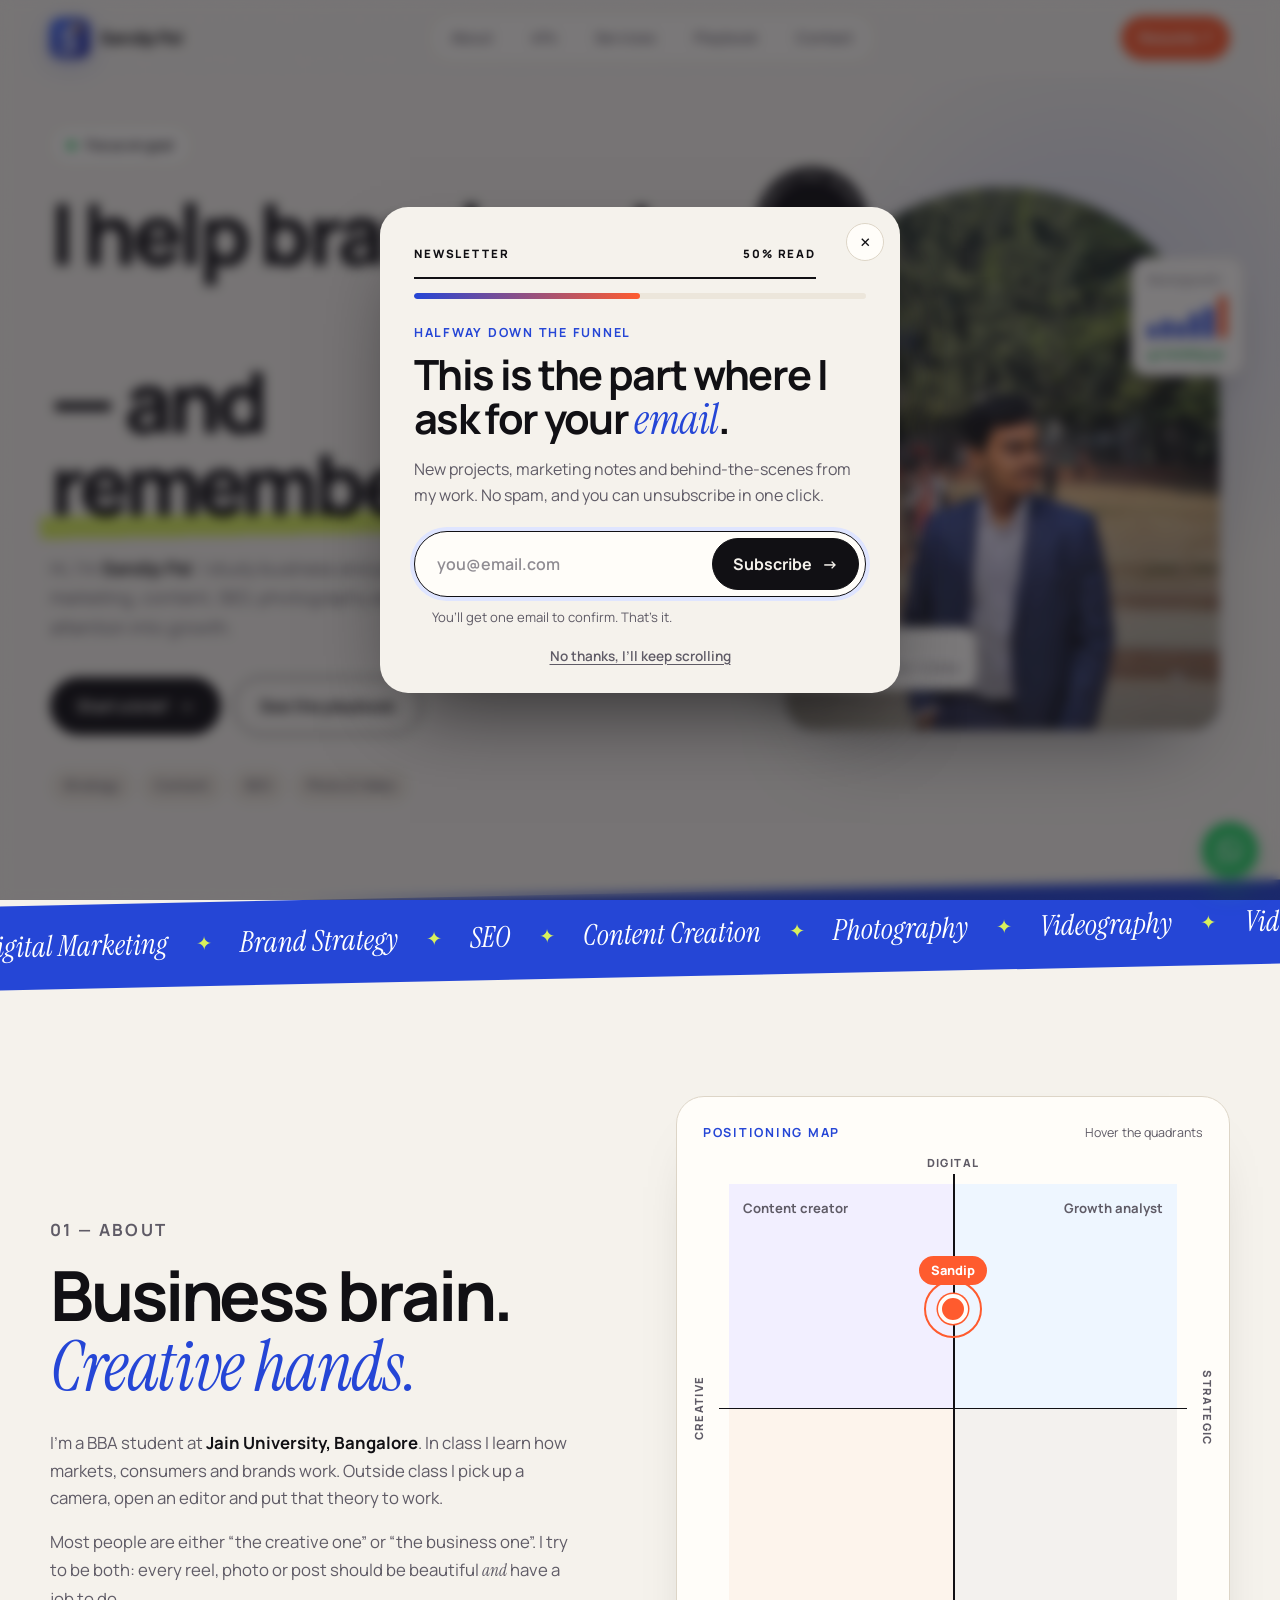
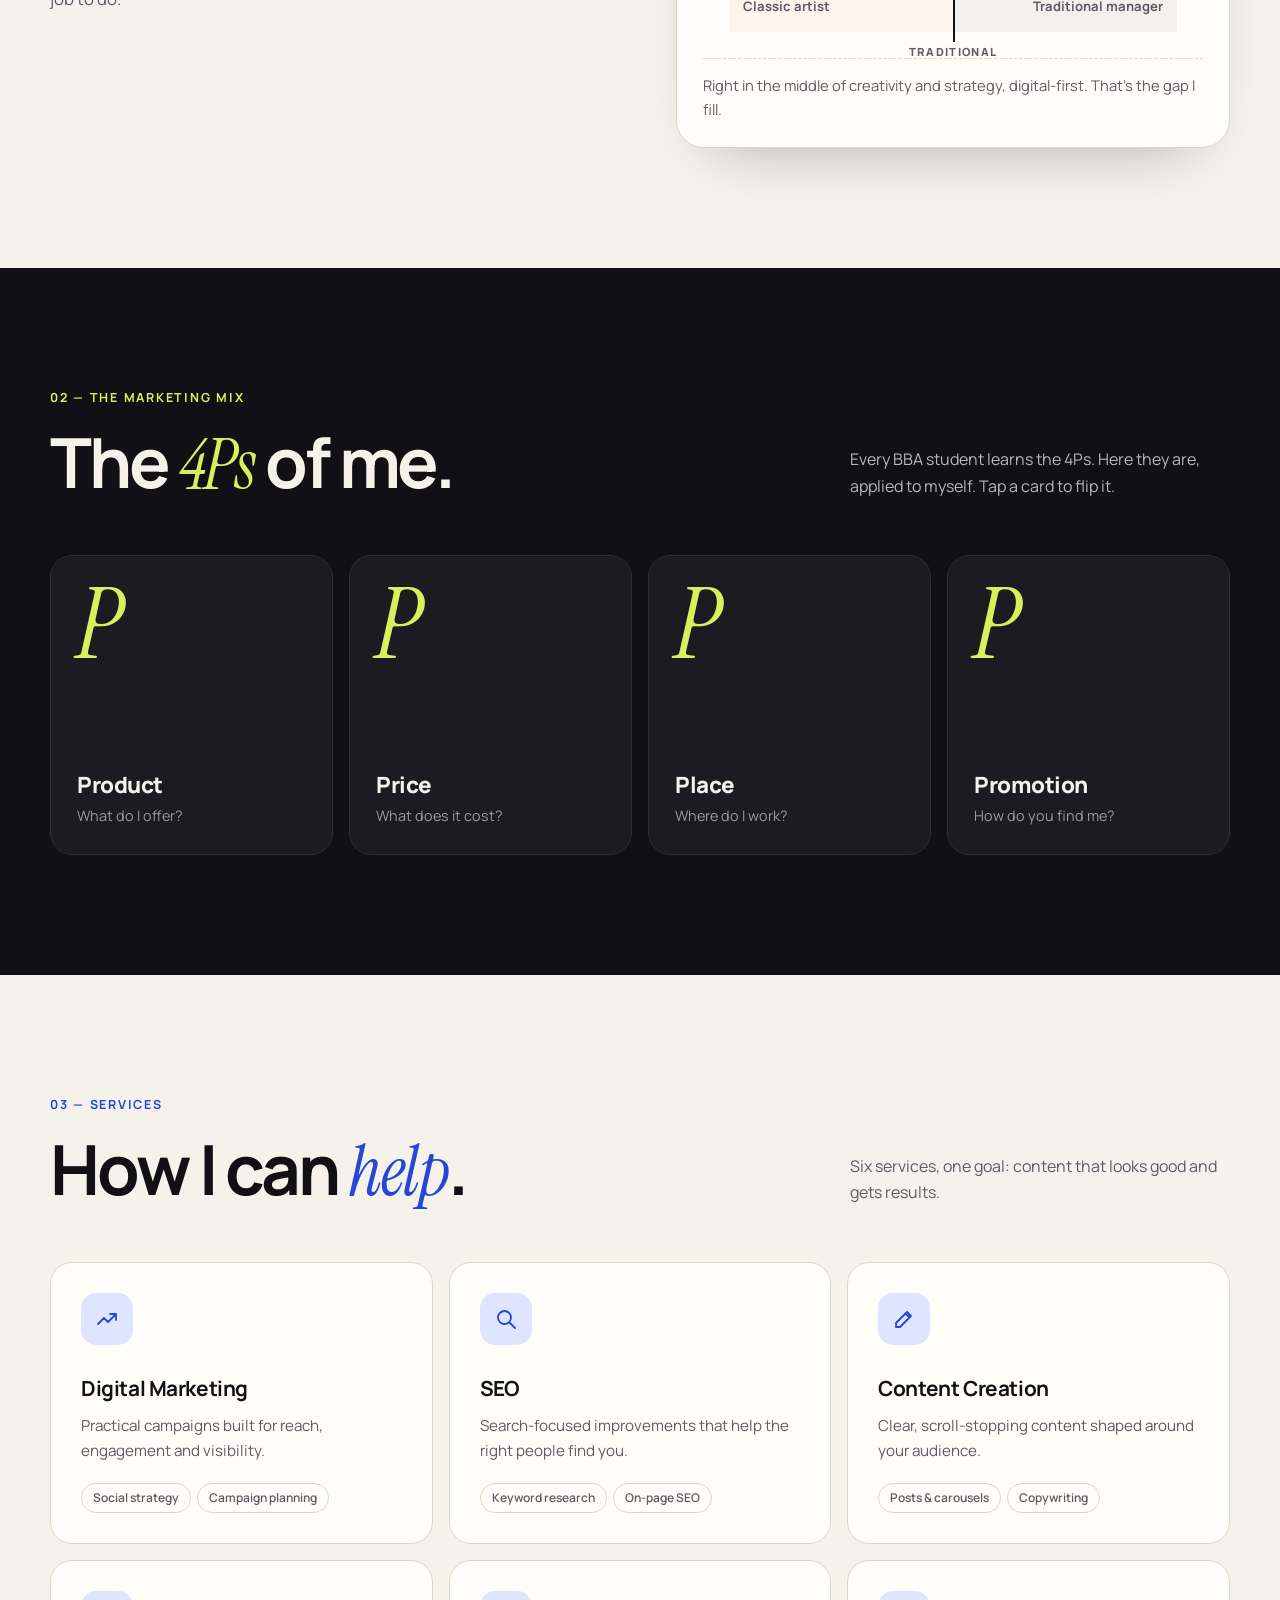
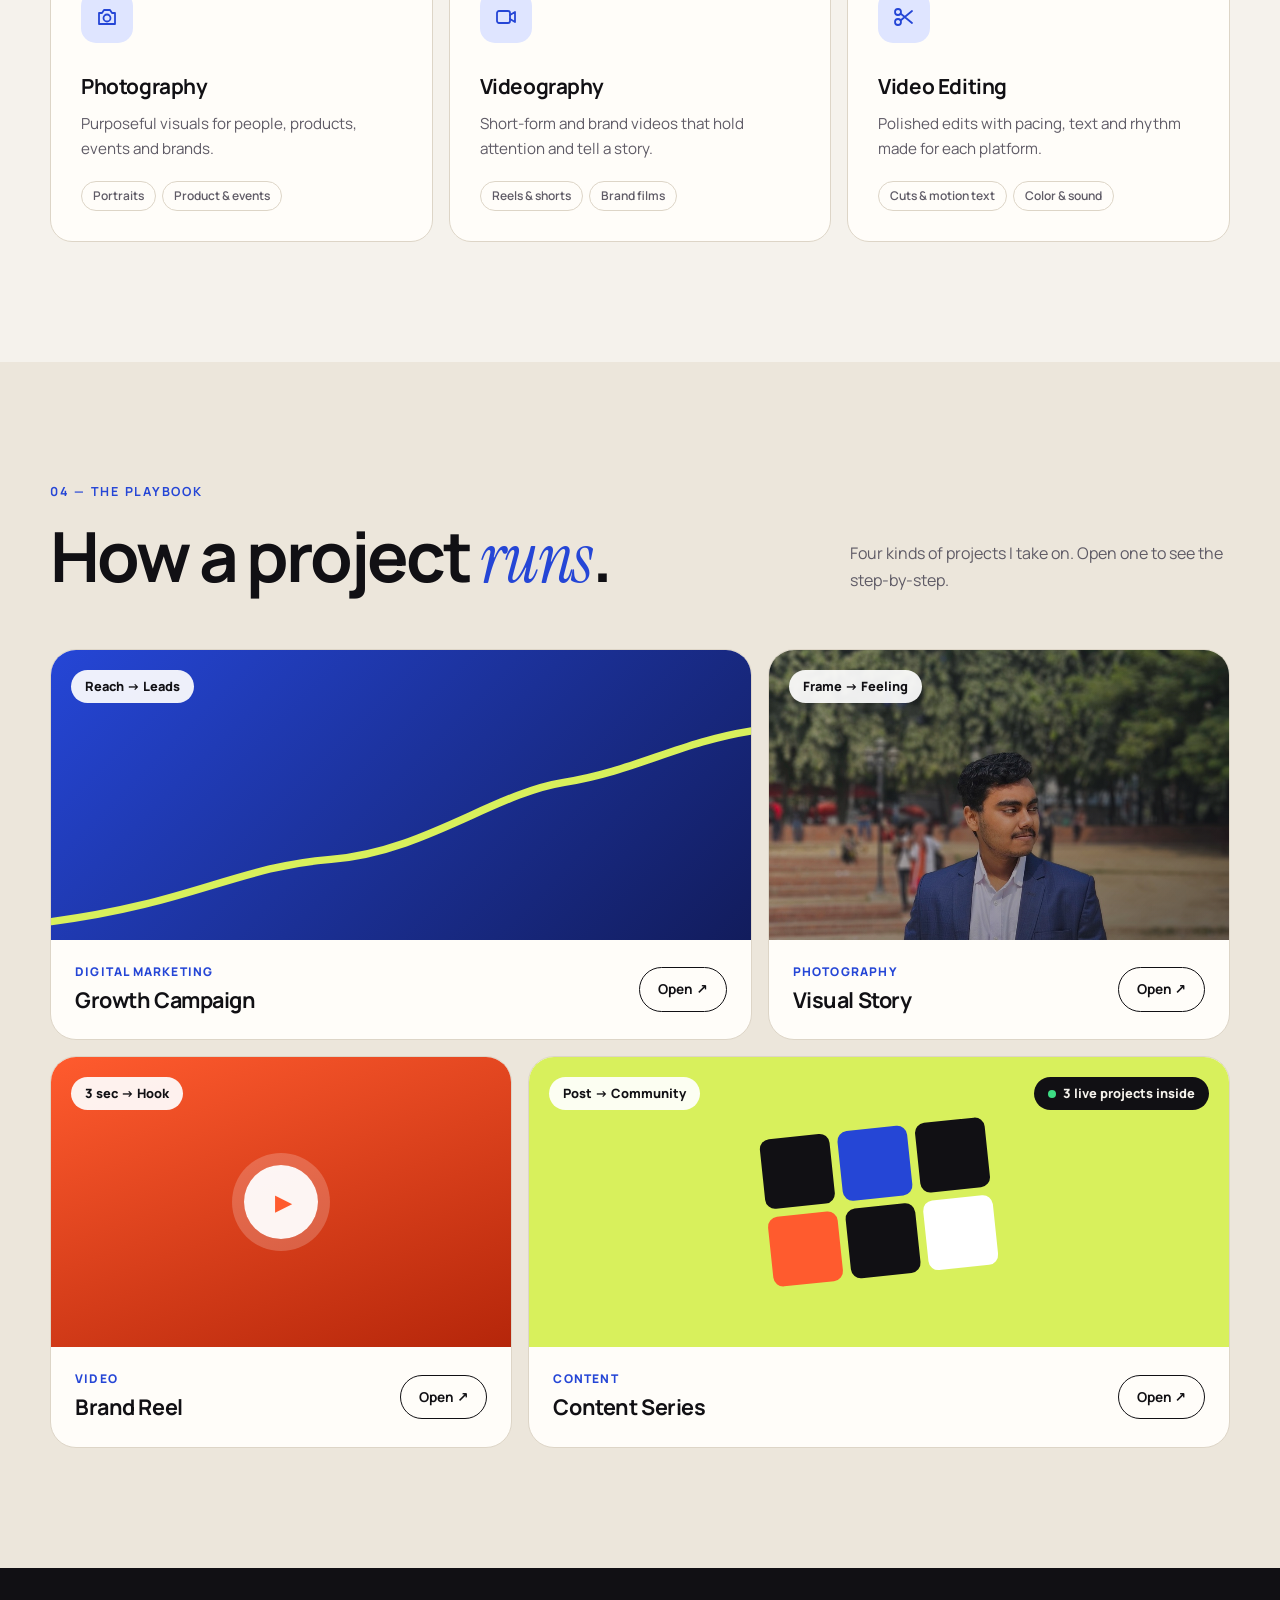
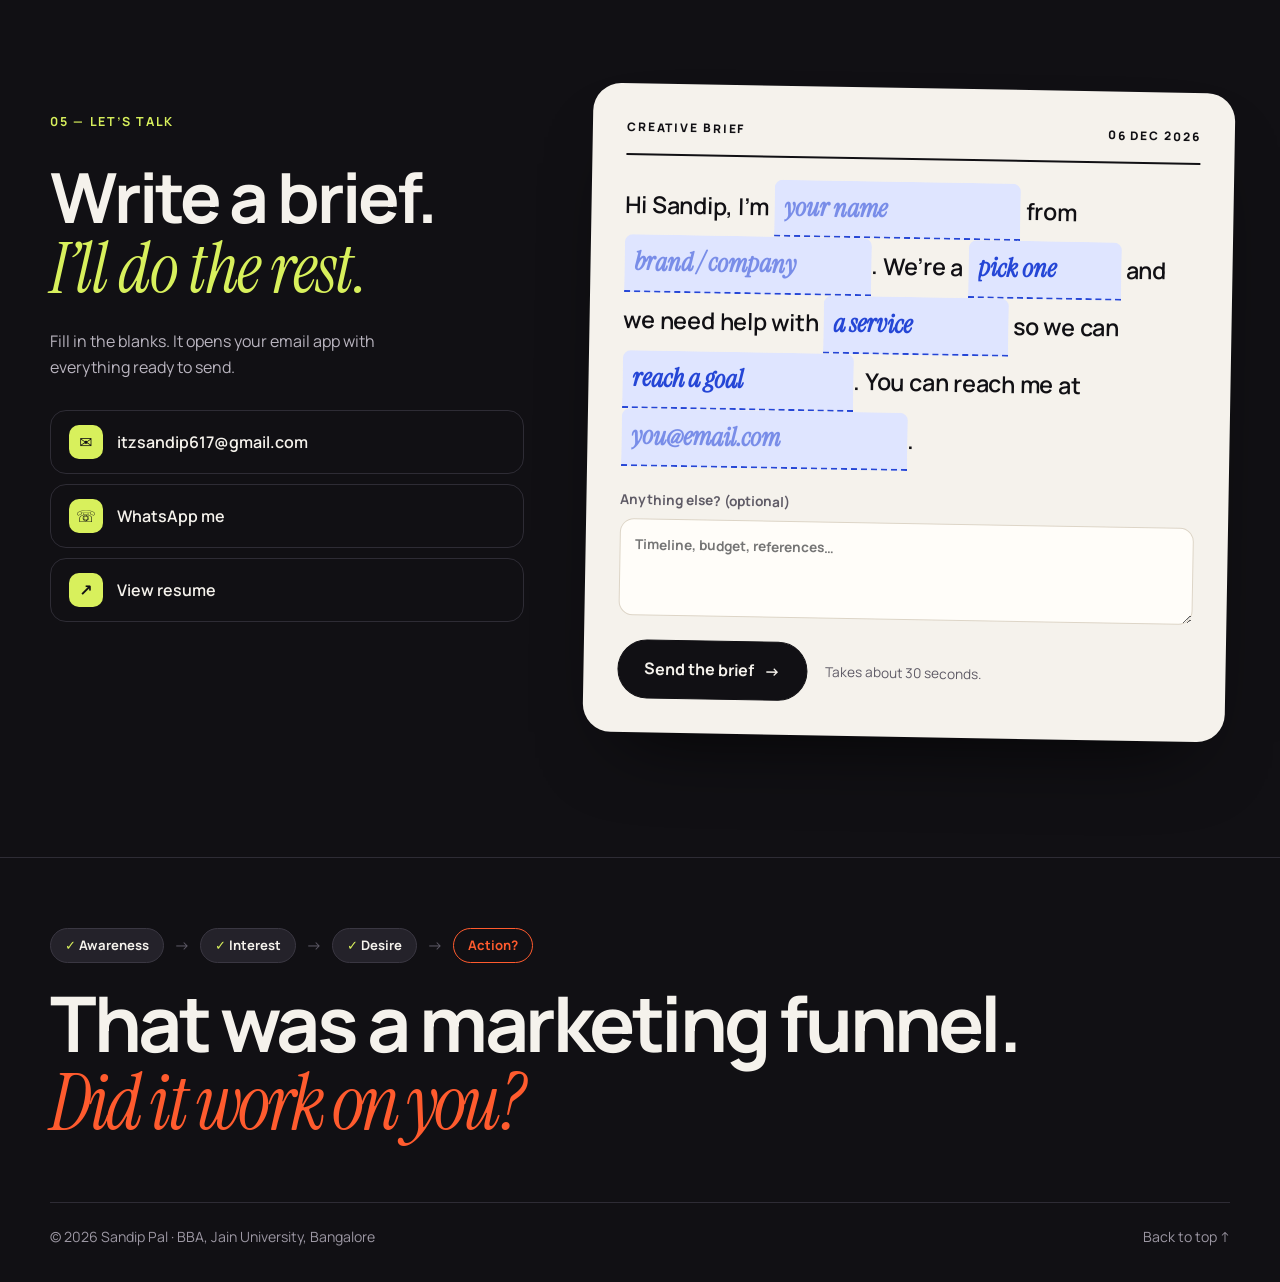
==== index.html @ f1b8d163 "Version the CSS/JS links so visitors get the new popup files right away Co-Authored-By: Claude Opus " ====
<!DOCTYPE html>
<html lang="en">

<head>
  <!-- Google tag (gtag.js) -->
  <script async src="https://www.googletagmanager.com/gtag/js?id=G-J8QLRPFXB0"></script>
  <script>
    window.dataLayer = window.dataLayer || [];
    function gtag() { dataLayer.push(arguments); }
    gtag('js', new Date());
    gtag('config', 'G-J8QLRPFXB0');
  </script>
  <meta charset="UTF-8">
  <meta name="viewport" content="width=device-width, initial-scale=1.0">
  <title>Sandip Pal
  </title>
  <meta name="description"
    content="Sandip Pal — BBA student at Jain University, Bangalore. Digital marketer and content creator blending business strategy with photography, videography, SEO and brand growth.">
  <meta name="keywords"
    content="Sandip Pal, Sandip Pal Portfolio, Sandip Pal Digital Marketing, Sandip Pal Content Creator, Sandip Pal Jain University, BBA Jain University Bangalore, Sandip Pal Videographer, Sandip Pal Photographer">
  <meta name="author" content="Sandip Pal">
  <meta name="robots" content="index, follow, max-image-preview:large">
  <meta name="theme-color" content="#f5f2ec">

  <!-- Open Graph / Social Media SEO -->
  <meta property="og:type" content="website">
  <meta property="og:site_name" content="Sandip Pal">
  <meta property="og:title" content="Sandip Pal — Marketing Mind, Creative Hands">
  <meta property="og:description"
    content="BBA student at Jain University, Bangalore. Digital marketing, content, SEO, photography and video — built to grow brands.">
  <meta property="og:image" content="https://itzsandippal.com/Sandip.jpg">
  <meta property="og:url" content="https://itzsandippal.com/">
  <meta property="og:locale" content="en_US">

  <!-- Twitter Card SEO -->
  <meta name="twitter:card" content="summary_large_image">
  <meta name="twitter:title" content="Sandip Pal — Marketing Mind, Creative Hands">
  <meta name="twitter:description"
    content="BBA student at Jain University, Bangalore. Digital marketing, content, SEO, photography and video — built to grow brands.">
  <meta name="twitter:image" content="https://itzsandippal.com/Sandip.jpg">

  <!-- Schema.org Structured Data -->
  <script type="application/ld+json">
  {
    "@context": "https://schema.org",
    "@type": "Person",
    "name": "Sandip Pal",
    "alternateName": "Sandip",
    "url": "https://itzsandippal.com/",
    "jobTitle": "Digital Marketer & Content Creator",
    "image": "https://itzsandippal.com/Sandip.jpg",
    "email": "mailto:itzsandip617@gmail.com",
    "description": "Sandip Pal is a BBA student at Jain University, Bangalore, working in digital marketing, content creation, SEO, photography and videography.",
    "alumniOf": {
      "@type": "CollegeOrUniversity",
      "name": "Jain University",
      "address": { "@type": "PostalAddress", "addressLocality": "Bangalore", "addressCountry": "IN" }
    },
    "knowsAbout": ["Digital Marketing", "SEO", "Brand Strategy", "Content Creation", "Photography", "Videography", "Video Editing", "Graphic Design"]
  }
  </script>

  <link rel="icon" type="image/svg+xml" href="logo.svg">
  <link rel="icon" type="image/png" href="logo.png">
  <link rel="apple-touch-icon" href="apple-touch-icon.png">
  <link rel="preconnect" href="https://fonts.googleapis.com">
  <link rel="preconnect" href="https://fonts.gstatic.com" crossorigin>
  <link
    href="https://fonts.googleapis.com/css2?family=Instrument+Serif:ital@0;1&family=Manrope:wght@400;500;600;700;800&display=swap"
    rel="stylesheet">
  <link rel="stylesheet" href="style.css?v=20261109">
</head>

<body>
  <div class="scroll-progress" id="scrollProgress"></div>

  <!-- ===== FUNNEL METER: the site is a live AIDA funnel ===== -->
  <aside class="funnel" id="funnel" aria-label="Marketing funnel progress">
    <p class="funnel-title">Your journey</p>
    <ol class="funnel-steps">
      <li data-stage="awareness"><span class="funnel-dot"></span><span class="funnel-label">Awareness</span></li>
      <li data-stage="interest"><span class="funnel-dot"></span><span class="funnel-label">Interest</span></li>
      <li data-stage="desire"><span class="funnel-dot"></span><span class="funnel-label">Desire</span></li>
      <li data-stage="action"><span class="funnel-dot"></span><span class="funnel-label">Action</span></li>
    </ol>
    <p class="funnel-hint" id="funnelHint">This site is a marketing funnel. You’re in it.</p>
  </aside>

  <header class="site-header" id="top">
    <nav class="nav container">
      <a class="brand" href="#home" aria-label="Sandip Pal home">
        <img class="brand-mark" src="logo.svg" alt="" width="40" height="40">
        <span class="brand-name">Sandip Pal</span>
      </a>
      <div class="nav-links" id="navLinks">
        <a href="#about">About</a>
        <a href="#marketing-mix">4Ps</a>
        <a href="#services">Services</a>
        <a href="#work">Playbook</a>
        <a href="#contact">Contact</a>
      </div>
      <div class="nav-actions">
        <a class="nav-resume-btn"
          href="https://drive.google.com/file/d/1Qk2pTwz7YxaBRVpa8wJCCOfTdFUlVDJF/view?usp=sharing" target="_blank"
          rel="noopener">Resume <span aria-hidden="true">↗</span></a>
        <button class="menu-toggle" id="menuToggle" aria-label="Toggle navigation" aria-expanded="false">
          <span></span><span></span>
        </button>
      </div>
    </nav>
  </header>

  <main>
    <!-- ================= AWARENESS ================= -->
    <section class="hero" id="home" data-stage="awareness">
      <div class="container hero-grid">
        <div class="hero-copy">
          <p class="pill reveal"><span class="live-dot"></span> Focus on goal </p>
          <h1 class="reveal">
            I help brands get
            <span class="rotator" aria-live="polite"><em id="rotatorWord">noticed</em></span>
            <span class="h1-line">— and <span class="scribble">remembered.</span></span>
          </h1>
          <p class="hero-text reveal">
            Hi, I’m <strong>Sandip Pal</strong>. I study business and practise creativity —
            digital marketing, content, SEO, photography and video that turn attention into growth.
          </p>
          <div class="hero-actions reveal">
            <a class="btn btn-primary" href="#contact">Start a brief <span aria-hidden="true">→</span></a>
            <a class="btn btn-ghost" href="#work">See the playbook</a>
          </div>
          <ul class="hero-tags reveal" aria-label="Focus areas">
            <li>Strategy</li>
            <li>Content</li>
            <li>SEO</li>
            <li>Photo &amp; Video</li>
          </ul>
        </div>

        <div class="hero-visual reveal">
          <div class="photo-frame" id="photoFrame">
            <img src="Sandip-web.jpg" alt="Sandip Pal in a blue blazer" width="1050" height="1400" fetchpriority="high">
          </div>

          <div class="float-card card-status">
            <span class="live-dot"></span>
            <div><strong>Open to work</strong><small>Internships · Freelance · Collabs</small></div>
          </div>

          <div class="float-card card-chart" aria-hidden="true">
            <small>Brand growth</small>
            <div class="mini-bars"><i></i><i></i><i></i><i></i><i></i><i></i></div>
            <span class="trend">▲ trending up</span>
          </div>

          <div class="float-card card-badge" aria-hidden="true">
            <svg viewBox="0 0 120 120" class="spin-text">
              <defs>
                <path id="circlePath" d="M60,60 m-46,0 a46,46 0 1,1 92,0 a46,46 0 1,1 -92,0" />
              </defs>
              <text>
                <textPath href="#circlePath">MARKETING MIND · CREATIVE HANDS · </textPath>
              </text>
            </svg>
            <span class="badge-center">✦</span>
          </div>
        </div>
      </div>
    </section>

    <div class="ticker" aria-hidden="true">
      <div class="ticker-track">
        <span>Digital Marketing</span><b>✦</b><span>Brand Strategy</span><b>✦</b><span>SEO</span><b>✦</b>
        <span>Content Creation</span><b>✦</b><span>Photography</span><b>✦</b><span>Videography</span><b>✦</b>
        <span>Video Editing</span><b>✦</b><span>Graphic Design</span><b>✦</b>
        <span>Digital Marketing</span><b>✦</b><span>Brand Strategy</span><b>✦</b><span>SEO</span><b>✦</b>
        <span>Content Creation</span><b>✦</b><span>Photography</span><b>✦</b><span>Videography</span><b>✦</b>
        <span>Video Editing</span><b>✦</b><span>Graphic Design</span><b>✦</b>
      </div>
    </div>

    <!-- ================= INTEREST ================= -->
    <section class="section" id="about" data-stage="interest">
      <div class="container about-grid">
        <div class="about-copy">
          <p class="eyebrow reveal">01 — About</p>
          <h2 class="reveal">Business brain.<br><em>Creative hands.</em></h2>
          <p class="reveal">
            I’m a BBA student at <strong>Jain University, Bangalore</strong>. In class I learn how markets,
            consumers and brands work. Outside class I pick up a camera, open an editor and put that theory
            to work.
          </p>
          <p class="reveal">
            Most people are either “the creative one” or “the business one”. I try to be both: every reel,
            photo or post should be beautiful <em>and</em> have a job to do.
          </p>
        </div>

        <div class="position-map reveal" aria-label="Brand positioning map">
          <div class="map-head">
            <p class="eyebrow">Positioning map</p>
            <small>Hover the quadrants</small>
          </div>
          <div class="map">
            <span class="axis axis-top">Digital</span>
            <span class="axis axis-bottom">Traditional</span>
            <span class="axis axis-left">Creative</span>
            <span class="axis axis-right">Strategic</span>
            <div class="quad q1" data-note="Makes things look great, but can lose sight of the numbers."><span>Content
                creator</span></div>
            <div class="quad q2" data-note="Reads dashboards well, but the creative often feels flat."><span>Growth
                analyst</span></div>
            <div class="quad q3" data-note="Strong craft, mostly offline and print."><span>Classic artist</span></div>
            <div class="quad q4" data-note="Knows the textbook, less at home on the feed."><span>Traditional
                manager</span></div>
            <div class="me-dot" tabindex="0"
              data-note="Right in the middle of creativity and strategy, digital-first. That’s the gap I fill.">
              <span class="me-pulse"></span><span class="me-label">Sandip</span>
            </div>
          </div>
          <p class="map-note" id="mapNote">Right in the middle of creativity and strategy, digital-first. That’s the gap
            I fill.</p>
        </div>
      </div>
    </section>

    <section class="section section-ink" id="marketing-mix" data-stage="interest">
      <div class="container">
        <div class="section-head reveal">
          <div>
            <p class="eyebrow">02 — The marketing mix</p>
            <h2>The <em>4Ps</em> of me.</h2>
          </div>
          <p>Every BBA student learns the 4Ps. Here they are, applied to myself. Tap a card to flip it.</p>
        </div>

        <div class="mix-grid">
          <button class="mix-card reveal" type="button" aria-pressed="false">
            <span class="mix-inner">
              <span class="mix-front"><span class="mix-letter">P</span><span class="mix-name">Product</span><span
                  class="mix-q">What do I offer?</span></span>
              <span class="mix-back"><span class="mix-name">Product</span>Content that has a job to do: campaigns,
                reels, photos, edits and search-friendly copy.</span>
            </span>
          </button>
          <button class="mix-card reveal" type="button" aria-pressed="false">
            <span class="mix-inner">
              <span class="mix-front"><span class="mix-letter">P</span><span class="mix-name">Price</span><span
                  class="mix-q">What does it cost?</span></span>
              <span class="mix-back"><span class="mix-name">Price</span>Flexible and value-first. Internships, freelance
                work or collaborations. Let’s find what fits.</span>
            </span>
          </button>
          <button class="mix-card reveal" type="button" aria-pressed="false">
            <span class="mix-inner">
              <span class="mix-front"><span class="mix-letter">P</span><span class="mix-name">Place</span><span
                  class="mix-q">Where do I work?</span></span>
              <span class="mix-back"><span class="mix-name">Place</span>Based in Bangalore and on location for shoots.
                Remote for strategy, editing and content.</span>
            </span>
          </button>
          <button class="mix-card reveal" type="button" aria-pressed="false">
            <span class="mix-inner">
              <span class="mix-front"><span class="mix-letter">P</span><span class="mix-name">Promotion</span><span
                  class="mix-q">How do you find me?</span></span>
              <span class="mix-back"><span class="mix-name">Promotion</span>You’re looking at it. This website is the
                campaign, and you’re already halfway through the funnel.</span>
            </span>
          </button>
        </div>
      </div>
    </section>

    <!-- ================= DESIRE ================= -->
    <section class="section" id="services" data-stage="desire">
      <div class="container">
        <div class="section-head reveal">
          <div>
            <p class="eyebrow">03 — Services</p>
            <h2>How I can <em>help</em>.</h2>
          </div>
          <p>Six services, one goal: content that looks good and gets results.</p>
        </div>

        <div class="service-grid">
          <article class="service-card reveal">
            <span class="service-icon" aria-hidden="true">
              <svg viewBox="0 0 24 24">
                <path d="M3 17l6-6 4 4 8-8M15 7h6v6" />
              </svg>
            </span>
            <h3>Digital Marketing</h3>
            <p>Practical campaigns built for reach, engagement and visibility.</p>
            <ul>
              <li>Social strategy</li>
              <li>Campaign planning</li>
            </ul>
          </article>
          <article class="service-card reveal">
            <span class="service-icon" aria-hidden="true">
              <svg viewBox="0 0 24 24">
                <circle cx="10.5" cy="10.5" r="6.5" />
                <path d="M15.5 15.5L21 21" />
              </svg>
            </span>
            <h3>SEO</h3>
            <p>Search-focused improvements that help the right people find you.</p>
            <ul>
              <li>Keyword research</li>
              <li>On-page SEO</li>
            </ul>
          </article>
          <article class="service-card reveal">
            <span class="service-icon" aria-hidden="true">
              <svg viewBox="0 0 24 24">
                <path d="M4 20h4L19 9l-4-4L4 16v4zM13.5 6.5l4 4" />
              </svg>
            </span>
            <h3>Content Creation</h3>
            <p>Clear, scroll-stopping content shaped around your audience.</p>
            <ul>
              <li>Posts &amp; carousels</li>
              <li>Copywriting</li>
            </ul>
          </article>
          <article class="service-card reveal">
            <span class="service-icon" aria-hidden="true">
              <svg viewBox="0 0 24 24">
                <path d="M4 8h3l2-3h6l2 3h3v11H4z" />
                <circle cx="12" cy="13" r="3.5" />
              </svg>
            </span>
            <h3>Photography</h3>
            <p>Purposeful visuals for people, products, events and brands.</p>
            <ul>
              <li>Portraits</li>
              <li>Product &amp; events</li>
            </ul>
          </article>
          <article class="service-card reveal">
            <span class="service-icon" aria-hidden="true">
              <svg viewBox="0 0 24 24">
                <rect x="3" y="6" width="13" height="12" rx="2" />
                <path d="M16 10l5-3v10l-5-3" />
              </svg>
            </span>
            <h3>Videography</h3>
            <p>Short-form and brand videos that hold attention and tell a story.</p>
            <ul>
              <li>Reels &amp; shorts</li>
              <li>Brand films</li>
            </ul>
          </article>
          <article class="service-card reveal">
            <span class="service-icon" aria-hidden="true">
              <svg viewBox="0 0 24 24">
                <circle cx="6" cy="7" r="3" />
                <circle cx="6" cy="17" r="3" />
                <path d="M8.5 8.5L20 18M8.5 15.5L20 6" />
              </svg>
            </span>
            <h3>Video Editing</h3>
            <p>Polished edits with pacing, text and rhythm made for each platform.</p>
            <ul>
              <li>Cuts &amp; motion text</li>
              <li>Color &amp; sound</li>
            </ul>
          </article>
        </div>
      </div>
    </section>

    <section class="section section-soft" id="work" data-stage="desire">
      <div class="container">
        <div class="section-head reveal">
          <div>
            <p class="eyebrow">04 — The playbook</p>
            <h2>How a project <em>runs</em>.</h2>
          </div>
          <p>Four kinds of projects I take on. Open one to see the step-by-step.</p>
        </div>

        <div class="work-grid">
          <article class="project-card project-large reveal" data-project="growth">
            <div class="project-thumb thumb-a">
              <span class="thumb-kpi">Reach → Leads</span>
              <svg class="thumb-graph" viewBox="0 0 300 120" preserveAspectRatio="none" aria-hidden="true">
                <path d="M0 110 C60 100 80 80 120 76 S190 40 220 34 S270 12 300 6" />
              </svg>
            </div>
            <div class="project-info">
              <div>
                <p class="project-type">Digital Marketing</p>
                <h3>Growth Campaign</h3>
              </div>
              <button class="project-open" type="button">Open <span aria-hidden="true">↗</span></button>
            </div>
          </article>
          <article class="project-card reveal" data-project="visual">
            <div class="project-thumb thumb-b"><span class="thumb-kpi">Frame → Feeling</span></div>
            <div class="project-info">
              <div>
                <p class="project-type">Photography</p>
                <h3>Visual Story</h3>
              </div>
              <button class="project-open" type="button">Open <span aria-hidden="true">↗</span></button>
            </div>
          </article>
          <article class="project-card reveal" data-project="reel">
            <div class="project-thumb thumb-c"><span class="thumb-kpi">3 sec → Hook</span><span class="play"
                aria-hidden="true">▶</span></div>
            <div class="project-info">
              <div>
                <p class="project-type">Video</p>
                <h3>Brand Reel</h3>
              </div>
              <button class="project-open" type="button">Open <span aria-hidden="true">↗</span></button>
            </div>
          </article>
          <article class="project-card project-large reveal" data-project="series">
            <div class="project-thumb thumb-d">
              <span class="thumb-kpi">Post → Community</span>
              <span class="thumb-live">3 live projects inside</span>
              <div class="thumb-grid" aria-hidden="true"><i></i><i></i><i></i><i></i><i></i><i></i></div>
            </div>
            <div class="project-info">
              <div>
                <p class="project-type">Content</p>
                <h3>Content Series</h3>
              </div>
              <button class="project-open" type="button">Open <span aria-hidden="true">↗</span></button>
            </div>
          </article>
        </div>
      </div>
    </section>

    <!-- ================= ACTION ================= -->
    <section class="section contact" id="contact" data-stage="action">
      <div class="container contact-grid">
        <div class="contact-side reveal">
          <p class="eyebrow">05 — Let’s talk</p>
          <h2>Write a brief.<br><em>I’ll do the rest.</em></h2>
          <p>Fill in the blanks. It opens your email app with everything ready to send.</p>
          <div class="contact-links">
            <a href="mailto:itzsandip617@gmail.com"><span class="cl-icon">✉</span> itzsandip617@gmail.com</a>
            <a href="https://wa.me/917022232721" target="_blank" rel="noopener"><span class="cl-icon">☏</span> WhatsApp
              me</a>
            <a href="https://drive.google.com/file/d/1Qk2pTwz7YxaBRVpa8wJCCOfTdFUlVDJF/view?usp=sharing" target="_blank"
              rel="noopener"><span class="cl-icon">↗</span> View resume</a>
          </div>
        </div>

        <form class="brief reveal" id="contactForm" action="#" method="post">
          <div class="brief-head">
            <span>CREATIVE BRIEF</span>
            <span id="briefDate"></span>
          </div>
          <p class="brief-text">
            Hi Sandip, I’m
            <input type="text" name="name" placeholder="your name" aria-label="Your name" required>
            from
            <input type="text" name="company" placeholder="brand / company" aria-label="Brand or company">.
            We’re a
            <select name="type" aria-label="What kind of team you are" required>
              <option value="" selected disabled>pick one</option>
              <option>startup</option>
              <option>small business</option>
              <option>creator</option>
              <option>college club</option>
              <option>brand</option>
            </select>
            and we need help with
            <select name="service" aria-label="Service needed" required>
              <option value="" selected disabled>a service</option>
              <option>Digital Marketing</option>
              <option>SEO</option>
              <option>Content Creation</option>
              <option>Photography</option>
              <option>Videography</option>
              <option>Video Editing</option>
            </select>
            so we can
            <select name="goal" aria-label="Your goal" required>
              <option value="" selected disabled>reach a goal</option>
              <option>grow our audience</option>
              <option>launch something new</option>
              <option>look more professional</option>
              <option>sell more</option>
              <option>tell our story</option>
            </select>.
            You can reach me at
            <input type="email" name="email" placeholder="you@email.com" aria-label="Your email" required>.
          </p>
          <label class="brief-extra">
            <span>Anything else? (optional)</span>
            <textarea name="message" rows="3" placeholder="Timeline, budget, references…"></textarea>
          </label>
          <div class="brief-foot">
            <button class="btn btn-primary" type="submit">Send the brief <span aria-hidden="true">→</span></button>
            <p class="form-note" id="formNote">Takes about 30 seconds.</p>
          </div>
        </form>
      </div>
    </section>
  </main>

  <footer class="site-footer">
    <div class="container">
      <div class="footer-funnel">
        <span class="ff-step done">Awareness</span><span class="ff-arrow">→</span>
        <span class="ff-step done">Interest</span><span class="ff-arrow">→</span>
        <span class="ff-step done">Desire</span><span class="ff-arrow">→</span>
        <span class="ff-step" id="ffAction">Action?</span>
      </div>
      <p class="footer-big">That was a marketing funnel.<br><em>Did it work on you?</em></p>
      <div class="footer-inner">
        <p>© <span id="year"></span> Sandip Pal · BBA, Jain University, Bangalore</p>
        <a href="#top">Back to top ↑</a>
      </div>
    </div>
  </footer>

  <a class="whatsapp-float" href="https://wa.me/917022232721" target="_blank" rel="noopener"
    aria-label="Chat on WhatsApp">
    <svg xmlns="http://www.w3.org/2000/svg" width="26" height="26" viewBox="0 0 24 24" fill="currentColor">
      <path
        d="M.057 24l1.687-6.163c-1.041-1.804-1.588-3.849-1.587-5.946.003-6.556 5.338-11.891 11.893-11.891 3.181.001 6.167 1.24 8.413 3.488 2.245 2.248 3.481 5.236 3.48 8.414-.003 6.557-5.338 11.892-11.893 11.892-1.99-.001-3.951-.5-5.688-1.448l-6.305 1.654zm6.597-3.807c1.676.995 3.276 1.591 5.392 1.592 5.448 0 9.886-4.434 9.889-9.885.002-5.462-4.415-9.89-9.881-9.892-5.452 0-9.887 4.434-9.889 9.884-.001 2.225.651 3.891 1.746 5.634l-.999 3.648 3.742-.981zm11.387-5.464c-.074-.124-.272-.198-.57-.347-.297-.149-1.758-.868-2.031-.967-.272-.099-.47-.149-.669.149-.198.297-.768.967-.941 1.165-.173.198-.347.223-.644.074-.297-.149-1.255-.462-2.39-1.475-.883-.788-1.48-1.761-1.653-2.059-.173-.297-.018-.458.13-.606.134-.133.297-.347.446-.521.151-.172.2-.296.3-.495.099-.198.05-.372-.025-.521-.075-.148-.669-1.611-.916-2.206-.242-.579-.487-.501-.669-.51l-.57-.01c-.198 0-.52.074-.792.372s-1.04 1.016-1.04 2.479 1.065 2.876 1.213 3.074c.149.198 2.095 3.2 5.076 4.487.709.306 1.263.489 1.694.626.712.226 1.36.194 1.872.118.571-.085 1.758-.719 2.006-1.413.248-.695.248-1.29.173-1.414z" />
    </svg>
  </a>

  <div class="modal" id="projectModal" aria-hidden="true">
    <div class="modal-backdrop" data-close="true"></div>
    <div class="modal-content" role="dialog" aria-modal="true" aria-labelledby="modalTitle">
      <button class="modal-close" id="modalClose" aria-label="Close">×</button>
      <p class="eyebrow" id="modalType">Playbook</p>
      <h2 id="modalTitle">Project</h2>
      <p id="modalText"></p>
      <!-- Real projects for this playbook (filled from script.js) -->
      <div class="modal-work" id="modalWork" hidden></div>
      <ol class="modal-steps" id="modalSteps"></ol>
      <a class="btn btn-primary" href="#contact" id="modalContact">Start a project like this →</a>
    </div>
  </div>

  <!-- ===== Newsletter popup: opens once when the visitor reaches 50% of the page ===== -->
  <div class="nl-pop" id="nlPop" aria-hidden="true">
    <div class="nl-backdrop" data-nl-close></div>
    <div class="nl-card" role="dialog" aria-modal="true" aria-labelledby="nlTitle" aria-describedby="nlText">
      <button class="nl-close" type="button" data-nl-close aria-label="Close">×</button>
      <div class="nl-head"><span>NEWSLETTER</span><span>50% READ</span></div>
      <div class="nl-meter" aria-hidden="true"><i></i></div>

      <div class="nl-body">
        <p class="eyebrow">Halfway down the funnel</p>
        <h2 id="nlTitle">This is the part where I ask for your <em>email</em>.</h2>
        <p class="nl-text" id="nlText">New projects, marketing notes and behind-the-scenes from my work. No spam, and you can
          unsubscribe in one click.</p>
        <!-- Posts to the MailerLite form "Website popup (50% scroll)" → group "Website newsletter" -->
        <form class="nl-form" id="nlForm"
          action="https://assets.mailerlite.com/jsonp/2780838/forms/203667046511150673/subscribe" method="post" novalidate>
          <label class="nl-field">
            <span class="sr-only">Email address</span>
            <input type="email" name="fields[email]" placeholder="you@email.com" autocomplete="email" required>
          </label>
          <input type="hidden" name="ml-submit" value="1">
          <input type="hidden" name="anticsrf" value="true">
          <button class="btn btn-primary" type="submit">Subscribe <span aria-hidden="true">→</span></button>
        </form>
        <p class="nl-note" id="nlNote" role="status" aria-live="polite">You’ll get one email to confirm. That’s it.</p>
        <button class="nl-skip" type="button" data-nl-close>No thanks, I’ll keep scrolling</button>
      </div>

      <div class="nl-done" id="nlDone" hidden>
        <span class="nl-done-badge" aria-hidden="true">✓</span>
        <h2>You’re in. <em>Almost.</em></h2>
        <p>Check your inbox for a confirmation email and tap the link. Then you’re on the list.</p>
        <button class="btn btn-primary" type="button" data-nl-close>Back to the site <span aria-hidden="true">→</span></button>
      </div>
    </div>
  </div>

  <script src="script.js?v=20261109"></script>
</body>

</html>
---- style.css ----
/* =========================================================
   Sandip Pal — "The Funnel" portfolio
   Editorial business look: warm paper, ink, blazer blue, signal orange
   ========================================================= */
:root {
  --paper: #f5f2ec;
  --paper-2: #ece6db;
  --card: #fffdf9;
  --ink: #111014;
  --ink-2: #1c1b21;
  --muted: #5f5b66;
  --line: #ddd5c7;
  --blue: #2546d6;
  --blue-soft: #dfe5ff;
  --orange: #ff5b2e;
  --lime: #d8f05c;
  --radius: 22px;
  --container: 1180px;
  --serif: "Instrument Serif", Georgia, serif;
  --sans: "Manrope", system-ui, -apple-system, "Segoe UI", sans-serif;
  --ease: cubic-bezier(.2, .8, .2, 1);
}

* { box-sizing: border-box; margin: 0; padding: 0; }

/* `clip` (not `hidden`) stops wide decorations like the ticker from widening the page on phones,
   without turning html/body into scroll containers (which would break the sticky header) */
html { scroll-behavior: smooth; overflow-x: clip; }

body {
  font-family: var(--sans);
  background: var(--paper);
  color: var(--ink);
  line-height: 1.65;
  -webkit-font-smoothing: antialiased;
  overflow-x: hidden; /* fallback for browsers without `clip` */
  overflow-x: clip;
}

/* faint paper grain */
body::before {
  content: "";
  position: fixed;
  inset: 0;
  pointer-events: none;
  z-index: 2000;
  opacity: .05;
  background-image: url("data:image/svg+xml,%3Csvg xmlns='http://www.w3.org/2000/svg' width='160' height='160'%3E%3Cfilter id='n'%3E%3CfeTurbulence type='fractalNoise' baseFrequency='.9' numOctaves='2' stitchTiles='stitch'/%3E%3C/filter%3E%3Crect width='100%25' height='100%25' filter='url(%23n)'/%3E%3C/svg%3E");
}

a { color: inherit; text-decoration: none; }
button, input, textarea, select { font: inherit; color: inherit; }
img { display: block; max-width: 100%; }
em { font-family: var(--serif); font-style: italic; font-weight: 400; }

::selection { background: var(--lime); color: var(--ink); }

.container { width: min(calc(100% - 40px), var(--container)); margin: 0 auto; }

.section { padding: 120px 0; }
.section-soft { background: var(--paper-2); }
.section-ink { background: var(--ink); color: var(--paper); }

.eyebrow {
  font-size: .78rem;
  font-weight: 700;
  letter-spacing: .14em;
  text-transform: uppercase;
  color: var(--blue);
  margin-bottom: 18px;
}
.section-ink .eyebrow { color: var(--lime); }

h2 {
  font-size: clamp(2.5rem, 5.4vw, 4.6rem);
  line-height: 1;
  letter-spacing: -.045em;
  font-weight: 700;
}
h2 em { letter-spacing: -.02em; color: var(--blue); }
.section-ink h2 em { color: var(--lime); }

.section-head {
  display: flex;
  justify-content: space-between;
  align-items: flex-end;
  gap: 40px;
  margin-bottom: 56px;
}
.section-head > p { max-width: 380px; color: var(--muted); }
.section-ink .section-head > p { color: #b9b4bf; }

/* ---------- progress + header ---------- */
.scroll-progress {
  position: fixed;
  left: 0; top: 0;
  height: 3px; width: 0;
  background: linear-gradient(90deg, var(--blue), var(--orange));
  z-index: 1001;
}

.site-header {
  position: sticky;
  top: 0;
  z-index: 1000;
  background: color-mix(in srgb, var(--paper) 82%, transparent);
  backdrop-filter: blur(14px);
  -webkit-backdrop-filter: blur(14px);
  border-bottom: 1px solid transparent;
  transition: border-color .3s;
}
.site-header.scrolled { border-bottom-color: var(--line); }

.nav { height: 76px; display: flex; align-items: center; justify-content: space-between; gap: 20px; }

.brand { display: flex; align-items: center; gap: 10px; font-weight: 800; letter-spacing: -.02em; }
.brand-mark {
  width: 40px; height: 40px;
  flex: none;
  filter: drop-shadow(0 6px 12px rgba(37, 70, 214, .28));
  transition: transform .4s var(--ease);
}
.brand:hover .brand-mark { transform: rotate(-8deg) scale(1.05); }
.brand-name { font-size: 1.05rem; }

.nav-links {
  display: flex; gap: 6px;
  padding: 6px;
  border: 1px solid var(--line);
  border-radius: 999px;
  background: color-mix(in srgb, var(--card) 70%, transparent);
}
.nav-links a {
  padding: 7px 16px;
  border-radius: 999px;
  font-size: .9rem;
  font-weight: 600;
  color: var(--muted);
  transition: background .25s, color .25s;
}
.nav-links a:hover, .nav-links a.active { background: var(--ink); color: var(--paper); }

.nav-actions { display: flex; align-items: center; gap: 10px; }
.nav-resume-btn {
  padding: 10px 18px;
  border-radius: 999px;
  background: var(--orange);
  color: #fff;
  font-weight: 700;
  font-size: .9rem;
  white-space: nowrap;
  transition: transform .25s var(--ease), box-shadow .25s;
}
.nav-resume-btn:hover { transform: translateY(-2px); box-shadow: 0 10px 24px -8px var(--orange); }

.menu-toggle { display: none; width: 44px; height: 44px; border: 1px solid var(--line); border-radius: 50%; background: var(--card); cursor: pointer; }
.menu-toggle span { display: block; width: 18px; height: 2px; margin: 4px auto; background: var(--ink); transition: transform .3s; }
.menu-toggle[aria-expanded="true"] span:first-child { transform: translateY(3px) rotate(45deg); }
.menu-toggle[aria-expanded="true"] span:last-child { transform: translateY(-3px) rotate(-45deg); }

/* ---------- buttons ---------- */
.btn {
  display: inline-flex; align-items: center; gap: 10px;
  padding: 15px 26px;
  border-radius: 999px;
  border: 1.5px solid var(--ink);
  font-weight: 700;
  cursor: pointer;
  transition: transform .25s var(--ease), background .25s, color .25s, box-shadow .25s;
}
.btn-primary { background: var(--ink); color: var(--paper); }
.btn-primary:hover { background: var(--blue); border-color: var(--blue); transform: translateY(-3px); box-shadow: 0 14px 30px -12px var(--blue); }
.btn-ghost { background: transparent; }
.btn-ghost:hover { background: var(--ink); color: var(--paper); transform: translateY(-3px); }

/* ---------- funnel meter (signature element) ---------- */
.funnel {
  position: fixed;
  left: 22px;
  top: 50%;
  transform: translateY(-50%);
  z-index: 900;
  width: 150px;
  padding: 16px 14px;
  border-radius: 18px;
  background: color-mix(in srgb, var(--card) 88%, transparent);
  backdrop-filter: blur(10px);
  -webkit-backdrop-filter: blur(10px);
  border: 1px solid var(--line);
  box-shadow: 0 20px 40px -24px rgba(17, 16, 20, .35);
  opacity: 0;
  pointer-events: none;
  transition: opacity .4s;
}
.funnel.show { opacity: 1; pointer-events: auto; }
.funnel-title { font-size: .66rem; font-weight: 800; letter-spacing: .14em; text-transform: uppercase; color: var(--muted); margin-bottom: 10px; }
.funnel-steps { list-style: none; display: grid; gap: 6px; }
/* each step narrower than the last: a literal funnel */
.funnel-steps li {
  position: relative;
  display: flex; align-items: center; gap: 8px;
  padding: 6px 10px;
  border-radius: 10px;
  font-size: .8rem;
  font-weight: 700;
  color: var(--muted);
  background: var(--paper-2);
  transition: background .35s, color .35s, transform .35s var(--ease);
}
.funnel-steps li:nth-child(1) { width: 100%; }
.funnel-steps li:nth-child(2) { width: 90%; }
.funnel-steps li:nth-child(3) { width: 80%; }
.funnel-steps li:nth-child(4) { width: 70%; }
.funnel-dot { width: 8px; height: 8px; border-radius: 50%; background: var(--line); flex: none; transition: background .35s; }
.funnel-steps li.passed { color: var(--ink); }
.funnel-steps li.passed .funnel-dot { background: var(--blue); }
.funnel-steps li.current { background: var(--ink); color: var(--paper); transform: translateX(4px); }
.funnel-steps li.current .funnel-dot { background: var(--orange); box-shadow: 0 0 0 4px rgba(255, 91, 46, .25); }
.funnel-steps li.converted { background: var(--orange); color: #fff; }
.funnel-hint { margin-top: 10px; font-size: .72rem; line-height: 1.4; color: var(--muted); }

/* ---------- hero (awareness) ---------- */
.hero { padding: 48px 0 90px; position: relative; }
.hero::after {
  content: "";
  position: absolute;
  right: -10%; top: -10%;
  width: 640px; height: 640px;
  border-radius: 50%;
  background: radial-gradient(circle, rgba(37, 70, 214, .16), transparent 65%);
  z-index: -1;
  pointer-events: none;
}
.hero-grid { display: grid; grid-template-columns: 1.15fr .85fr; gap: 64px; align-items: center; }

.pill {
  display: inline-flex; align-items: center; gap: 10px;
  padding: 8px 16px;
  border: 1px solid var(--line);
  border-radius: 999px;
  background: var(--card);
  font-size: .86rem;
  font-weight: 600;
  margin-bottom: 26px;
}
.live-dot { width: 9px; height: 9px; border-radius: 50%; background: #22c55e; flex: none; animation: live 2s infinite; }
@keyframes live {
  0% { box-shadow: 0 0 0 0 rgba(34, 197, 94, .55); }
  70% { box-shadow: 0 0 0 9px rgba(34, 197, 94, 0); }
  100% { box-shadow: 0 0 0 0 rgba(34, 197, 94, 0); }
}

.hero h1 {
  font-size: clamp(2.9rem, 6.6vw, 6rem);
  line-height: .98;
  letter-spacing: -.055em;
  font-weight: 800;
}
.rotator { display: inline-block; position: relative; min-width: 4ch; }
.rotator em {
  display: inline-block;
  color: var(--blue);
  letter-spacing: -.02em;
  padding-right: .08em;
  transition: transform .45s var(--ease), opacity .45s;
}
.rotator em.out { transform: translateY(-40%) rotate(-3deg); opacity: 0; }
.rotator em.in { transform: translateY(40%) rotate(3deg); opacity: 0; transition: none; }
.h1-line { display: block; }
.scribble { position: relative; white-space: nowrap; }
.scribble::after {
  content: "";
  position: absolute;
  left: -2%; right: -2%; bottom: .02em;
  height: .26em;
  background: var(--lime);
  z-index: -1;
  border-radius: 4px;
  transform: scaleX(0) rotate(-1deg);
  transform-origin: left;
  animation: underline 1s .9s var(--ease) forwards;
}
@keyframes underline { to { transform: scaleX(1) rotate(-1deg); } }

.hero-text { margin: 28px 0 34px; max-width: 560px; font-size: 1.12rem; color: var(--muted); }
.hero-text strong { color: var(--ink); }
.hero-actions { display: flex; gap: 12px; flex-wrap: wrap; }
.hero-tags { list-style: none; display: flex; flex-wrap: wrap; gap: 8px; margin-top: 34px; }
.hero-tags li { padding: 6px 14px; border-radius: 999px; background: var(--paper-2); font-size: .82rem; font-weight: 600; color: var(--muted); }

.hero-visual { position: relative; padding: 20px 10px 30px 30px; }
.photo-frame {
  position: relative;
  aspect-ratio: 4 / 5;
  border-radius: 220px 220px 28px 28px;
  overflow: hidden;
  background: var(--blue);
  box-shadow: 0 40px 80px -40px rgba(17, 16, 20, .55);
  transform: perspective(1000px) rotateX(var(--rx, 0deg)) rotateY(var(--ry, 0deg));
  transition: transform .3s ease-out;
}
.photo-frame img { width: 100%; height: 100%; object-fit: cover; object-position: center 70%; transform: scale(1.04); }
.photo-frame::after {
  content: "";
  position: absolute; inset: 0;
  background: linear-gradient(180deg, transparent 55%, rgba(17, 16, 20, .35));
}

.float-card {
  position: absolute;
  display: flex; align-items: center; gap: 12px;
  padding: 12px 16px;
  border-radius: 16px;
  background: var(--card);
  border: 1px solid var(--line);
  box-shadow: 0 18px 36px -18px rgba(17, 16, 20, .4);
  animation: float 6s ease-in-out infinite;
}
.float-card strong { display: block; font-size: .9rem; line-height: 1.2; }
.float-card small { display: block; font-size: .74rem; color: var(--muted); }
@keyframes float { 0%, 100% { translate: 0 0; } 50% { translate: 0 -10px; } }

.card-status { left: -6px; bottom: 70px; }
.card-chart { right: -14px; top: 90px; flex-direction: column; align-items: flex-start; gap: 6px; animation-delay: -3s; }
.mini-bars { display: flex; align-items: flex-end; gap: 5px; height: 42px; }
.mini-bars i { width: 9px; border-radius: 3px; background: var(--blue); animation: bar 2.4s var(--ease) infinite alternate; }
.mini-bars i:nth-child(1) { height: 30%; animation-delay: 0s; }
.mini-bars i:nth-child(2) { height: 42%; animation-delay: .15s; }
.mini-bars i:nth-child(3) { height: 38%; animation-delay: .3s; }
.mini-bars i:nth-child(4) { height: 60%; animation-delay: .45s; }
.mini-bars i:nth-child(5) { height: 74%; animation-delay: .6s; }
.mini-bars i:nth-child(6) { height: 100%; background: var(--orange); animation-delay: .75s; }
@keyframes bar { from { transform: scaleY(.55); transform-origin: bottom; } to { transform: scaleY(1); transform-origin: bottom; } }
.trend { font-size: .72rem; font-weight: 800; color: #16a34a; }

.card-badge {
  left: 0; top: 0;
  width: 112px; height: 112px;
  padding: 0;
  border-radius: 50%;
  justify-content: center;
  background: var(--ink);
  border: 0;
  animation-delay: -1.5s;
}
.spin-text { position: absolute; inset: 0; width: 100%; height: 100%; animation: spin 16s linear infinite; }
.spin-text text { fill: var(--paper); font-size: 11.5px; font-weight: 700; letter-spacing: 2.2px; font-family: var(--sans); }
.badge-center { color: var(--orange); font-size: 1.6rem; }
@keyframes spin { to { transform: rotate(360deg); } }

/* ---------- ticker ---------- */
.ticker { background: var(--blue); color: #fff; overflow: hidden; padding: 18px 0; transform: rotate(-1.2deg); margin: 0 -20px; }
.ticker-track { display: flex; gap: 28px; width: max-content; animation: ticker 32s linear infinite; }
.ticker span { font-family: var(--serif); font-style: italic; font-size: 1.8rem; white-space: nowrap; }
.ticker b { color: var(--lime); font-size: 1.2rem; align-self: center; }
@keyframes ticker { to { transform: translateX(-50%); } }

/* ---------- about + positioning map (interest) ---------- */
.about-grid { display: grid; grid-template-columns: 1fr 1fr; gap: 72px; align-items: center; }
.about-copy h2 { margin-bottom: 28px; }
.about-copy > p { color: var(--muted); font-size: 1.05rem; margin-bottom: 16px; max-width: 520px; }
.about-copy > p strong { color: var(--ink); }
.about-facts { display: grid; grid-template-columns: repeat(3, 1fr); gap: 12px; margin-top: 30px; }
.about-facts div { padding: 18px; border-radius: 18px; background: var(--card); border: 1px solid var(--line); }
.about-facts strong { display: block; font-size: 1.6rem; letter-spacing: -.04em; line-height: 1.1; }
.about-facts span { font-size: .8rem; color: var(--muted); }

.position-map { padding: 26px; border-radius: 28px; background: var(--card); border: 1px solid var(--line); box-shadow: 0 30px 60px -40px rgba(17, 16, 20, .4); }
.map-head { display: flex; justify-content: space-between; align-items: baseline; }
.map-head .eyebrow { margin-bottom: 14px; }
.map-head small { color: var(--muted); font-size: .78rem; }
.map {
  position: relative;
  display: grid;
  grid-template-columns: 1fr 1fr;
  grid-template-rows: 1fr 1fr;
  aspect-ratio: 1;
  margin: 26px 26px;
}
.map::before, .map::after { content: ""; position: absolute; background: var(--ink); z-index: 1; }
.map::before { left: 50%; top: -10px; bottom: -10px; width: 1.5px; }
.map::after { top: 50%; left: -10px; right: -10px; height: 1.5px; }
.axis { position: absolute; font-size: .7rem; font-weight: 800; letter-spacing: .12em; text-transform: uppercase; color: var(--muted); z-index: 2; }
.axis-top { top: -30px; left: 50%; transform: translateX(-50%); }
.axis-bottom { bottom: -30px; left: 50%; transform: translateX(-50%); }
.axis-left { left: -30px; top: 50%; transform: translate(-50%, -50%) rotate(-90deg); }
.axis-right { right: -30px; top: 50%; transform: translate(50%, -50%) rotate(90deg); }
.quad {
  display: flex;
  padding: 14px;
  font-size: .82rem;
  font-weight: 700;
  color: var(--muted);
  cursor: default;
  transition: background .3s, color .3s;
}
.q1 { background: #f2efff; align-items: flex-start; }
.q2 { background: #eef6ff; align-items: flex-start; justify-content: flex-end; text-align: right; }
.q3 { background: #fdf4ec; align-items: flex-end; }
.q4 { background: #f3f1ee; align-items: flex-end; justify-content: flex-end; text-align: right; }
.quad:hover { background: var(--ink); color: var(--paper); }
.me-dot {
  position: absolute;
  left: 50%; top: 28%;
  transform: translate(-50%, -50%);
  z-index: 3;
  outline: none;
  cursor: pointer;
}
.me-dot::before {
  content: "";
  display: block;
  width: 22px; height: 22px;
  border-radius: 50%;
  background: var(--orange);
  border: 4px solid var(--card);
  box-shadow: 0 0 0 1.5px var(--orange);
}
.me-pulse { position: absolute; inset: -14px; border-radius: 50%; border: 2px solid var(--orange); animation: pulse 2.2s infinite; }
@keyframes pulse { from { transform: scale(.4); opacity: 1; } to { transform: scale(1.4); opacity: 0; } }
.me-label {
  position: absolute;
  left: 50%; top: -38px;
  transform: translateX(-50%);
  padding: 4px 12px;
  border-radius: 999px;
  background: var(--orange);
  color: #fff;
  font-size: .8rem;
  font-weight: 800;
  white-space: nowrap;
}
.map-note { min-height: 3.2em; font-size: .92rem; color: var(--muted); border-top: 1px dashed var(--line); padding-top: 14px; }

/* ---------- 4Ps (interest) ---------- */
.mix-grid { display: grid; grid-template-columns: repeat(4, 1fr); gap: 16px; }
.mix-card { border: 0; background: none; padding: 0; text-align: left; cursor: pointer; perspective: 1200px; height: 300px; }
.mix-inner { position: relative; display: block; height: 100%; transition: transform .7s var(--ease); transform-style: preserve-3d; }
.mix-card:hover .mix-inner, .mix-card[aria-pressed="true"] .mix-inner { transform: rotateY(180deg); }
.mix-front, .mix-back {
  position: absolute; inset: 0;
  display: flex; flex-direction: column;
  padding: 26px;
  border-radius: var(--radius);
  backface-visibility: hidden;
  -webkit-backface-visibility: hidden;
}
.mix-front { background: var(--ink-2); border: 1px solid #2e2c35; color: var(--paper); }
.mix-letter { font-family: var(--serif); font-style: italic; font-size: 6rem; line-height: .9; color: var(--lime); }
.mix-front .mix-name { margin-top: auto; font-size: 1.4rem; font-weight: 800; letter-spacing: -.02em; }
.mix-q { color: #9c97a3; font-size: .9rem; }
.mix-back { transform: rotateY(180deg); background: var(--lime); color: var(--ink); justify-content: flex-end; font-size: 1.02rem; font-weight: 600; line-height: 1.5; }
.mix-back .mix-name { font-family: var(--serif); font-style: italic; font-size: 2.2rem; font-weight: 400; margin-bottom: auto; }
.mix-card:nth-child(2) .mix-back { background: var(--orange); color: #fff; }
.mix-card:nth-child(3) .mix-back { background: var(--blue); color: #fff; }
.mix-card:nth-child(4) .mix-back { background: var(--paper); }
.mix-card:focus-visible { outline: 3px solid var(--lime); outline-offset: 4px; border-radius: var(--radius); }

/* ---------- services (desire) ---------- */
.service-grid { display: grid; grid-template-columns: repeat(3, 1fr); gap: 16px; }
.service-card {
  position: relative;
  padding: 30px;
  border-radius: var(--radius);
  background: var(--card);
  border: 1px solid var(--line);
  overflow: hidden;
  transition: transform .4s var(--ease), border-color .3s, box-shadow .4s;
}
.service-card::before {
  content: "";
  position: absolute;
  width: 260px; height: 260px;
  left: var(--mx, 50%); top: var(--my, 50%);
  transform: translate(-50%, -50%);
  border-radius: 50%;
  background: radial-gradient(circle, rgba(37, 70, 214, .12), transparent 70%);
  opacity: 0;
  transition: opacity .3s;
  pointer-events: none;
}
.service-card:hover { transform: translateY(-6px); border-color: var(--ink); box-shadow: 0 26px 50px -30px rgba(17, 16, 20, .45); }
.service-card:hover::before { opacity: 1; }
.service-icon { display: grid; place-items: center; width: 52px; height: 52px; border-radius: 15px; background: var(--blue-soft); margin-bottom: 26px; transition: background .3s, transform .4s var(--ease); }
.service-icon svg { width: 24px; height: 24px; fill: none; stroke: var(--blue); stroke-width: 1.8; stroke-linecap: round; stroke-linejoin: round; transition: stroke .3s; }
.service-card:hover .service-icon { background: var(--orange); transform: rotate(-8deg); }
.service-card:hover .service-icon svg { stroke: #fff; }
.service-card h3 { font-size: 1.3rem; letter-spacing: -.02em; margin-bottom: 8px; }
.service-card p { color: var(--muted); font-size: .95rem; }
.service-card ul { list-style: none; display: flex; flex-wrap: wrap; gap: 6px; margin-top: 20px; }
.service-card li { padding: 4px 11px; border-radius: 999px; border: 1px solid var(--line); font-size: .75rem; font-weight: 600; color: var(--muted); }

/* ---------- playbook / work (desire) ---------- */
.work-grid { display: grid; grid-template-columns: repeat(5, 1fr); gap: 16px; }
.project-card { grid-column: span 2; border-radius: 26px; overflow: hidden; background: var(--card); border: 1px solid var(--line); cursor: pointer; transition: transform .4s var(--ease), box-shadow .4s; }
.project-large { grid-column: span 3; }
.project-card:hover { transform: translateY(-6px); box-shadow: 0 30px 60px -36px rgba(17, 16, 20, .5); }
.project-thumb { position: relative; height: 290px; overflow: hidden; }
.project-thumb > * { transition: transform .6s var(--ease); }
.project-card:hover .project-thumb > * { transform: scale(1.06); }
.thumb-kpi {
  position: absolute; left: 20px; top: 20px; z-index: 2;
  padding: 6px 14px;
  border-radius: 999px;
  background: rgba(255, 255, 255, .92);
  color: var(--ink);
  font-size: .8rem;
  font-weight: 800;
}
.thumb-a { background: linear-gradient(135deg, #2546d6, #121c5c); }
.thumb-graph { position: absolute; inset: 70px 0 0 0; width: 100%; height: calc(100% - 70px); }
.thumb-graph path { fill: none; stroke: var(--lime); stroke-width: 4; stroke-linecap: round; stroke-dasharray: 420; stroke-dashoffset: 420; transition: stroke-dashoffset 1.6s var(--ease); }
.project-card.visible .thumb-graph path { stroke-dashoffset: 0; }
.thumb-b { background: linear-gradient(135deg, rgba(17,16,20,.1), rgba(17,16,20,.55)), url("Sandip-web.jpg") center 45% / cover; }
.thumb-c { background: linear-gradient(160deg, #ff5b2e, #b5260a); display: grid; place-items: center; }
.play { display: grid; place-items: center; width: 74px; height: 74px; border-radius: 50%; background: rgba(255, 255, 255, .95); color: var(--orange); font-size: 1.4rem; padding-left: 5px; box-shadow: 0 0 0 12px rgba(255, 255, 255, .2); }
.thumb-d { background: var(--lime); display: grid; place-items: center; }
.thumb-grid { display: grid; grid-template-columns: repeat(3, 70px); gap: 8px; transform: rotate(-6deg); }
.thumb-grid i { aspect-ratio: 1; border-radius: 10px; background: var(--ink); }
.thumb-grid i:nth-child(2) { background: var(--blue); }
.thumb-grid i:nth-child(4) { background: var(--orange); }
.thumb-grid i:nth-child(6) { background: #fff; }
.project-info { display: flex; justify-content: space-between; align-items: center; gap: 16px; padding: 22px 24px; }
.project-type { font-size: .75rem; font-weight: 800; letter-spacing: .1em; text-transform: uppercase; color: var(--blue); }
.project-info h3 { font-size: 1.35rem; letter-spacing: -.02em; }
.project-open { padding: 10px 18px; border: 1.5px solid var(--ink); border-radius: 999px; background: none; font-weight: 700; font-size: .85rem; cursor: pointer; transition: background .25s, color .25s; white-space: nowrap; }
.project-card:hover .project-open { background: var(--ink); color: var(--paper); }

/* ---------- contact / brief (action) ---------- */
.contact { background: var(--ink); color: var(--paper); }
.contact .eyebrow { color: var(--lime); }
.contact h2 em { color: var(--lime); }
.contact-grid { display: grid; grid-template-columns: .85fr 1.15fr; gap: 64px; align-items: start; }
.contact-side > p { color: #b9b4bf; margin: 24px 0 30px; max-width: 380px; }
.contact-links { display: grid; gap: 10px; }
.contact-links a {
  display: flex; align-items: center; gap: 14px;
  padding: 14px 18px;
  border-radius: 16px;
  border: 1px solid #2e2c35;
  font-weight: 600;
  transition: background .25s, border-color .25s, transform .3s var(--ease);
}
.contact-links a:hover { background: var(--ink-2); border-color: var(--lime); transform: translateX(6px); }
.cl-icon { display: grid; place-items: center; width: 34px; height: 34px; border-radius: 10px; background: var(--lime); color: var(--ink); font-weight: 800; flex: none; }

.brief {
  position: relative;
  padding: 34px;
  border-radius: 28px;
  background: var(--paper);
  color: var(--ink);
  box-shadow: 0 40px 80px -40px rgba(0, 0, 0, .8);
  rotate: 1deg;
  transition: rotate .5s var(--ease);
}
.brief:focus-within, .brief:hover { rotate: 0deg; }
.brief-head { display: flex; justify-content: space-between; padding-bottom: 16px; margin-bottom: 22px; border-bottom: 2px solid var(--ink); font-size: .74rem; font-weight: 800; letter-spacing: .16em; }
.brief-text { font-size: clamp(1.15rem, 2vw, 1.45rem); line-height: 2.15; font-weight: 600; letter-spacing: -.01em; }
.brief-text input, .brief-text select {
  border: 0;
  border-bottom: 2px dashed var(--blue);
  background: var(--blue-soft);
  border-radius: 8px 8px 0 0;
  padding: 0 10px;
  font-family: var(--serif);
  font-style: italic;
  font-size: 1.12em;
  color: var(--blue);
  outline: none;
  max-width: 100%;
  transition: background .25s, border-color .25s;
}
.brief-text input { width: 9.5em; }
.brief-text input[type="email"] { width: 11em; }
.brief-text select { cursor: pointer; appearance: none; -webkit-appearance: none; padding-right: 10px; }
.brief-text input:focus, .brief-text select:focus { background: var(--lime); border-bottom-color: var(--ink); color: var(--ink); }
.brief-text input::placeholder { color: color-mix(in srgb, var(--blue) 55%, transparent); }
.brief-text .filled { background: transparent; border-bottom-style: solid; }
.brief-extra { display: grid; gap: 8px; margin-top: 22px; font-size: .85rem; font-weight: 700; color: var(--muted); }
.brief-extra textarea { width: 100%; padding: 14px; border: 1px solid var(--line); border-radius: 14px; background: var(--card); resize: vertical; outline: none; }
.brief-extra textarea:focus { border-color: var(--blue); }
.brief-foot { display: flex; align-items: center; gap: 18px; flex-wrap: wrap; margin-top: 24px; }
.form-note { font-size: .85rem; color: var(--muted); }

/* ---------- footer ---------- */
.site-footer { background: var(--ink); color: var(--paper); padding: 10px 0 34px; border-top: 1px solid #2e2c35; }
.footer-funnel { display: flex; flex-wrap: wrap; align-items: center; gap: 10px; padding: 60px 0 22px; }
.ff-step { padding: 6px 14px; border-radius: 999px; border: 1px solid #3a3742; font-size: .82rem; font-weight: 700; color: #9c97a3; }
.ff-step.done { background: #24222a; color: var(--paper); }
.ff-step.done::before { content: "✓ "; color: var(--lime); }
#ffAction { border-color: var(--orange); color: var(--orange); }
#ffAction.done { background: var(--orange); color: #fff; }
#ffAction.done::before { color: #fff; }
.ff-arrow { color: #5e5a66; }
.footer-big { font-size: clamp(2.2rem, 6vw, 5rem); line-height: 1; letter-spacing: -.045em; font-weight: 700; margin-bottom: 60px; }
.footer-big em { color: var(--orange); }
.footer-inner { display: flex; justify-content: space-between; gap: 16px; flex-wrap: wrap; padding-top: 22px; border-top: 1px solid #2e2c35; font-size: .88rem; color: #9c97a3; }
.footer-inner a:hover { color: var(--lime); }

/* ---------- whatsapp ---------- */
.whatsapp-float {
  position: fixed; right: 22px; bottom: 22px; z-index: 950;
  display: grid; place-items: center;
  width: 56px; height: 56px;
  border-radius: 50%;
  background: #25d366;
  color: #fff;
  box-shadow: 0 14px 30px -10px rgba(37, 211, 102, .7);
  transition: transform .3s var(--ease);
}
.whatsapp-float:hover { transform: scale(1.08) rotate(-6deg); }

/* ---------- modal ---------- */
.modal { position: fixed; inset: 0; z-index: 3000; display: grid; place-items: center; padding: 20px; visibility: hidden; opacity: 0; transition: opacity .3s, visibility .3s; }
.modal.open { visibility: visible; opacity: 1; }
.modal-backdrop { position: absolute; inset: 0; background: rgba(17, 16, 20, .6); backdrop-filter: blur(6px); }
.modal-content {
  position: relative;
  width: min(560px, 100%);
  max-height: calc(100vh - 40px);
  overflow-y: auto;
  padding: 38px;
  border-radius: 28px;
  background: var(--paper);
  transform: translateY(20px) scale(.97);
  transition: transform .4s var(--ease);
}
.modal.open .modal-content { transform: none; }
.modal-content h2 { font-size: 2.4rem; margin-bottom: 12px; }
#modalText { color: var(--muted); margin-bottom: 22px; }
.modal-close { position: absolute; right: 18px; top: 18px; width: 40px; height: 40px; border-radius: 50%; border: 1px solid var(--line); background: var(--card); font-size: 1.4rem; cursor: pointer; }
.modal-steps { list-style: none; counter-reset: step; display: grid; gap: 10px; margin-bottom: 28px; }
.modal-steps li { counter-increment: step; display: grid; grid-template-columns: 34px 1fr; gap: 12px; align-items: start; padding: 12px; border-radius: 14px; background: var(--card); border: 1px solid var(--line); font-size: .93rem; }
.modal-steps li::before { content: counter(step, decimal-leading-zero); display: grid; place-items: center; height: 34px; border-radius: 10px; background: var(--ink); color: var(--lime); font-weight: 800; font-size: .8rem; }
.modal-steps strong { display: block; }
.modal-steps span { color: var(--muted); }

/* ---------- live project inside a playbook ---------- */
.thumb-live {
  position: absolute; right: 20px; top: 20px; z-index: 2;
  display: inline-flex; align-items: center; gap: 7px;
  padding: 6px 14px; border-radius: 999px; background: var(--ink); color: var(--paper);
  font-size: .8rem; font-weight: 800;
}
.thumb-live::before { content: ""; width: 8px; height: 8px; border-radius: 50%; background: #3ddc84; box-shadow: 0 0 0 0 rgba(61, 220, 132, .6); animation: live-ping 1.8s infinite; }
@keyframes live-ping { 70% { box-shadow: 0 0 0 8px rgba(61, 220, 132, 0); } 100% { box-shadow: 0 0 0 0 rgba(61, 220, 132, 0); } }
.modal-work { margin-bottom: 26px; }
.modal-work .eyebrow { margin-bottom: 10px; }
.work-item { border-radius: 18px; overflow: hidden; background: var(--card); border: 1px solid var(--line); }
.work-item + .work-item { margin-top: 12px; }
.work-thumb {
  position: relative; display: grid; place-items: center; height: 150px; overflow: hidden; text-decoration: none;
  background: radial-gradient(circle, rgba(255, 255, 255, .55) 0 2px, transparent 3px) 0 0 / 20px 20px, linear-gradient(160deg, #ffe3ef, #d9f1ff 60%, #fff6d6);
}
.work-thumb span { position: relative; z-index: 1; font-family: "Noto Sans Bengali", "Kohinoor Bangla", "Bangla Sangam MN", var(--sans); font-weight: 800; font-size: 2.1rem; color: #e8467c; text-shadow: 0 3px 0 #fff; transition: transform .5s var(--ease); }
.work-thumb:hover span { transform: scale(1.07); }
.wb { position: absolute; width: 38px; height: 46px; border-radius: 50%; background: radial-gradient(circle at 32% 28%, rgba(255, 255, 255, .75) 0 5px, transparent 6px), var(--c); animation: wb-bob 4.5s ease-in-out infinite; }
.wb::after { content: ""; position: absolute; left: 50%; top: 100%; width: 1px; height: 30px; background: rgba(60, 50, 80, .35); }
.wb1 { --c: #ff5d8f; left: 9%; top: 22%; }
.wb2 { --c: #3a86ff; right: 11%; top: 12%; animation-delay: -1.5s; }
.wb3 { --c: #ffb703; right: 26%; bottom: 8%; width: 28px; height: 34px; animation-delay: -3s; }
@keyframes wb-bob { 0%, 100% { transform: translateY(0); } 50% { transform: translateY(-8px); } }
/* NN Tab thumbnail: dark new-tab look */
.work-thumb-newtab { background: radial-gradient(circle at 50% 0, #1d2a44, transparent 70%), #000; align-content: center; gap: 10px; }
.work-thumb-newtab .nt-logo { position: absolute; left: 16px; top: 14px; width: 28px; height: 28px; border-radius: 7px; }
.work-thumb-newtab .nt-clock { font-family: var(--sans); font-size: 2.6rem; font-weight: 300; letter-spacing: -.03em; color: #fff; text-shadow: none; }
.work-thumb-newtab .nt-tiles { display: flex; gap: 8px; }
.work-thumb-newtab .nt-tiles i { width: 26px; height: 26px; border-radius: 8px; background: rgba(255, 255, 255, .1); border: 1px solid rgba(255, 255, 255, .16); }
/* News Board thumbnail: a newspaper front page */
.work-thumb-news { background: #f5f1e8; align-content: center; gap: 6px; padding: 0 22px; }
.work-thumb-news span { text-shadow: none; color: #1b1814; }
.work-thumb-news .nb-date { font-family: var(--sans); font-size: .62rem; font-weight: 800; letter-spacing: .16em; color: #b0241c; }
.work-thumb-news .nb-mast { font-family: var(--serif); font-weight: 400; font-size: 2.3rem; line-height: 1; padding-bottom: 6px; border-bottom: 3px double #1b1814; }
.work-thumb-news .nb-cols { display: grid; grid-template-columns: 2fr 1fr 1fr; gap: 8px; width: min(240px, 100%); }
.work-thumb-news .nb-cols i { height: 22px; background: repeating-linear-gradient(#1b1814 0 2px, transparent 2px 6px); opacity: .22; }
.work-thumb-news .nb-cols i:first-child { opacity: .4; }
.work-info { padding: 18px 20px 20px; display: grid; gap: 8px; }
.work-info h3 { font-size: 1.3rem; letter-spacing: -.02em; line-height: 1.2; }
.work-desc { color: var(--muted); font-size: .93rem; }
.work-actions { display: flex; flex-wrap: wrap; gap: 10px; align-items: center; margin-top: 4px; }
.work-actions .project-open { text-decoration: none; color: var(--ink); }
.work-actions .project-open:hover { background: var(--ink); color: var(--paper); }

/* ---------- newsletter popup (opens once at 50% scroll) ---------- */
.sr-only { position: absolute; width: 1px; height: 1px; padding: 0; margin: -1px; overflow: hidden; clip: rect(0, 0, 0, 0); white-space: nowrap; border: 0; }
.nl-pop { position: fixed; inset: 0; z-index: 3100; display: grid; place-items: center; padding: 20px; visibility: hidden; opacity: 0; transition: opacity .35s, visibility .35s; }
.nl-pop.open { visibility: visible; opacity: 1; }
.nl-pop [hidden] { display: none !important; }
.nl-backdrop { position: absolute; inset: 0; background: rgba(17, 16, 20, .55); backdrop-filter: blur(6px); -webkit-backdrop-filter: blur(6px); }
.nl-card {
  position: relative;
  width: min(520px, 100%);
  max-height: calc(100vh - 40px);
  overflow-y: auto;
  padding: 28px 34px 26px;
  border-radius: 28px;
  background: var(--paper);
  color: var(--ink);
  box-shadow: 0 40px 80px -30px rgba(0, 0, 0, .65);
  /* enters tilted, like the brief card, then settles straight */
  transform: translateY(28px) rotate(-2deg) scale(.96);
  transition: transform .55s var(--ease);
}
.nl-pop.open .nl-card { transform: none; }
.nl-close { position: absolute; right: 16px; top: 16px; width: 38px; height: 38px; border-radius: 50%; border: 1px solid var(--line); background: var(--card); font-size: 1.35rem; line-height: 1; cursor: pointer; transition: background .25s, color .25s; }
.nl-close:hover { background: var(--ink); color: var(--paper); }
.nl-head { display: flex; justify-content: space-between; margin-right: 50px; padding: 9px 0 14px; border-bottom: 2px solid var(--ink); font-size: .72rem; font-weight: 800; letter-spacing: .16em; }
/* the site's scroll-progress bar, frozen at 50% */
.nl-meter { height: 6px; margin: 14px 0 24px; border-radius: 99px; background: var(--paper-2); overflow: hidden; }
.nl-meter i { display: block; width: 0; height: 100%; border-radius: inherit; background: linear-gradient(90deg, var(--blue), var(--orange)); transition: width 1s .3s var(--ease); }
.nl-pop.open .nl-meter i { width: 50%; }
.nl-card .eyebrow { margin-bottom: 10px; }
.nl-card h2 { font-size: clamp(1.9rem, 4.4vw, 2.6rem); line-height: 1.04; letter-spacing: -.04em; margin-bottom: 14px; }
.nl-text { color: var(--muted); margin-bottom: 22px; }
.nl-form { display: flex; gap: 8px; padding: 6px; border: 1.5px solid var(--ink); border-radius: 999px; background: var(--card); transition: border-color .25s, box-shadow .25s; }
.nl-form:focus-within { box-shadow: 0 0 0 4px var(--blue-soft); }
.nl-form.has-error { border-color: #c2410c; }
.nl-field { flex: 1; min-width: 0; display: flex; }
.nl-field input { width: 100%; border: 0; background: none; outline: none; padding: 0 16px; font-weight: 600; }
.nl-field input::placeholder { color: color-mix(in srgb, var(--muted) 70%, transparent); }
.nl-form .btn { padding: 12px 20px; white-space: nowrap; }
.nl-form.is-loading .btn { opacity: .6; cursor: progress; }
.nl-note { min-height: 1.5em; margin-top: 10px; padding-left: 18px; font-size: .82rem; color: var(--muted); }
.nl-note.is-error { color: #c2410c; font-weight: 600; }
.nl-skip { display: block; margin: 16px auto 0; border: 0; background: none; color: var(--muted); font-size: .85rem; font-weight: 600; text-decoration: underline; text-underline-offset: 3px; cursor: pointer; }
.nl-skip:hover { color: var(--ink); }
.nl-done { padding: 4px 0 6px; }
.nl-done-badge { display: grid; place-items: center; width: 54px; height: 54px; margin-bottom: 16px; border-radius: 50%; background: var(--lime); font-size: 1.5rem; font-weight: 800; }
.nl-done p { color: var(--muted); margin-bottom: 22px; }

/* phones: slides up as a bottom sheet instead of a centred card */
@media (max-width: 640px) {
  .nl-pop { place-items: end center; padding: 0; }
  .nl-card { width: 100%; max-height: 92vh; padding: 22px 20px calc(22px + env(safe-area-inset-bottom)); border-radius: 26px 26px 0 0; transform: translateY(100%); }
  .nl-close { right: 14px; top: 14px; }
  .nl-form { flex-direction: column; border-radius: 20px; }
  .nl-field input { padding: 12px 12px; }
  .nl-form .btn { justify-content: center; }
  .nl-note { padding-left: 4px; }
}

/* ---------- reveal ---------- */
/* uses `translate` so it never fights hover `transform` effects */
.reveal { opacity: 0; translate: 0 26px; transition: opacity .8s var(--ease), translate .8s var(--ease), transform .4s var(--ease), box-shadow .4s, border-color .3s; }
.reveal.visible { opacity: 1; translate: none; }

/* ---------- responsive ---------- */
@media (max-width: 1360px) {
  .funnel { left: auto; right: 22px; top: auto; bottom: 92px; transform: none; width: auto; padding: 10px 12px; }
  .funnel-title, .funnel-hint { display: none; }
  .funnel-steps { display: flex; gap: 4px; }
  .funnel-steps li, .funnel-steps li:nth-child(n) { width: auto; padding: 6px; }
  .funnel-steps li.current { transform: none; padding: 6px 10px; }
  .funnel-label { display: none; }
  .funnel-steps li.current .funnel-label { display: inline; }
}

@media (max-width: 980px) {
  .section { padding: 90px 0; }
  .nav-links {
    position: absolute;
    left: 16px; right: 16px; top: 80px;
    flex-direction: column;
    padding: 10px;
    border-radius: 22px;
    background: var(--card);
    box-shadow: 0 30px 50px -30px rgba(17, 16, 20, .5);
    opacity: 0; pointer-events: none; transform: translateY(-10px);
    transition: opacity .3s, transform .3s var(--ease);
  }
  .nav-links.open { opacity: 1; pointer-events: auto; transform: none; }
  .nav-links a { padding: 14px 18px; font-size: 1rem; }
  .menu-toggle { display: block; }
  .hero-grid, .about-grid, .contact-grid { grid-template-columns: 1fr; gap: 56px; }
  .hero-visual { max-width: 460px; margin: 0 auto; width: 100%; }
  .section-head { flex-direction: column; align-items: flex-start; gap: 18px; }
  .mix-grid { grid-template-columns: repeat(2, 1fr); }
  .service-grid { grid-template-columns: repeat(2, 1fr); }
  .work-grid { grid-template-columns: 1fr 1fr; }
  .project-card, .project-large { grid-column: span 1; }
  .brief { rotate: 0deg; }
}

@media (max-width: 640px) {
  .container { width: calc(100% - 32px); }
  .section { padding: 72px 0; }
  .nav { height: 68px; }
  .nav-links { top: 72px; }
  .brand-name { display: none; }
  .hero { padding: 28px 0 70px; }
  .hero h1 { font-size: clamp(2.5rem, 12vw, 3.4rem); }
  .hero-visual { padding: 16px 4px 24px 16px; }
  .card-chart { right: -4px; top: 60px; }
  .card-badge { width: 88px; height: 88px; }
  .spin-text text { font-size: 12.5px; }
  .mix-grid, .service-grid, .work-grid { grid-template-columns: 1fr; }
  .mix-card { height: 240px; }
  .project-thumb { height: 220px; }
  .about-facts { grid-template-columns: repeat(3, 1fr); gap: 8px; }
  .about-facts div { padding: 14px 12px; }
  .about-facts strong { font-size: 1.25rem; }
  .map { margin: 30px 22px; }
  .brief { padding: 24px 20px; }
  .brief-text { line-height: 2.3; }
  .brief-text input, .brief-text input[type="email"] { width: 100%; max-width: 13em; }
  .ticker span { font-size: 1.4rem; }
  .whatsapp-float { width: 50px; height: 50px; right: 16px; bottom: 16px; }
  .funnel { right: 16px; bottom: 78px; }
  .modal-content { padding: 28px 22px; }
}

@media (prefers-reduced-motion: reduce) {
  *, *::before, *::after { animation: none !important; transition: none !important; scroll-behavior: auto !important; }
  .reveal { opacity: 1; translate: none; }
  .scribble::after { transform: scaleX(1) rotate(-1deg); }
  .thumb-graph path { stroke-dashoffset: 0; }
}
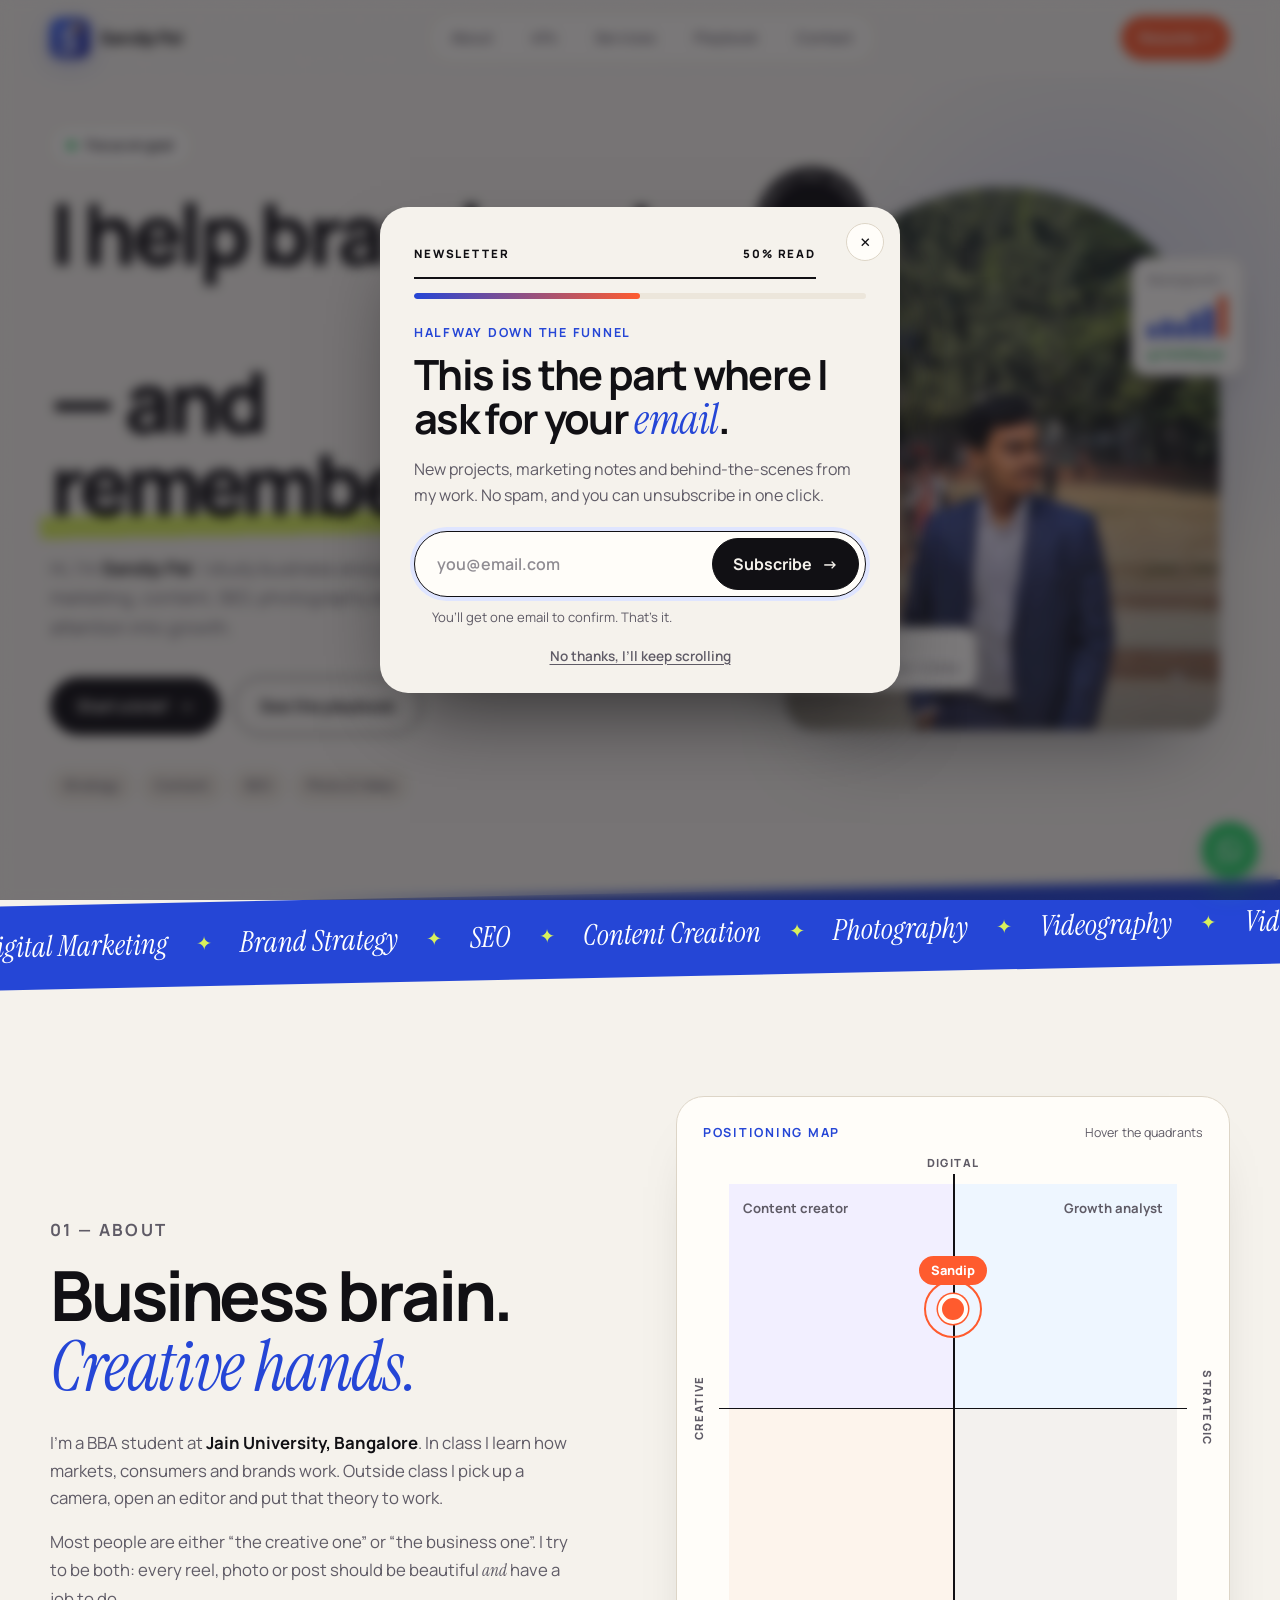
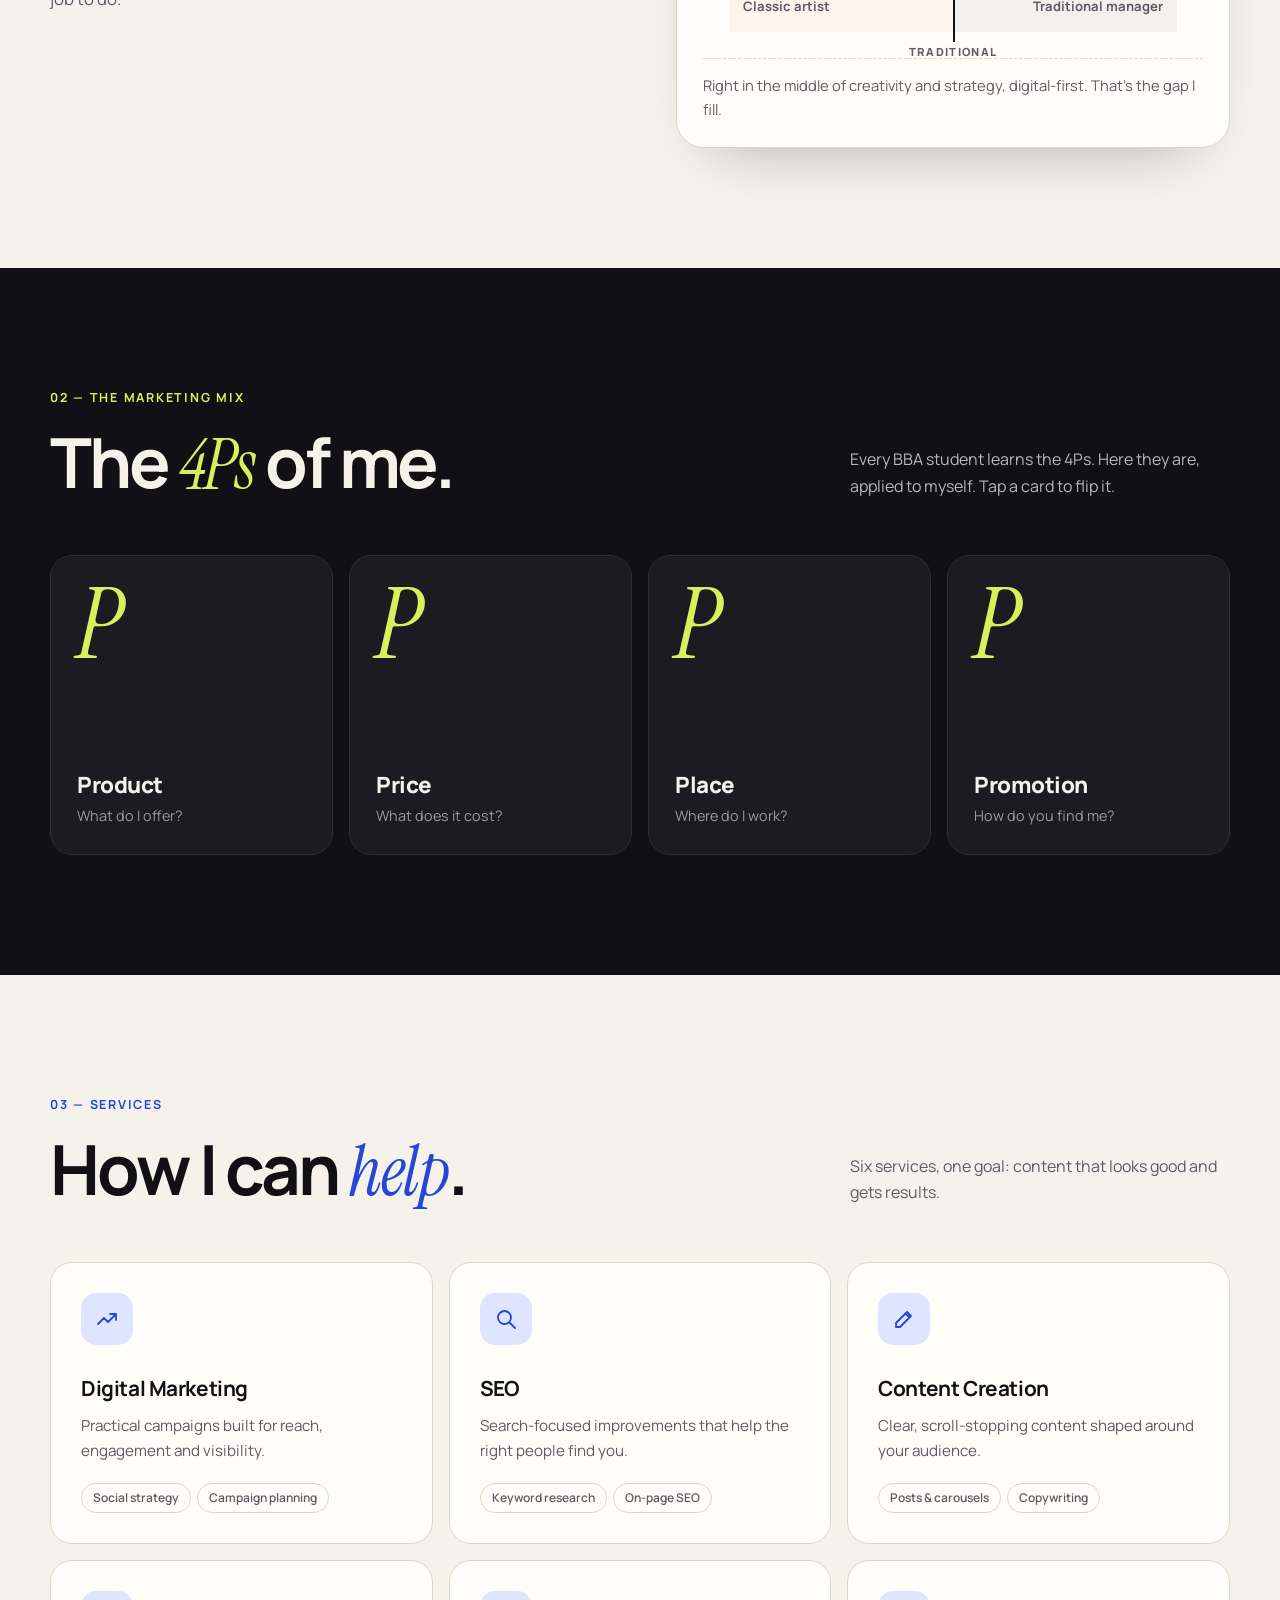
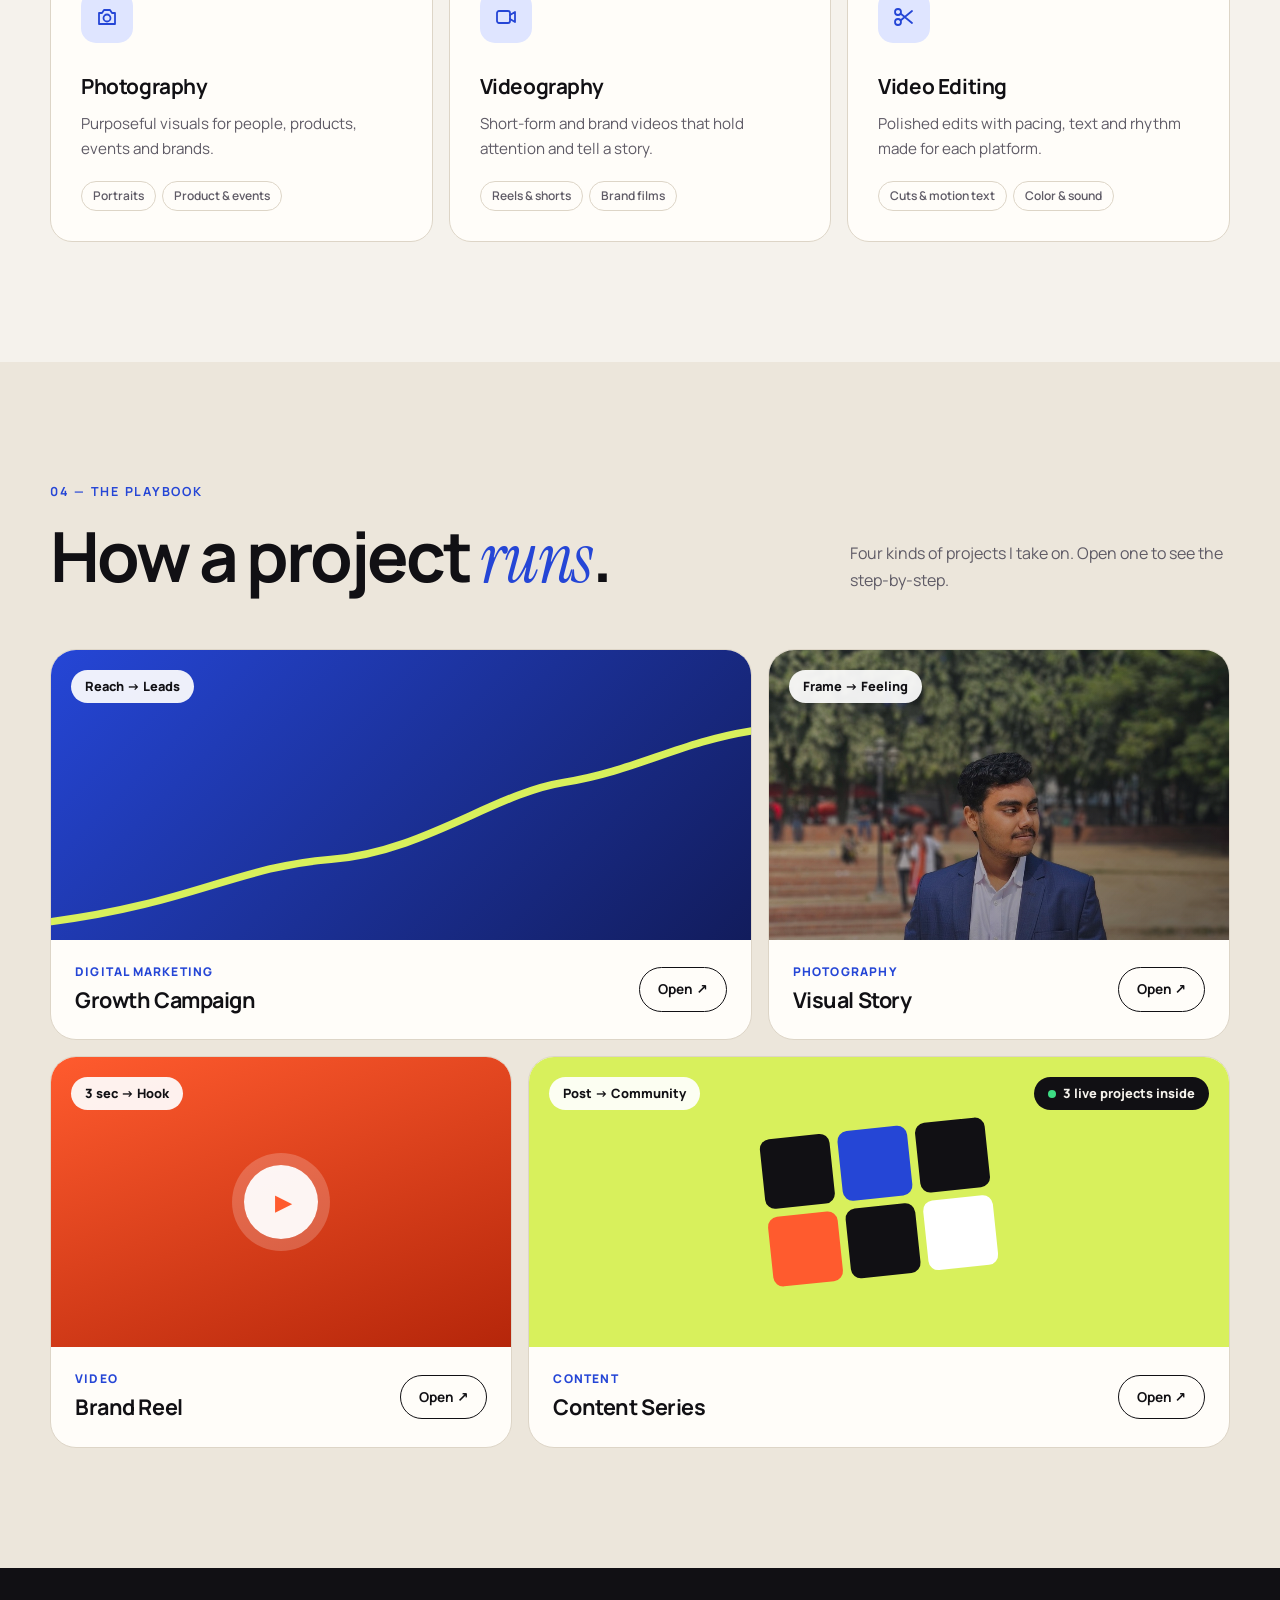
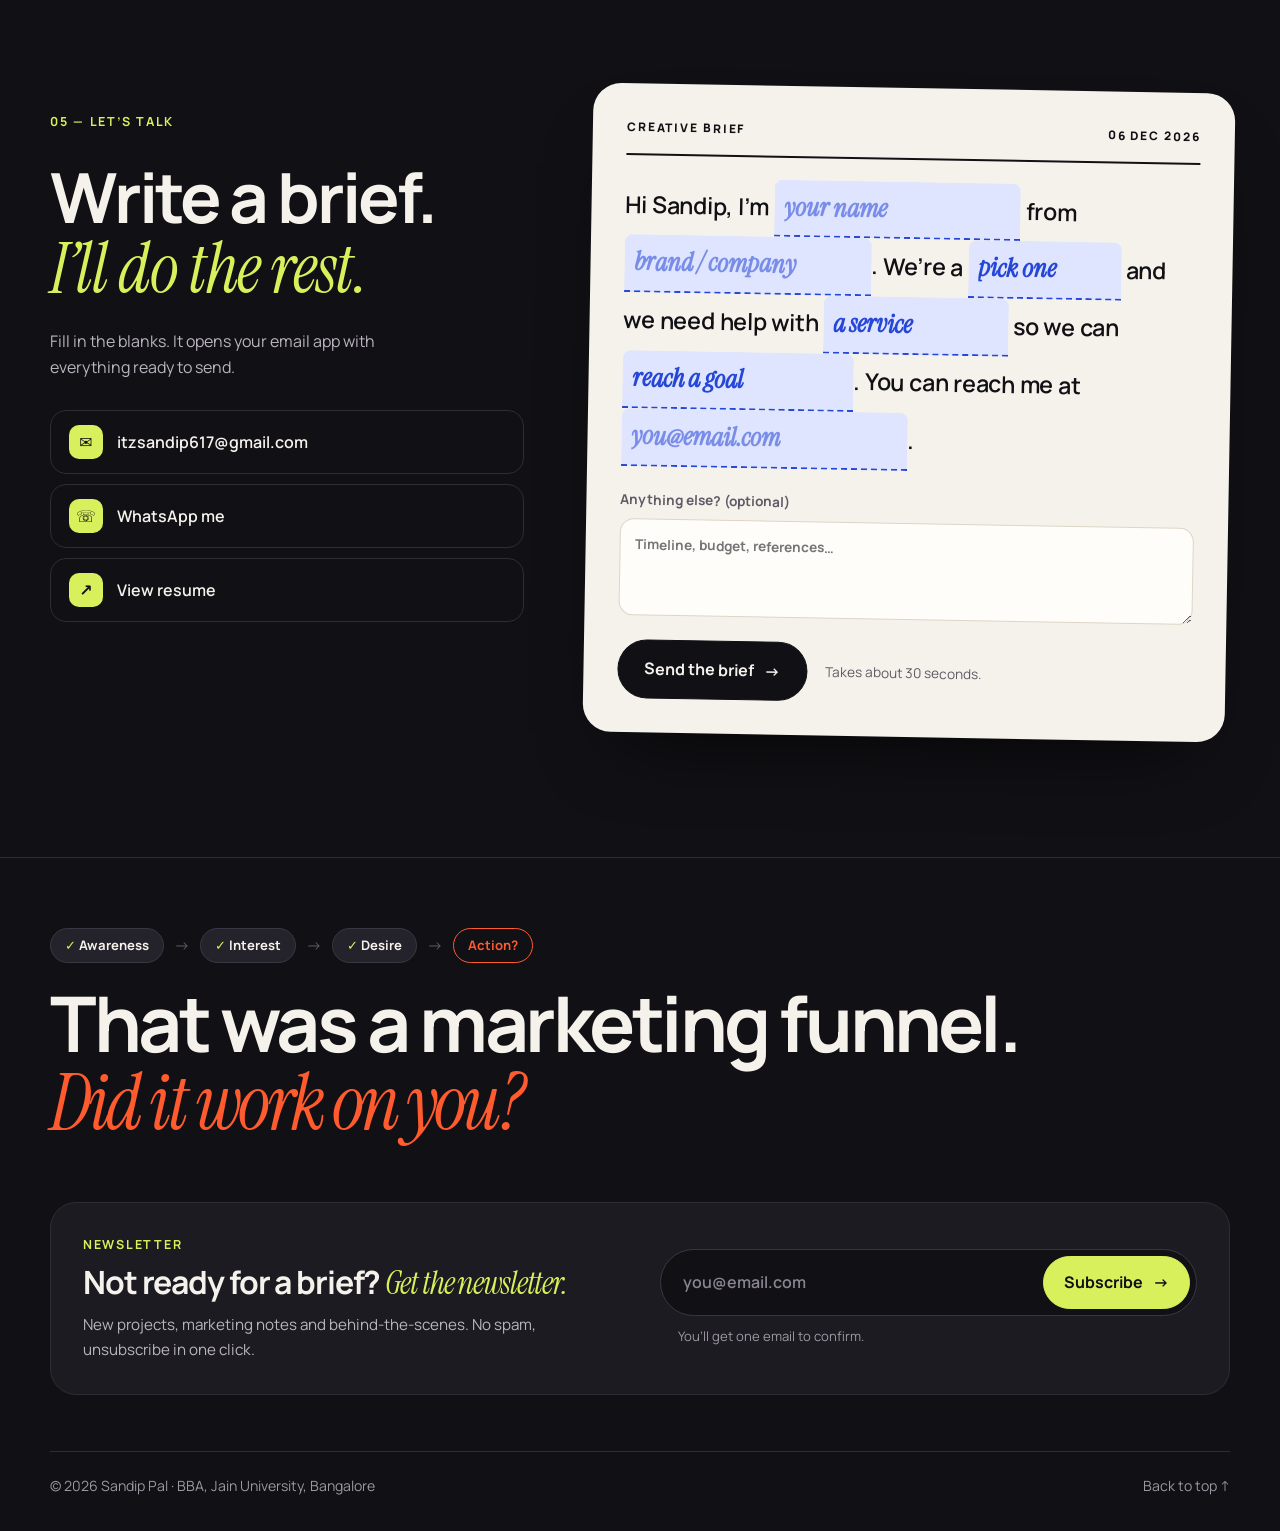
==== commit 5f23dbcd: "Add newsletter signup to the footer Same MailerLite form as the popup. Subscribing here also stops t" ====
--- a/index.html
+++ b/index.html
@@ -68,7 +68,7 @@
   <link
     href="https://fonts.googleapis.com/css2?family=Instrument+Serif:ital@0;1&family=Manrope:wght@400;500;600;700;800&display=swap"
     rel="stylesheet">
-  <link rel="stylesheet" href="style.css?v=20261109">
+  <link rel="stylesheet" href="style.css?v=20261109b">
 </head>
 
 <body>
@@ -514,6 +514,27 @@
         <span class="ff-step" id="ffAction">Action?</span>
       </div>
       <p class="footer-big">That was a marketing funnel.<br><em>Did it work on you?</em></p>
+      <!-- Footer newsletter signup: same MailerLite form as the popup -->
+      <div class="footer-news">
+        <div class="fn-copy">
+          <p class="eyebrow">Newsletter</p>
+          <h3>Not ready for a brief? <em>Get the newsletter.</em></h3>
+          <p>New projects, marketing notes and behind-the-scenes. No spam, unsubscribe in one click.</p>
+        </div>
+        <div class="fn-side">
+          <form class="fn-form" id="footerNlForm"
+            action="https://assets.mailerlite.com/jsonp/2780838/forms/203667046511150673/subscribe" method="post" novalidate>
+            <label class="nl-field">
+              <span class="sr-only">Email address</span>
+              <input type="email" name="fields[email]" placeholder="you@email.com" autocomplete="email" required>
+            </label>
+            <input type="hidden" name="ml-submit" value="1">
+            <input type="hidden" name="anticsrf" value="true">
+            <button class="btn fn-btn" type="submit">Subscribe <span aria-hidden="true">→</span></button>
+          </form>
+          <p class="fn-note" id="footerNlNote" role="status" aria-live="polite">You’ll get one email to confirm.</p>
+        </div>
+      </div>
       <div class="footer-inner">
         <p>© <span id="year"></span> Sandip Pal · BBA, Jain University, Bangalore</p>
         <a href="#top">Back to top ↑</a>
@@ -580,7 +601,7 @@
     </div>
   </div>
 
-  <script src="script.js?v=20261109"></script>
+  <script src="script.js?v=20261109b"></script>
 </body>
 
 </html>
--- a/style.css
+++ b/style.css
@@ -595,6 +595,32 @@
 .ff-arrow { color: #5e5a66; }
 .footer-big { font-size: clamp(2.2rem, 6vw, 5rem); line-height: 1; letter-spacing: -.045em; font-weight: 700; margin-bottom: 60px; }
 .footer-big em { color: var(--orange); }
+/* footer newsletter signup */
+.footer-news { display: grid; grid-template-columns: 1fr 1fr; gap: 40px; align-items: center; margin-bottom: 56px; padding: 32px; border-radius: 26px; background: var(--ink-2); border: 1px solid #2e2c35; }
+.footer-news .eyebrow { color: var(--lime); margin-bottom: 10px; }
+.fn-copy h3 { font-size: clamp(1.5rem, 2.6vw, 2rem); line-height: 1.1; letter-spacing: -.035em; }
+.fn-copy h3 em { color: var(--lime); }
+.fn-copy > p:last-child { margin-top: 10px; color: #b9b4bf; font-size: .95rem; }
+.fn-form { display: flex; gap: 8px; padding: 6px; border: 1.5px solid #3a3742; border-radius: 999px; background: var(--ink); transition: border-color .25s, box-shadow .25s; }
+.fn-form:focus-within { border-color: var(--lime); box-shadow: 0 0 0 4px rgba(216, 240, 92, .15); }
+.fn-form.has-error { border-color: #ff8a65; }
+.fn-form .nl-field input { color: var(--paper); }
+.fn-form .nl-field input::placeholder { color: #8a8592; }
+.fn-btn { padding: 12px 20px; border-color: var(--lime); background: var(--lime); color: var(--ink); white-space: nowrap; }
+.fn-btn:hover { transform: translateY(-2px); box-shadow: 0 10px 24px -10px var(--lime); }
+.fn-form[hidden] { display: none; }
+.fn-form.is-loading .fn-btn { opacity: .6; cursor: progress; }
+.fn-note { min-height: 1.5em; margin-top: 10px; padding-left: 18px; font-size: .82rem; color: #9c97a3; }
+.fn-note.is-error { color: #ff8a65; font-weight: 600; }
+.fn-note.is-done { color: var(--lime); font-weight: 700; }
+@media (max-width: 980px) { .footer-news { grid-template-columns: 1fr; gap: 22px; } }
+@media (max-width: 640px) {
+  .footer-news { padding: 24px 20px; }
+  .fn-form { flex-direction: column; border-radius: 20px; }
+  .fn-form .nl-field input { padding: 12px; }
+  .fn-btn { justify-content: center; }
+  .fn-note { padding-left: 4px; }
+}
 .footer-inner { display: flex; justify-content: space-between; gap: 16px; flex-wrap: wrap; padding-top: 22px; border-top: 1px solid #2e2c35; font-size: .88rem; color: #9c97a3; }
 .footer-inner a:hover { color: var(--lime); }
 
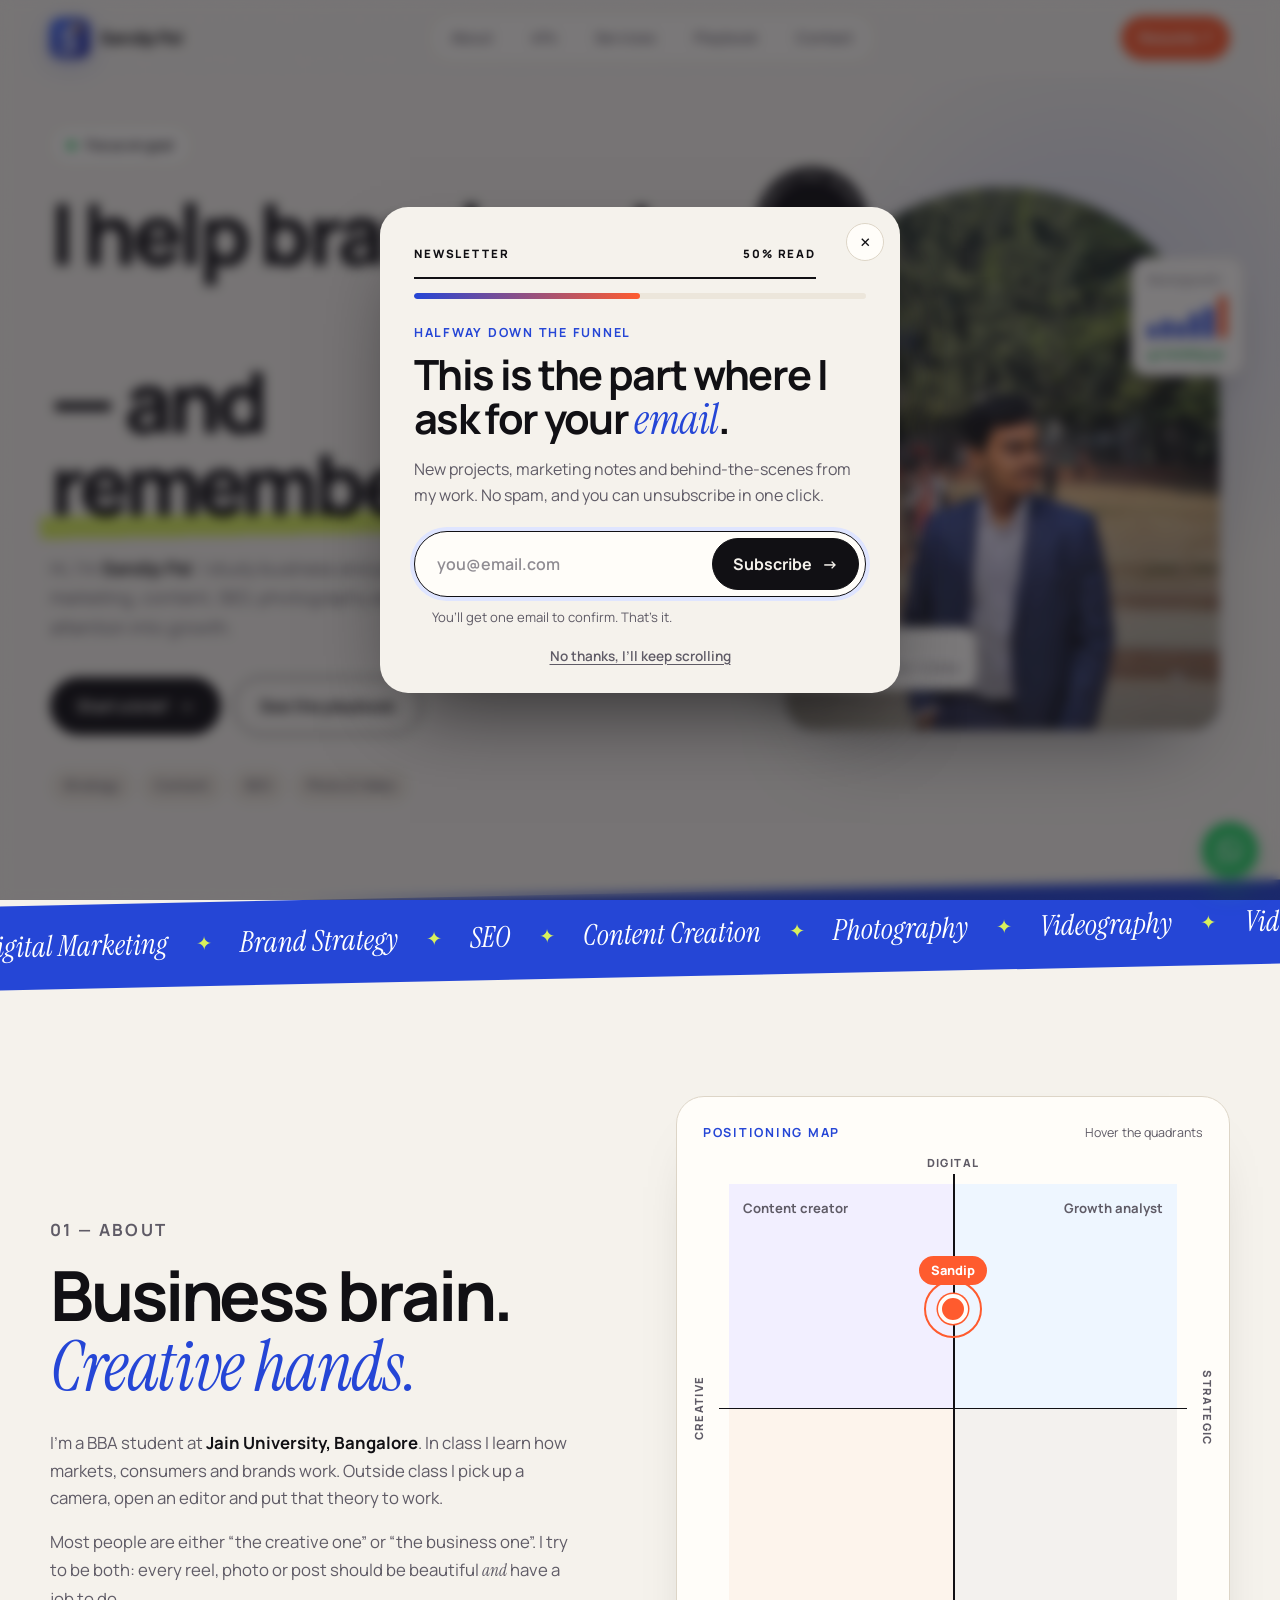
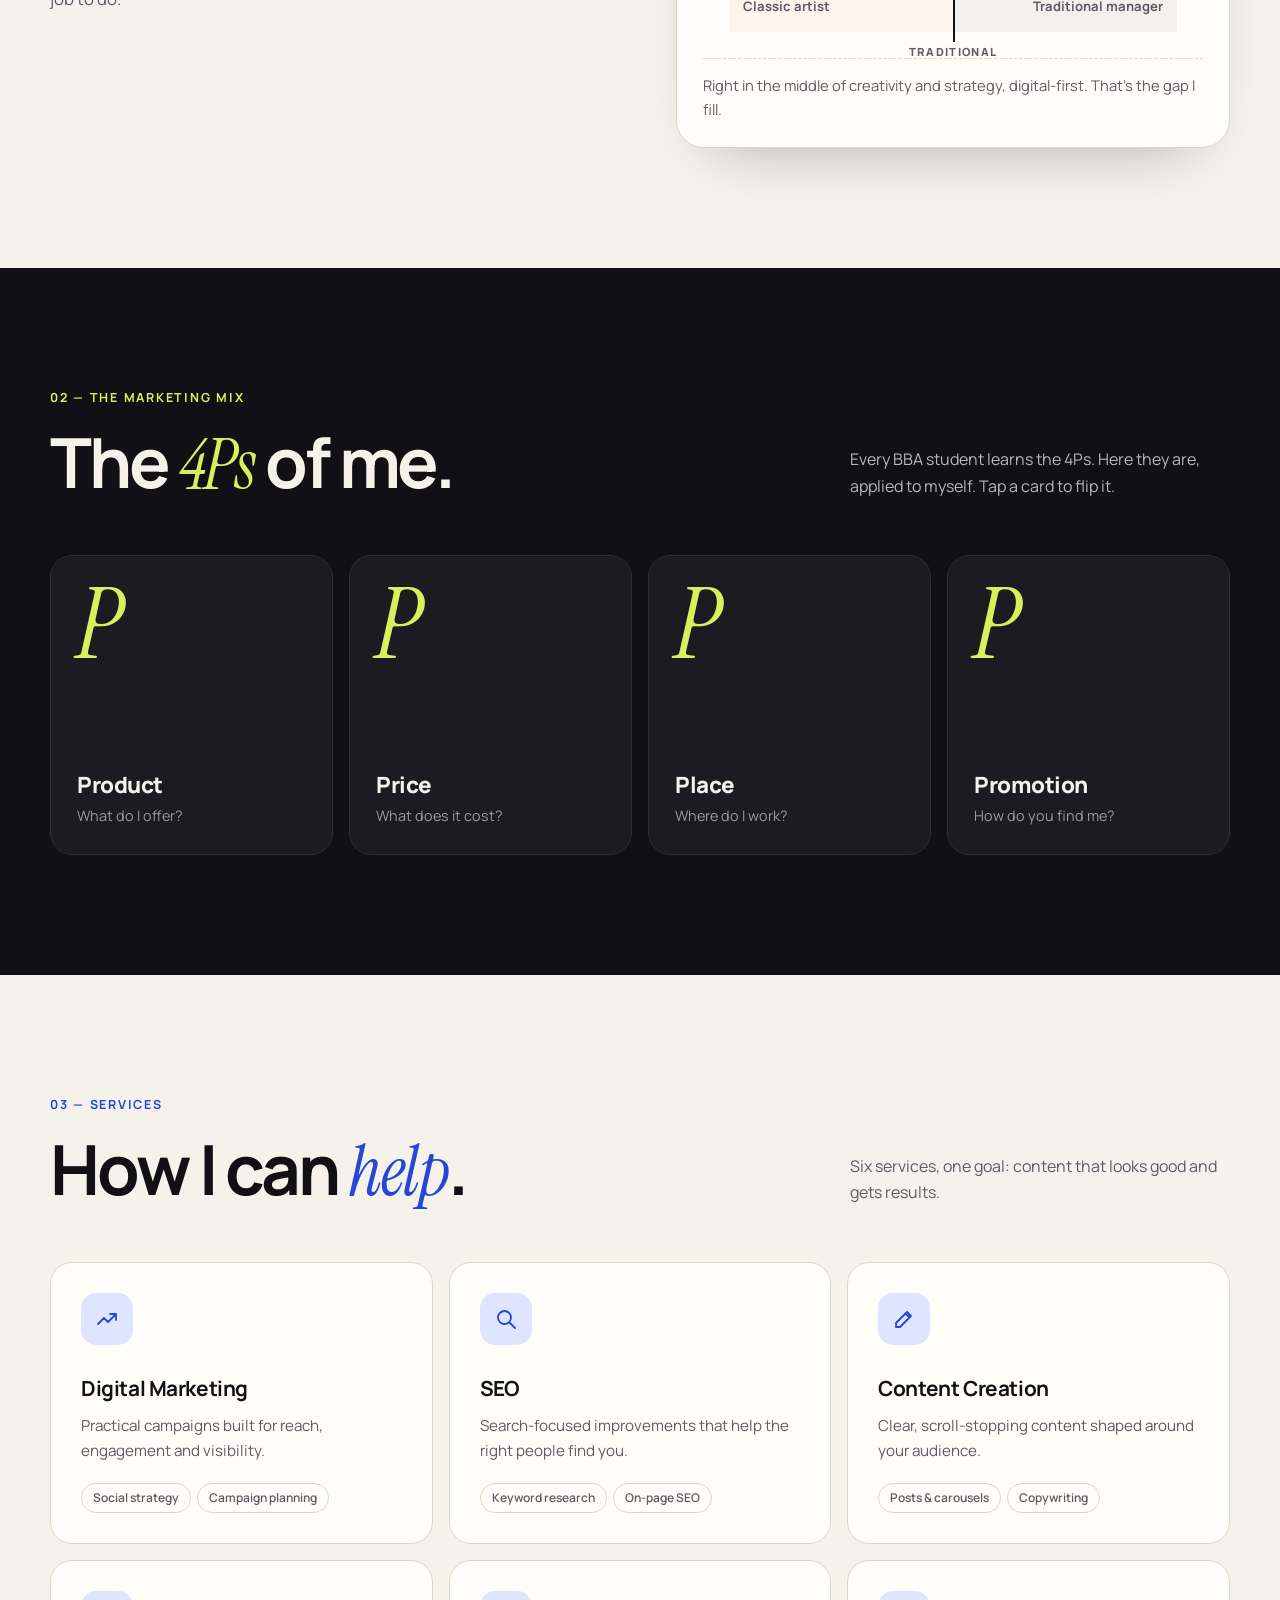
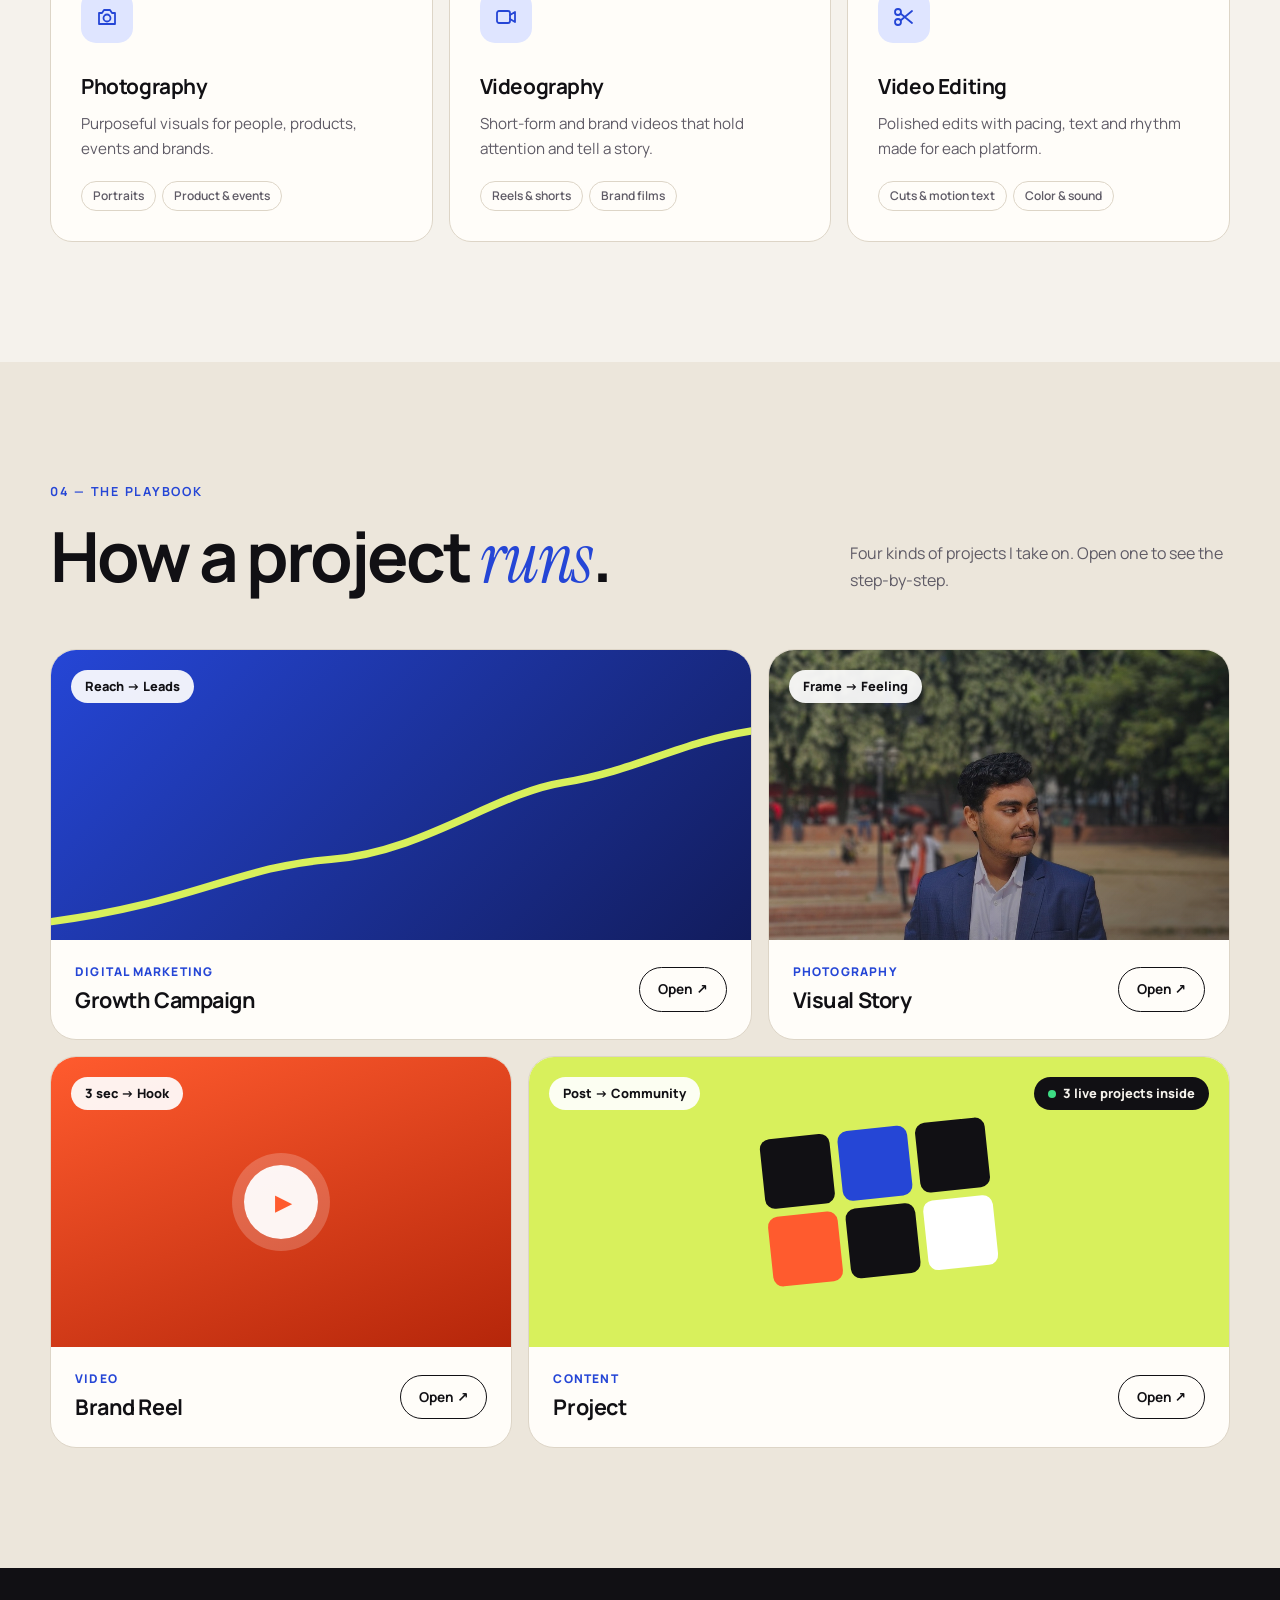
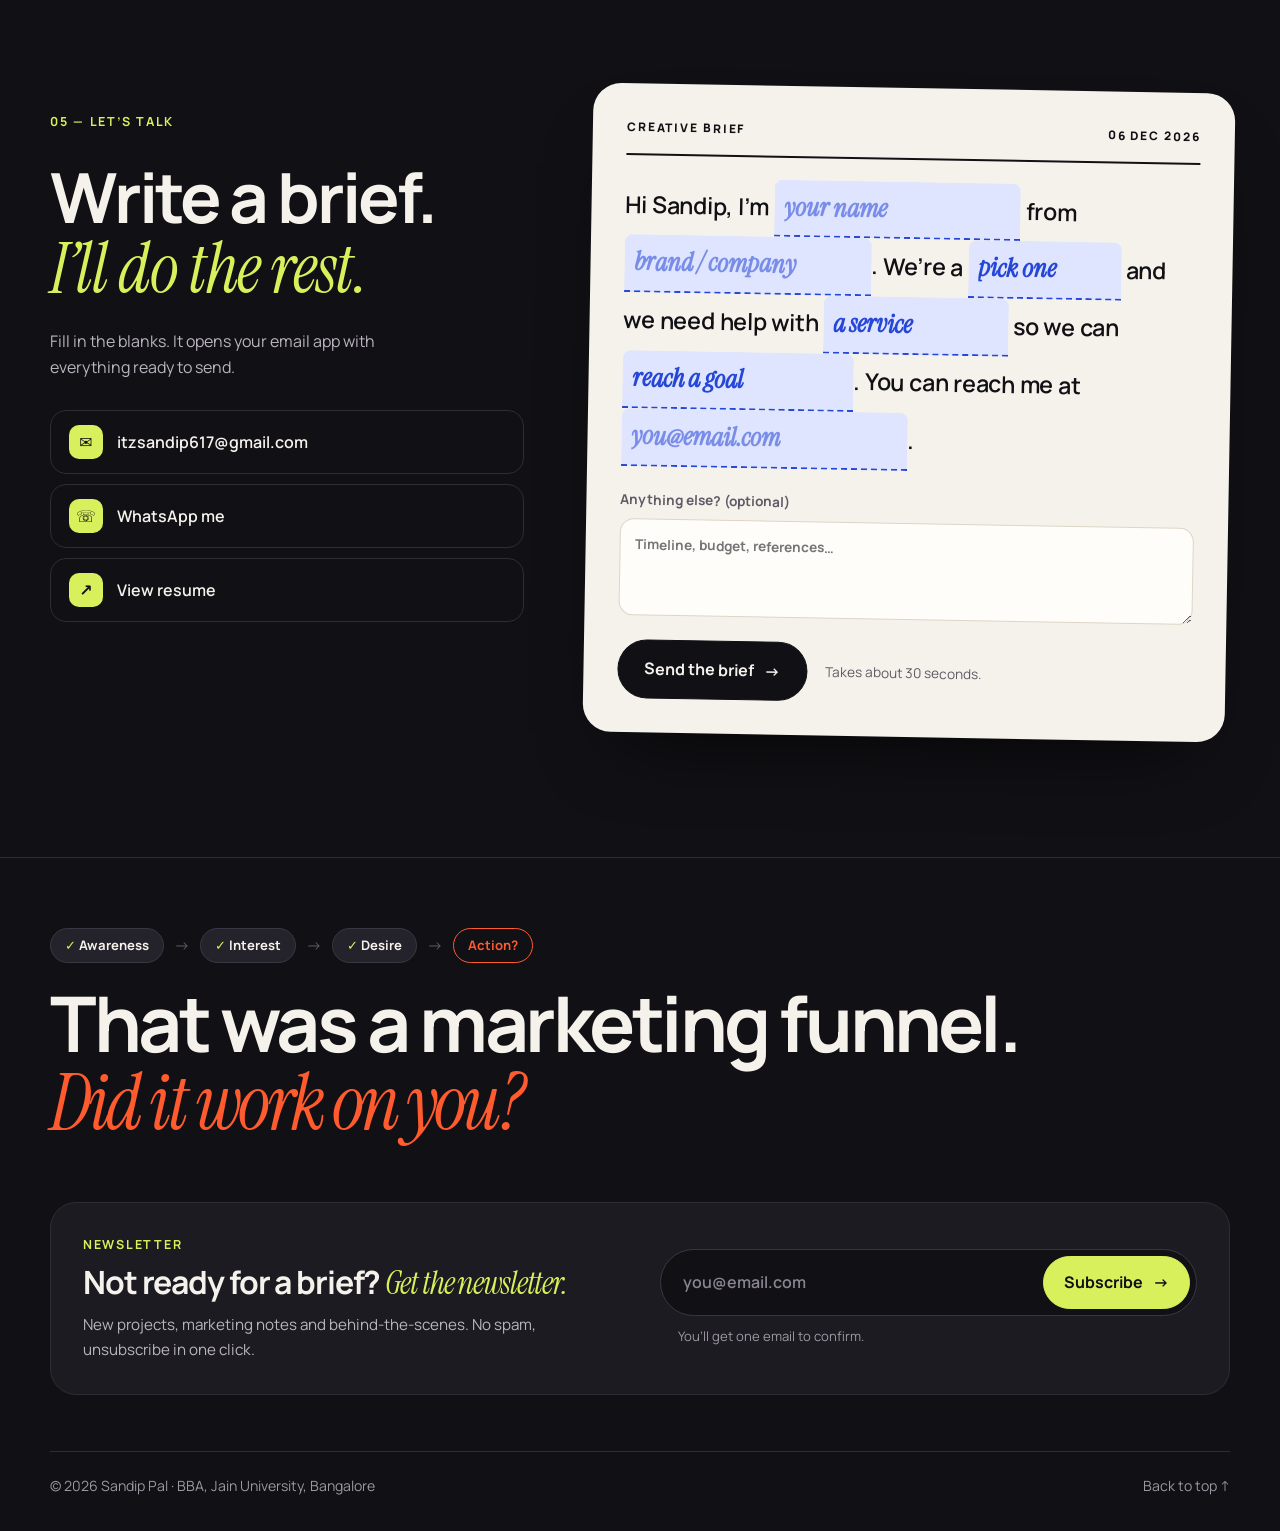
==== commit 125cbac2: "Rename "Content Series" to "Project" Card title, playbook modal title and the back links on the NN T" ====
--- a/index.html
+++ b/index.html
@@ -68,7 +68,7 @@
   <link
     href="https://fonts.googleapis.com/css2?family=Instrument+Serif:ital@0;1&family=Manrope:wght@400;500;600;700;800&display=swap"
     rel="stylesheet">
-  <link rel="stylesheet" href="style.css?v=20261109b">
+  <link rel="stylesheet" href="style.css?v=20261109c">
 </head>
 
 <body>
@@ -426,7 +426,7 @@
             <div class="project-info">
               <div>
                 <p class="project-type">Content</p>
-                <h3>Content Series</h3>
+                <h3>Project</h3>
               </div>
               <button class="project-open" type="button">Open <span aria-hidden="true">↗</span></button>
             </div>
@@ -601,7 +601,7 @@
     </div>
   </div>
 
-  <script src="script.js?v=20261109b"></script>
+  <script src="script.js?v=20261109c"></script>
 </body>
 
 </html>
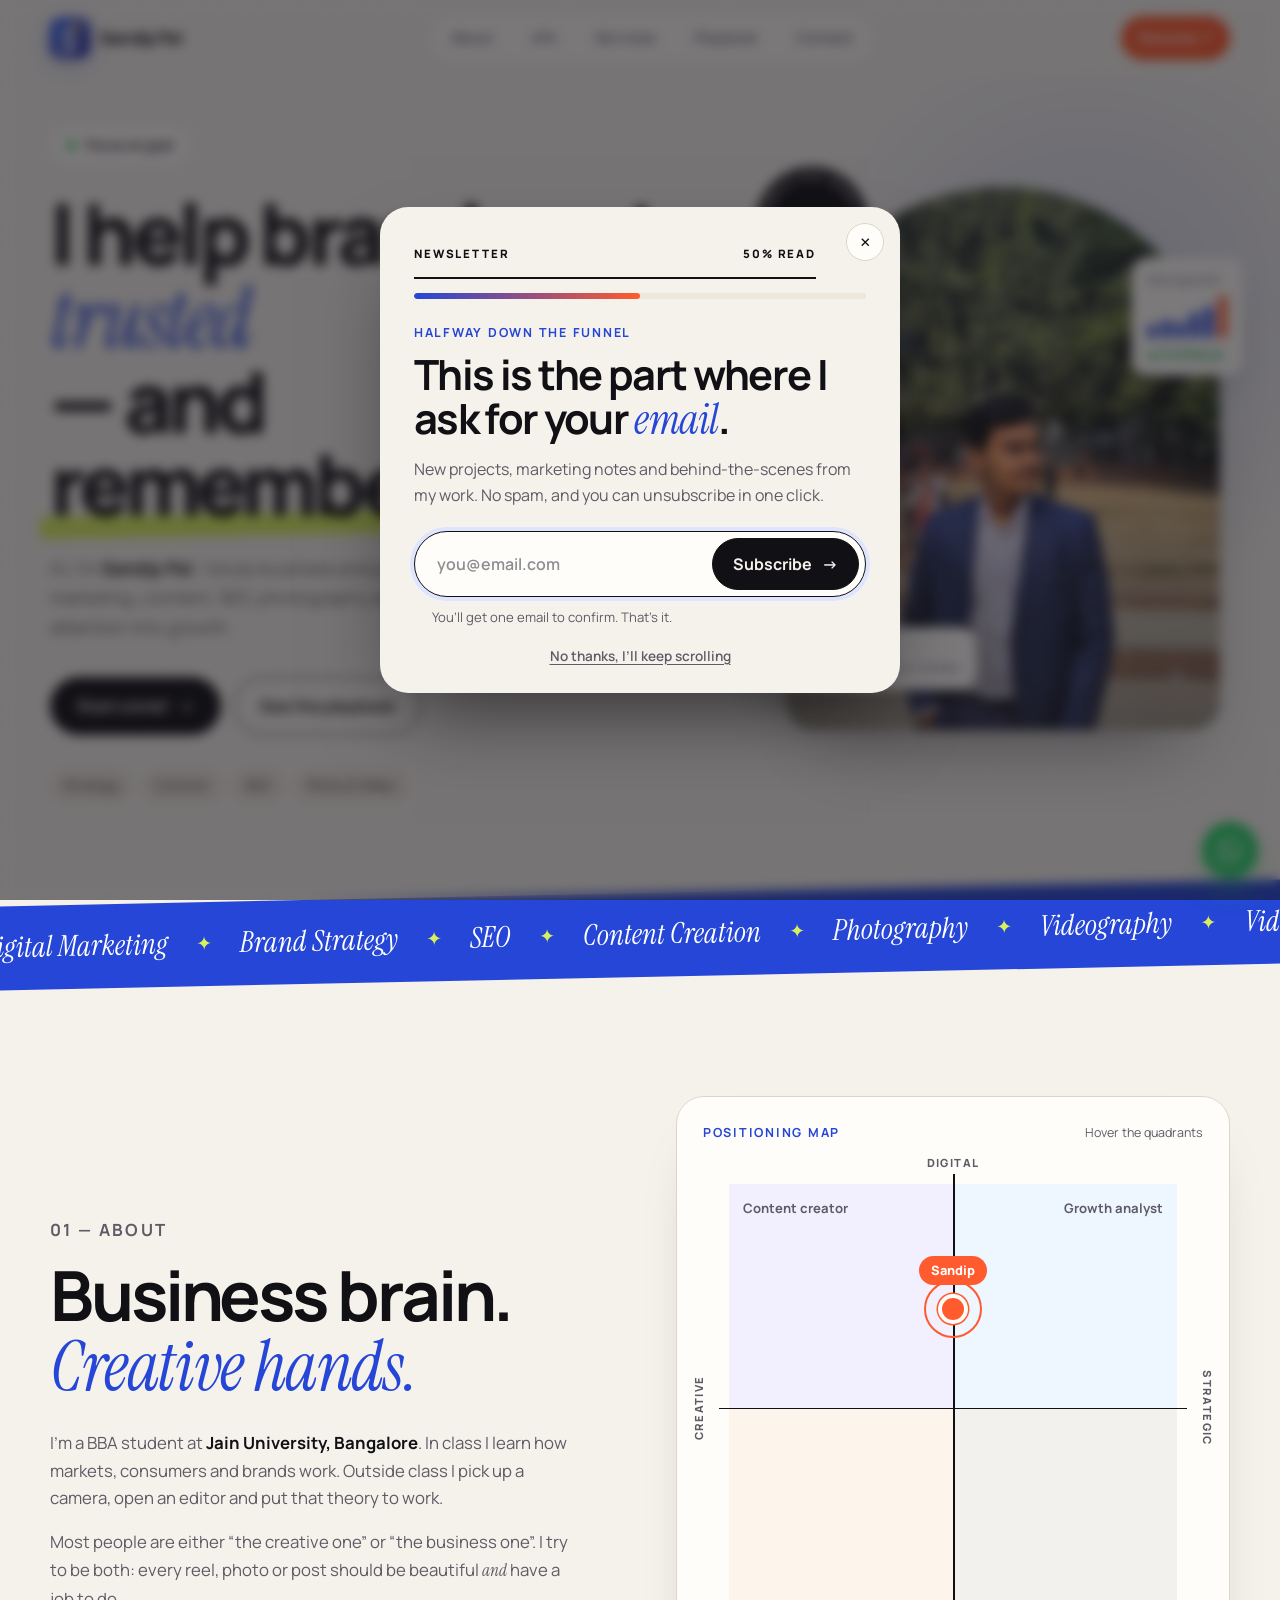
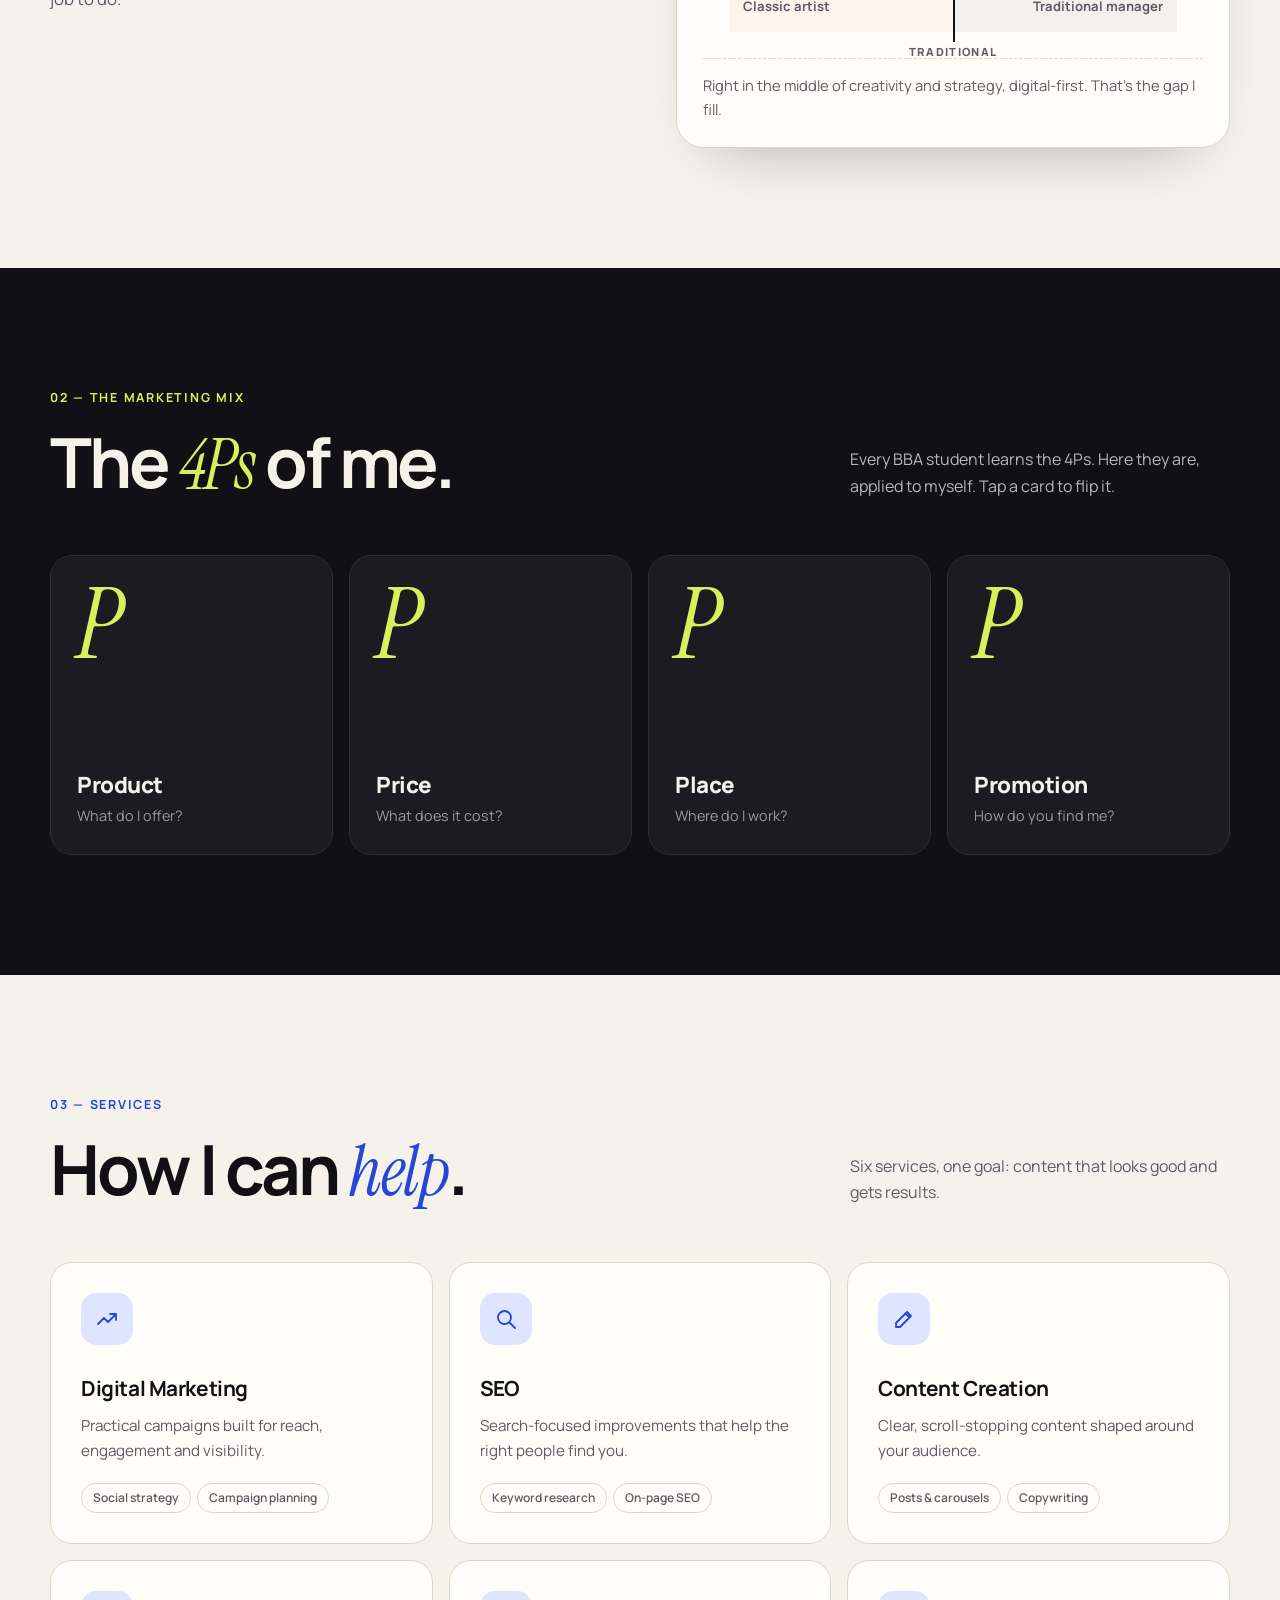
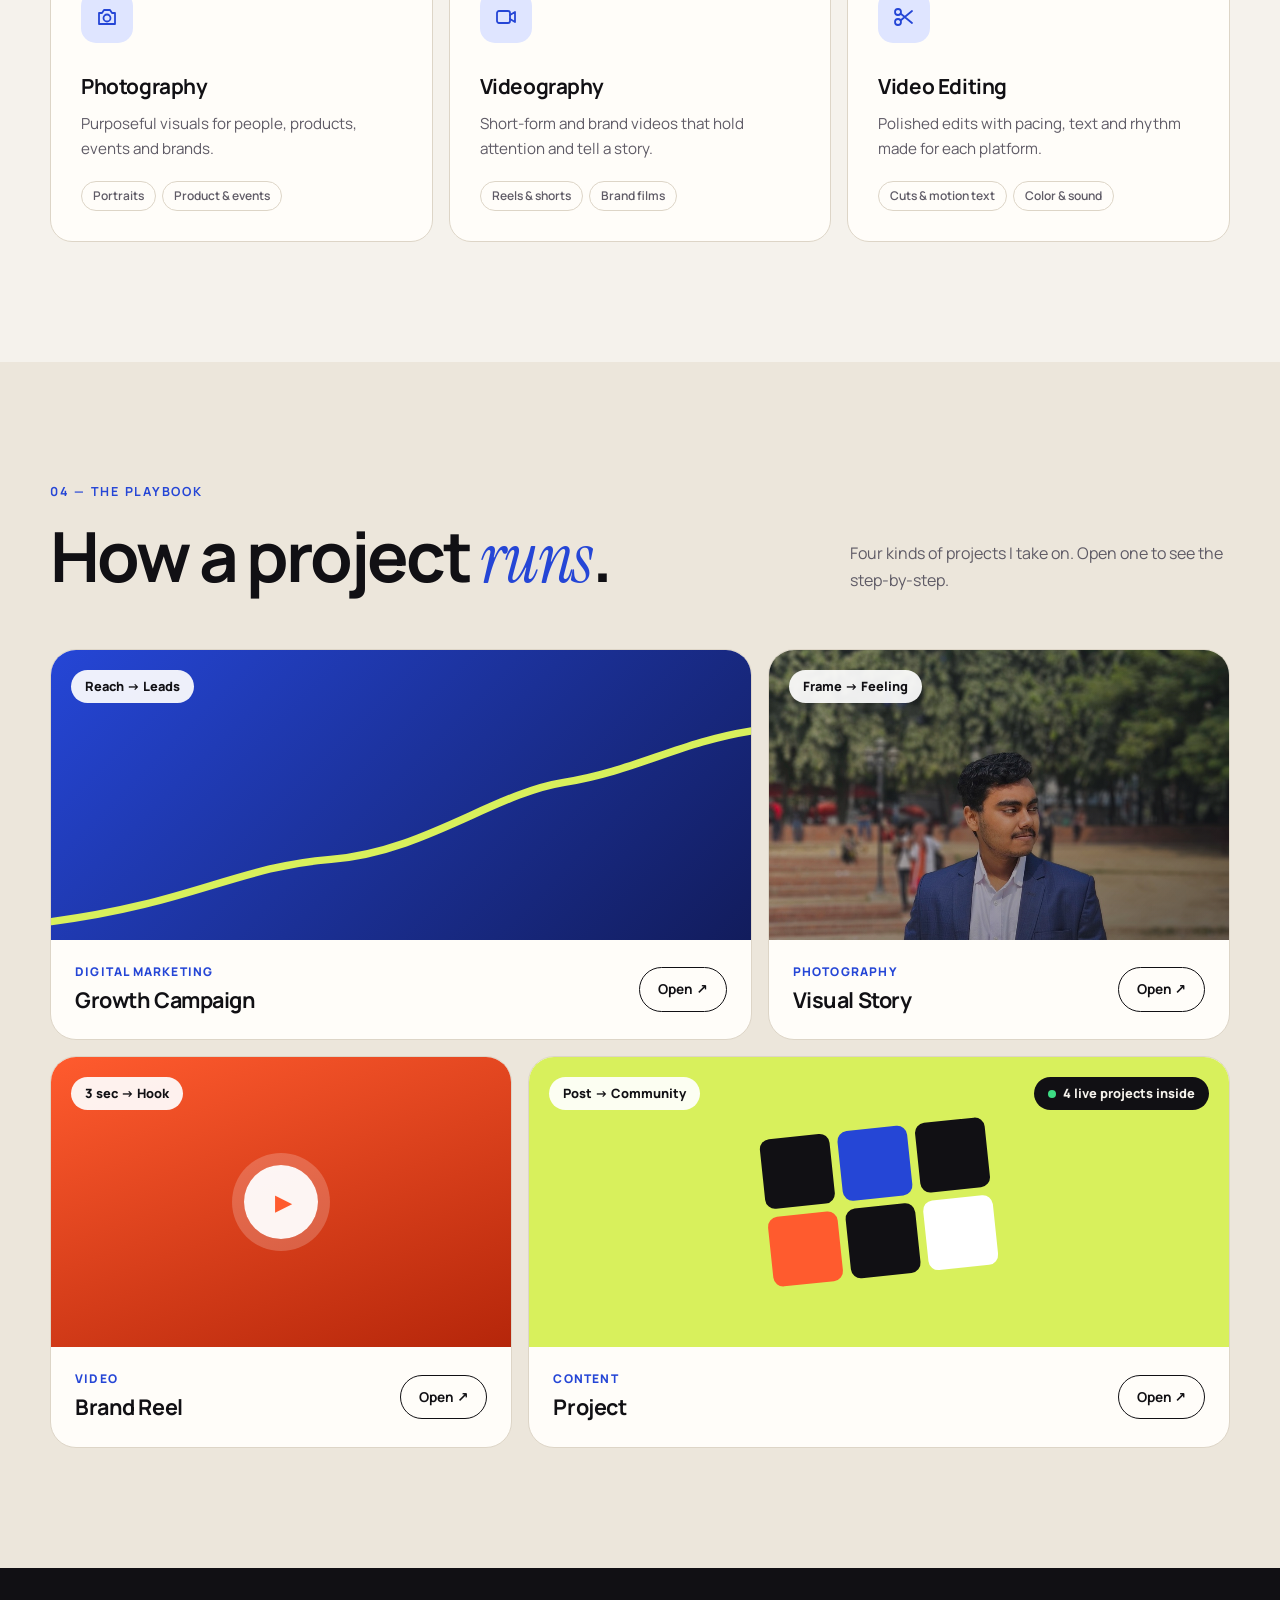
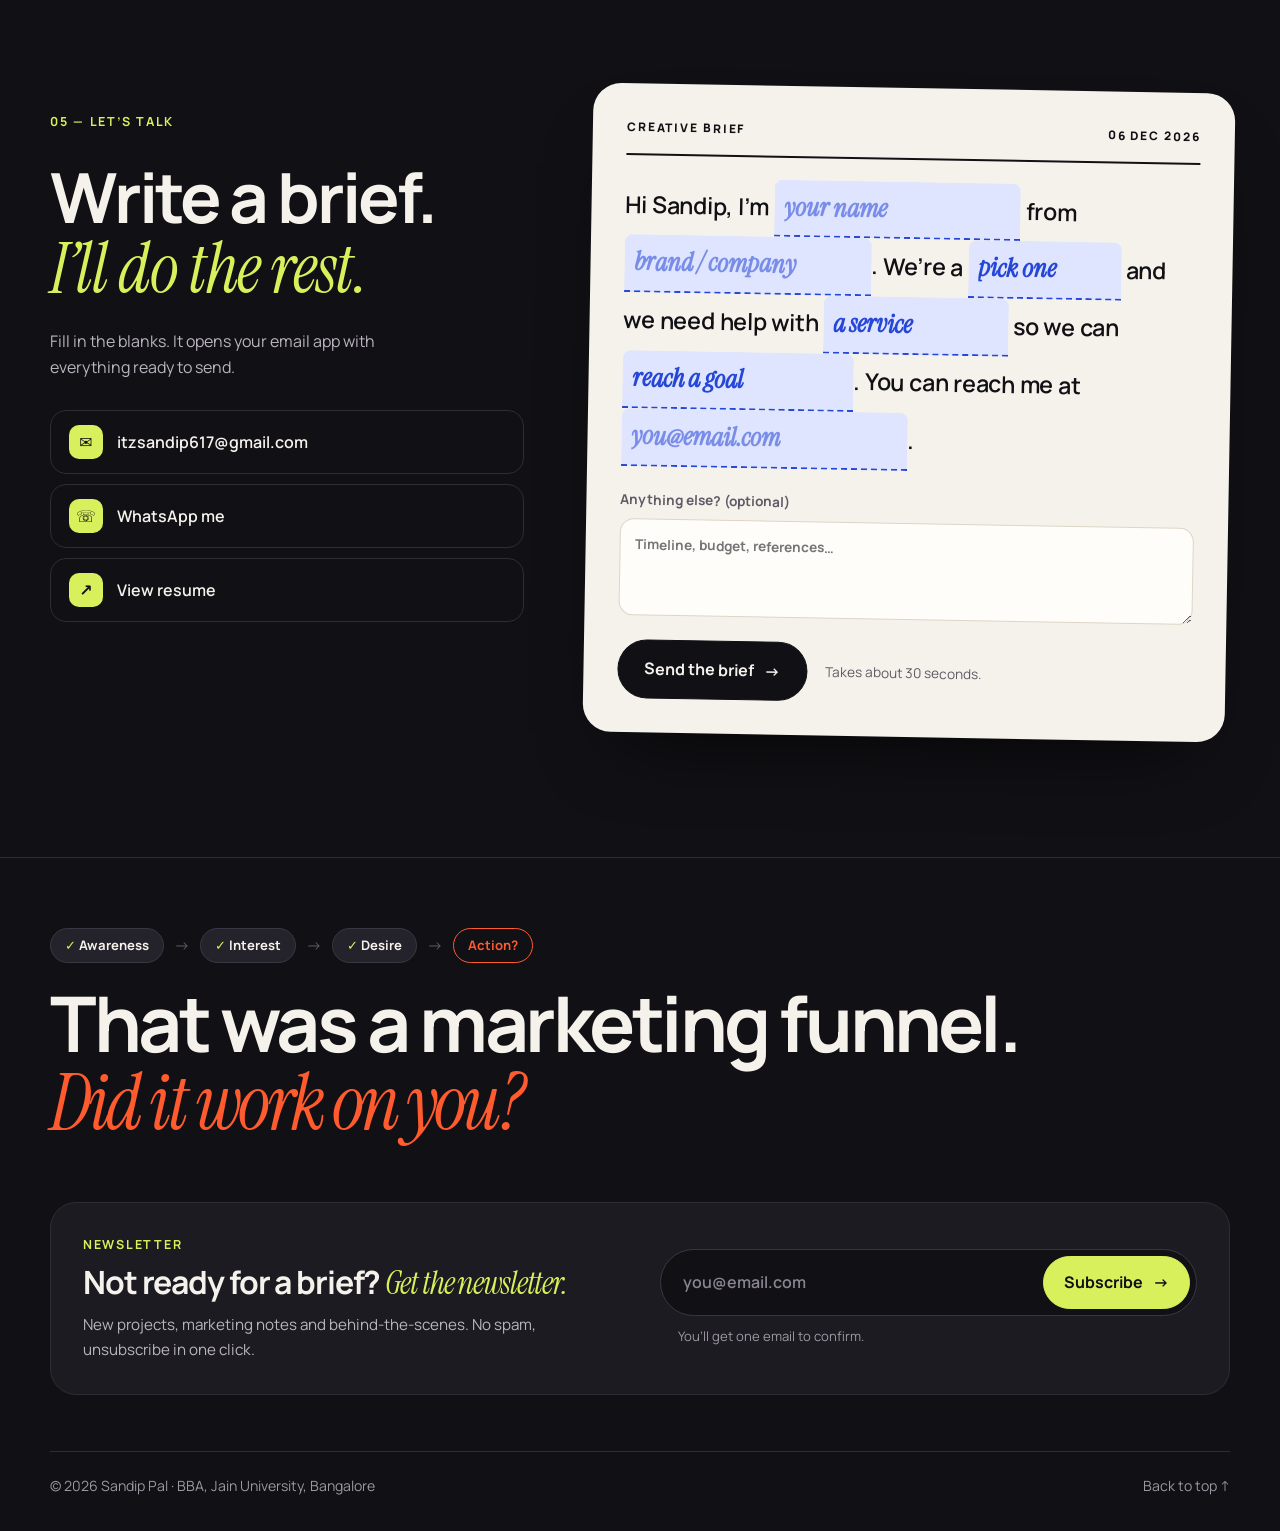
==== commit ba8a4b99: "Add YT Premium Vibe to Project, with an install guide page New project page at /projects/yt-premium-" ====
--- a/index.html
+++ b/index.html
@@ -68,7 +68,7 @@
   <link
     href="https://fonts.googleapis.com/css2?family=Instrument+Serif:ital@0;1&family=Manrope:wght@400;500;600;700;800&display=swap"
     rel="stylesheet">
-  <link rel="stylesheet" href="style.css?v=20261109c">
+  <link rel="stylesheet" href="style.css?v=20261110c">
 </head>
 
 <body>
@@ -420,7 +420,7 @@
           <article class="project-card project-large reveal" data-project="series">
             <div class="project-thumb thumb-d">
               <span class="thumb-kpi">Post → Community</span>
-              <span class="thumb-live">3 live projects inside</span>
+              <span class="thumb-live">4 live projects inside</span>
               <div class="thumb-grid" aria-hidden="true"><i></i><i></i><i></i><i></i><i></i><i></i></div>
             </div>
             <div class="project-info">
@@ -601,7 +601,7 @@
     </div>
   </div>
 
-  <script src="script.js?v=20261109c"></script>
+  <script src="script.js?v=20261110c"></script>
 </body>
 
 </html>
--- a/style.css
+++ b/style.css
@@ -693,6 +693,11 @@
 .work-thumb-newtab .nt-clock { font-family: var(--sans); font-size: 2.6rem; font-weight: 300; letter-spacing: -.03em; color: #fff; text-shadow: none; }
 .work-thumb-newtab .nt-tiles { display: flex; gap: 8px; }
 .work-thumb-newtab .nt-tiles i { width: 26px; height: 26px; border-radius: 8px; background: rgba(255, 255, 255, .1); border: 1px solid rgba(255, 255, 255, .16); }
+/* YT Premium Vibe thumbnail: logo on a dark pink/purple glow */
+.work-thumb-ytvibe { background: radial-gradient(circle at 25% 20%, rgba(236, 72, 153, .45), transparent 60%), radial-gradient(circle at 85% 90%, rgba(139, 92, 246, .45), transparent 60%), #0b0b10; align-content: center; justify-items: center; gap: 12px; }
+.work-thumb-ytvibe .yv-logo { width: 56px; height: 56px; border-radius: 14px; background: #fff; }
+.work-thumb-ytvibe .yv-pills { display: flex; gap: 8px; }
+.work-thumb-ytvibe .yv-pills i { font-style: normal; font-family: var(--sans); font-size: .72rem; font-weight: 700; color: #fff; text-shadow: none; padding: 6px 11px; border-radius: 999px; background: rgba(255, 255, 255, .12); border: 1px solid rgba(255, 255, 255, .18); }
 /* News Board thumbnail: a newspaper front page */
 .work-thumb-news { background: #f5f1e8; align-content: center; gap: 6px; padding: 0 22px; }
 .work-thumb-news span { text-shadow: none; color: #1b1814; }
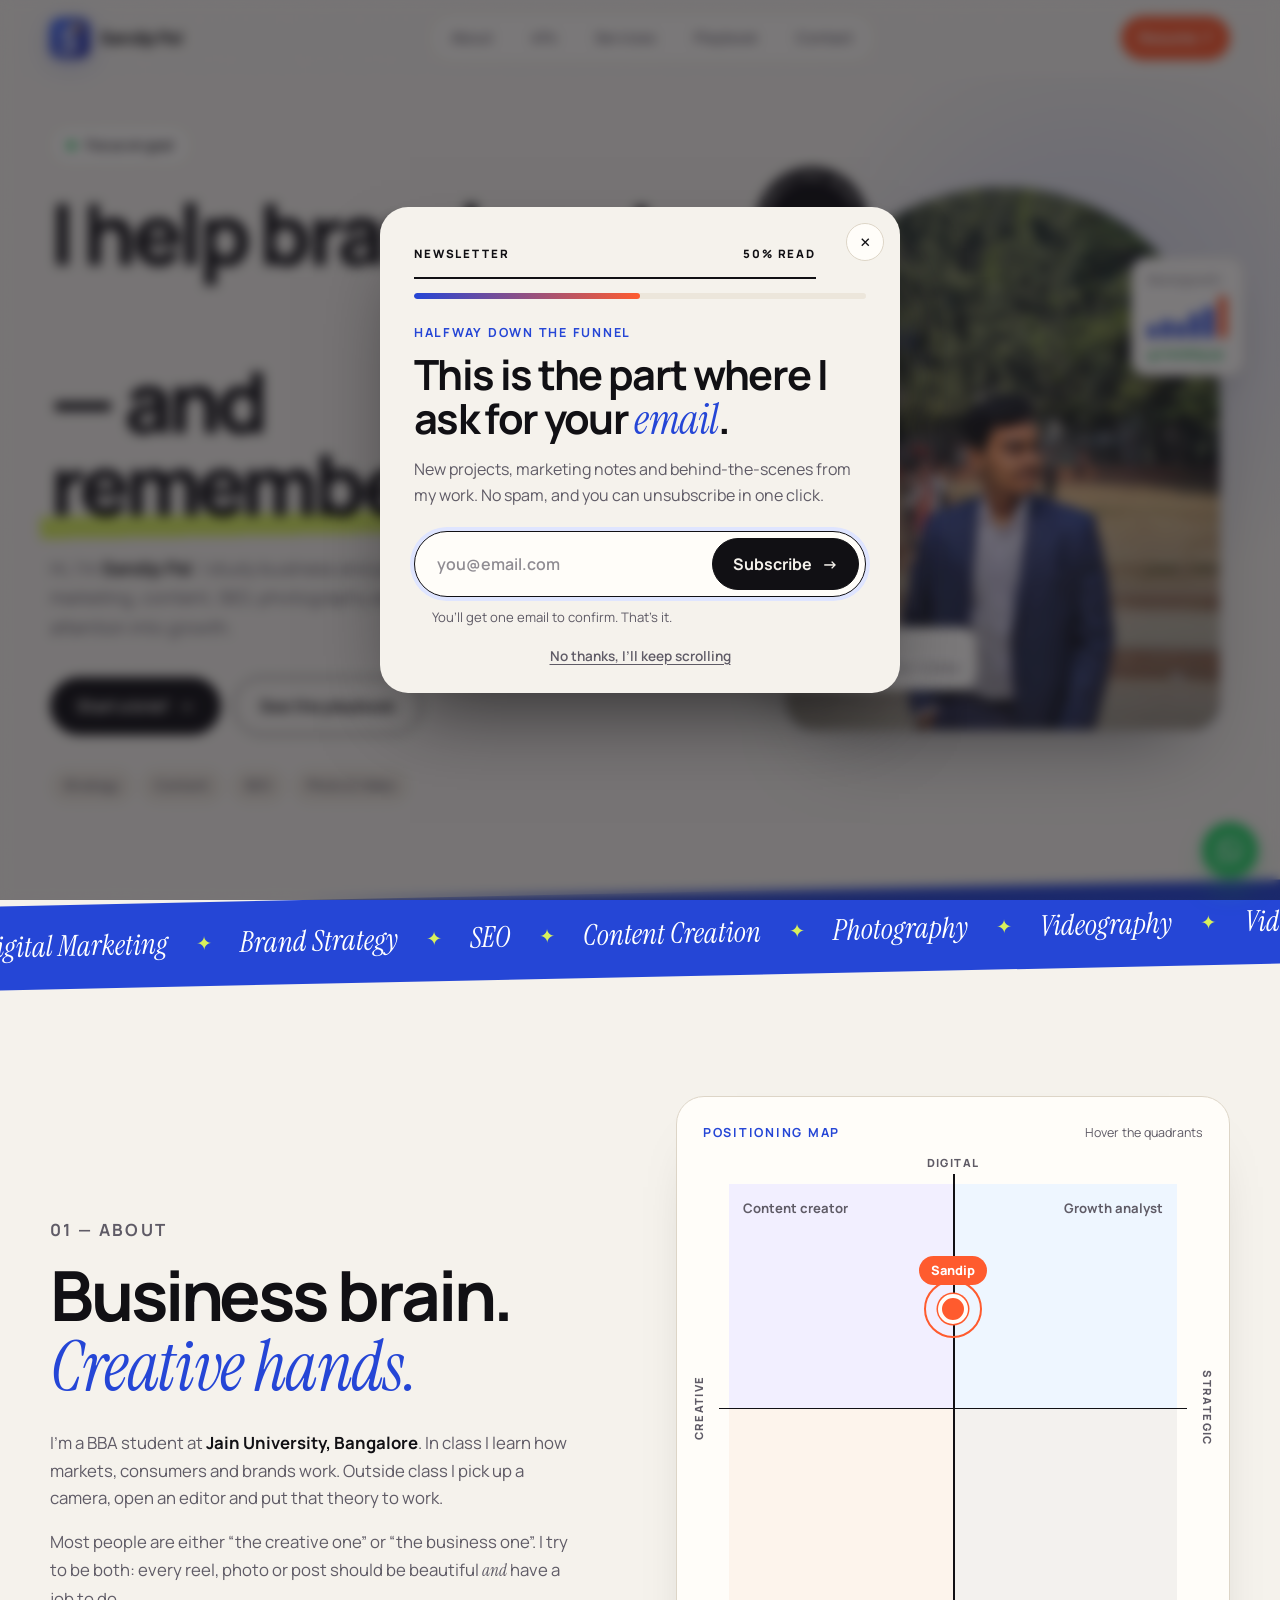
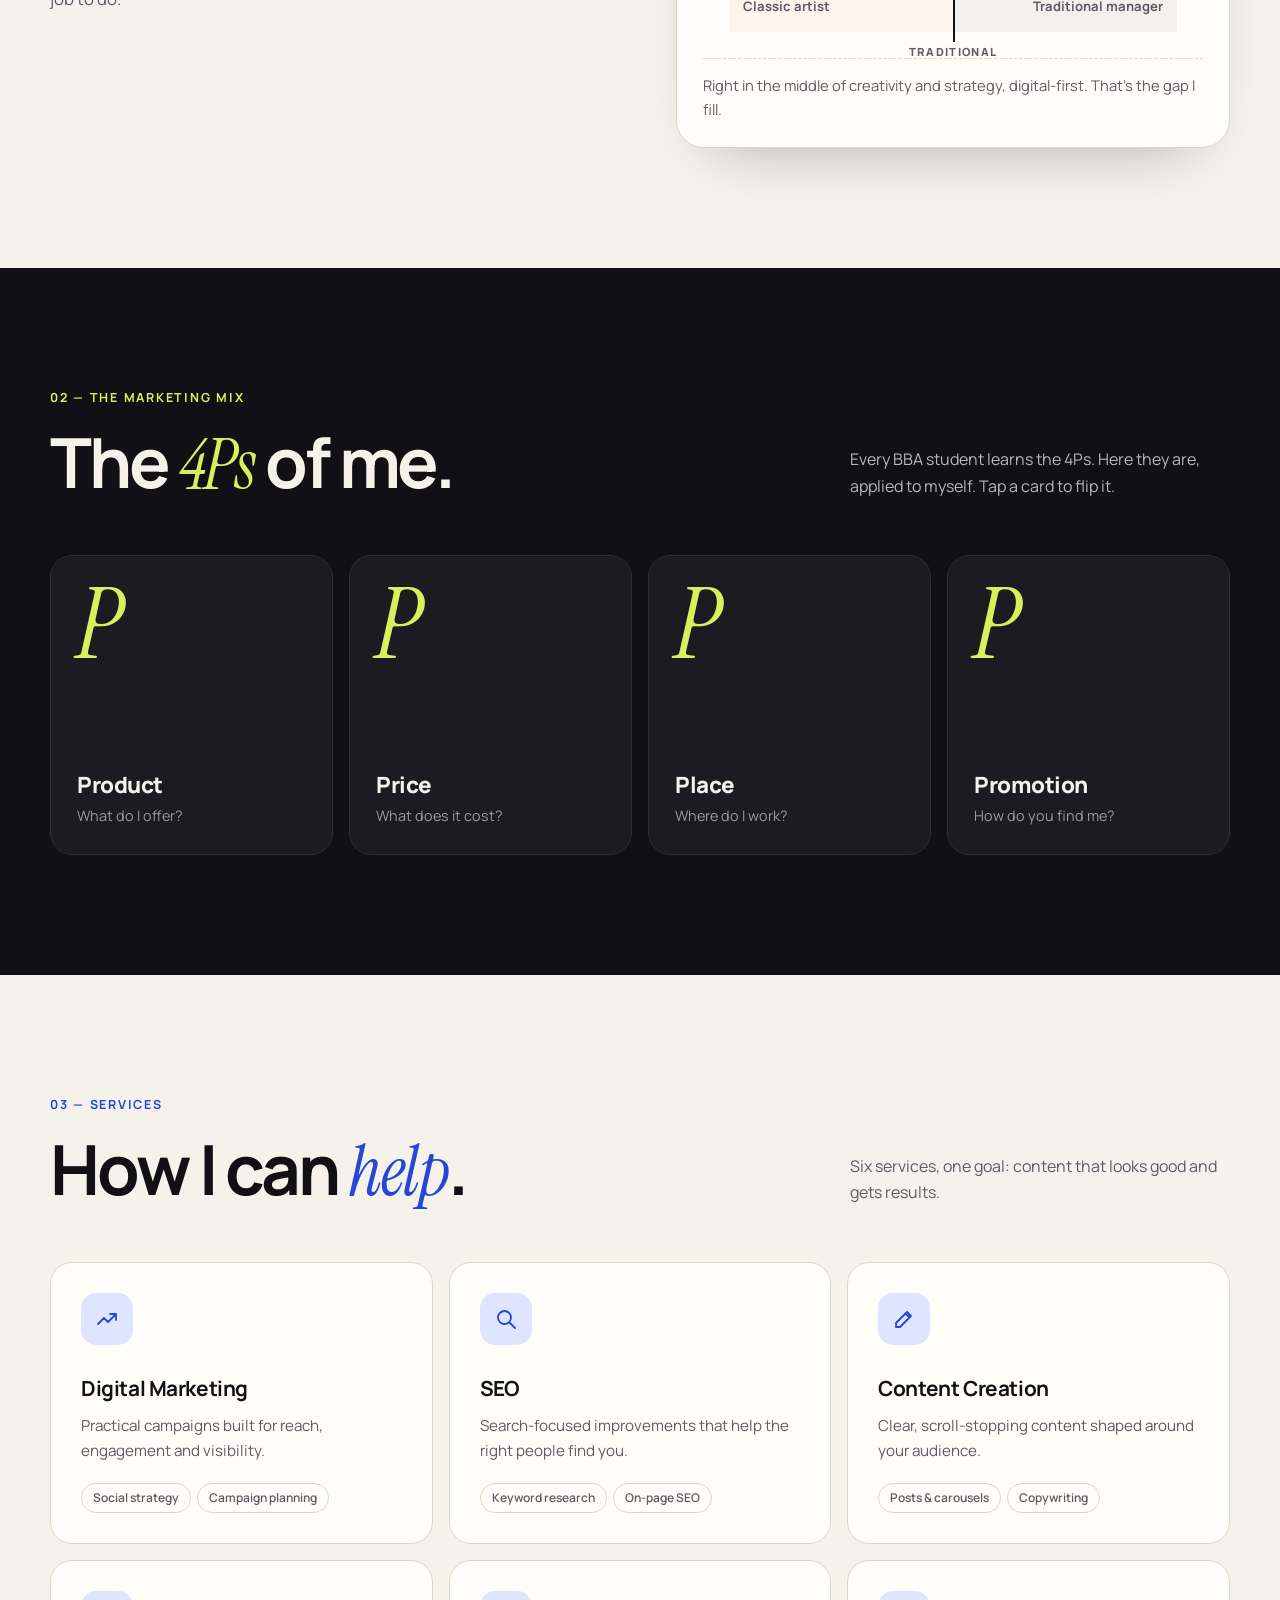
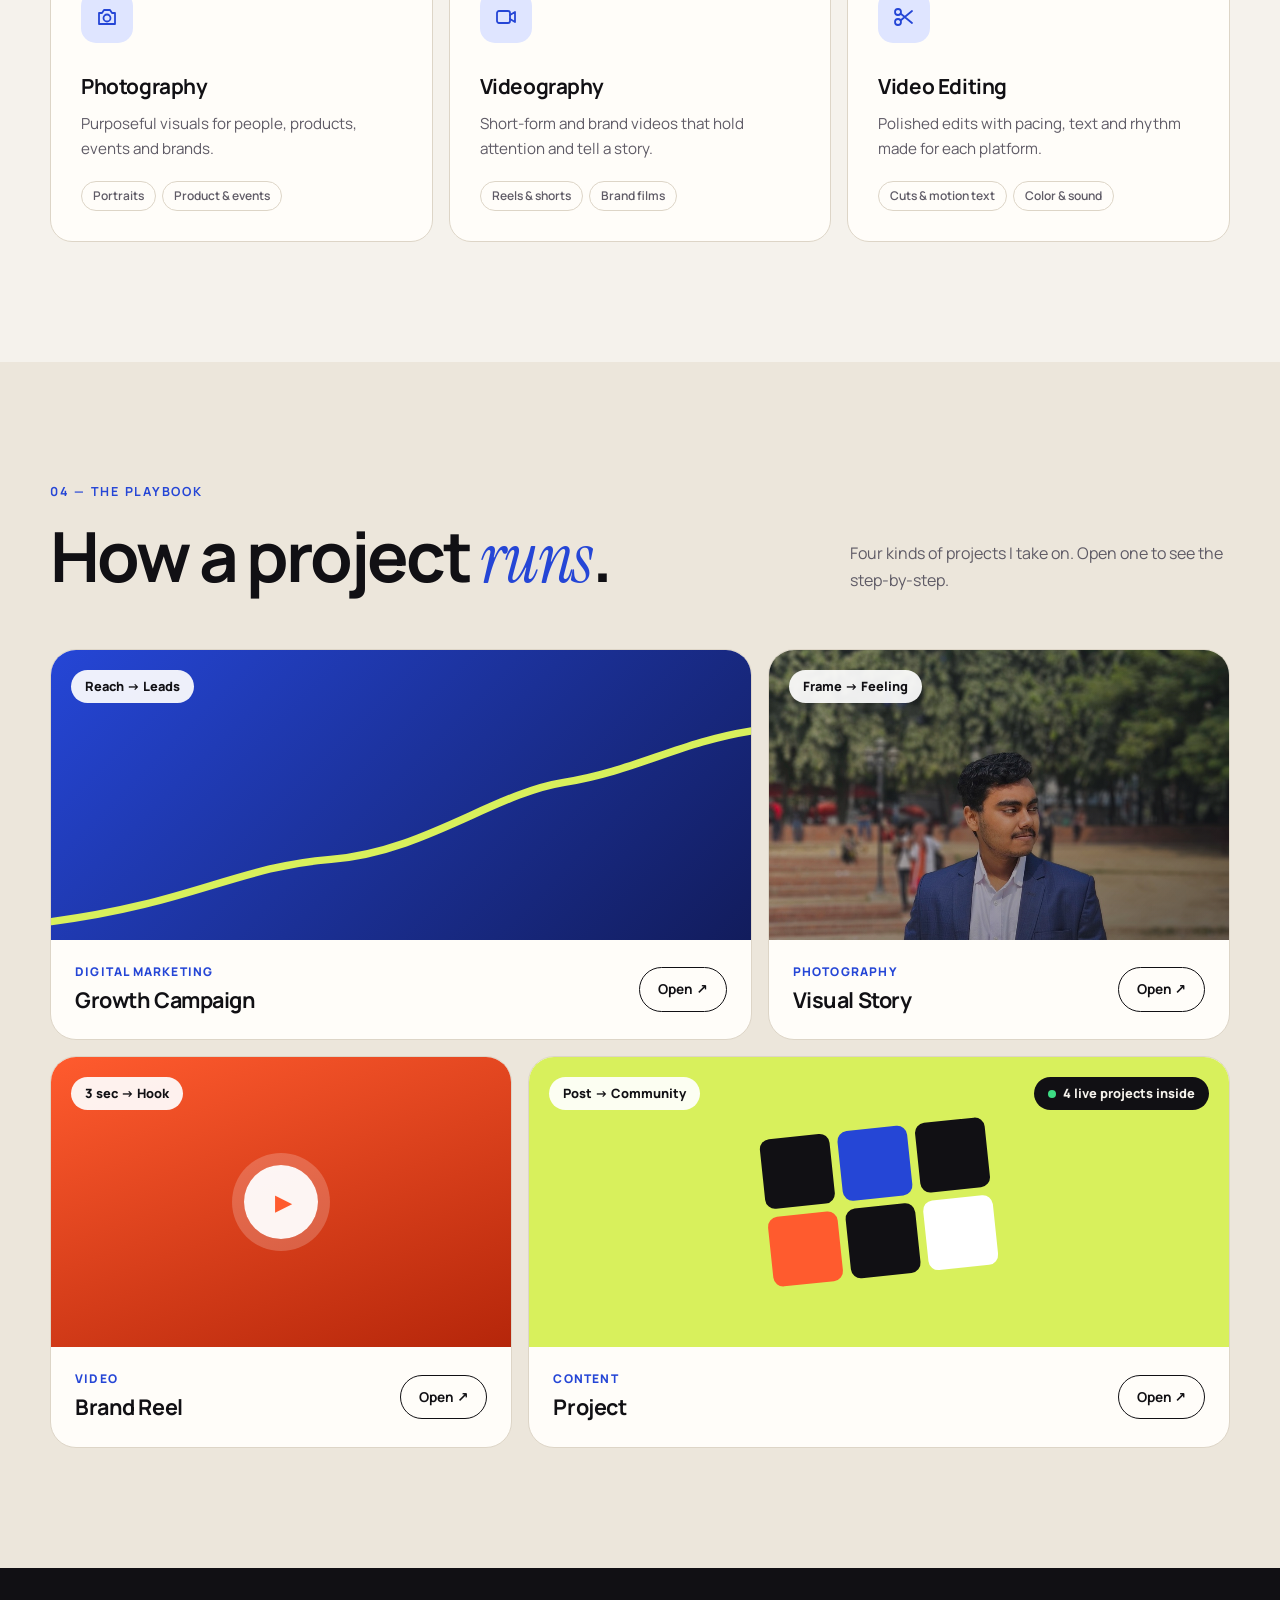
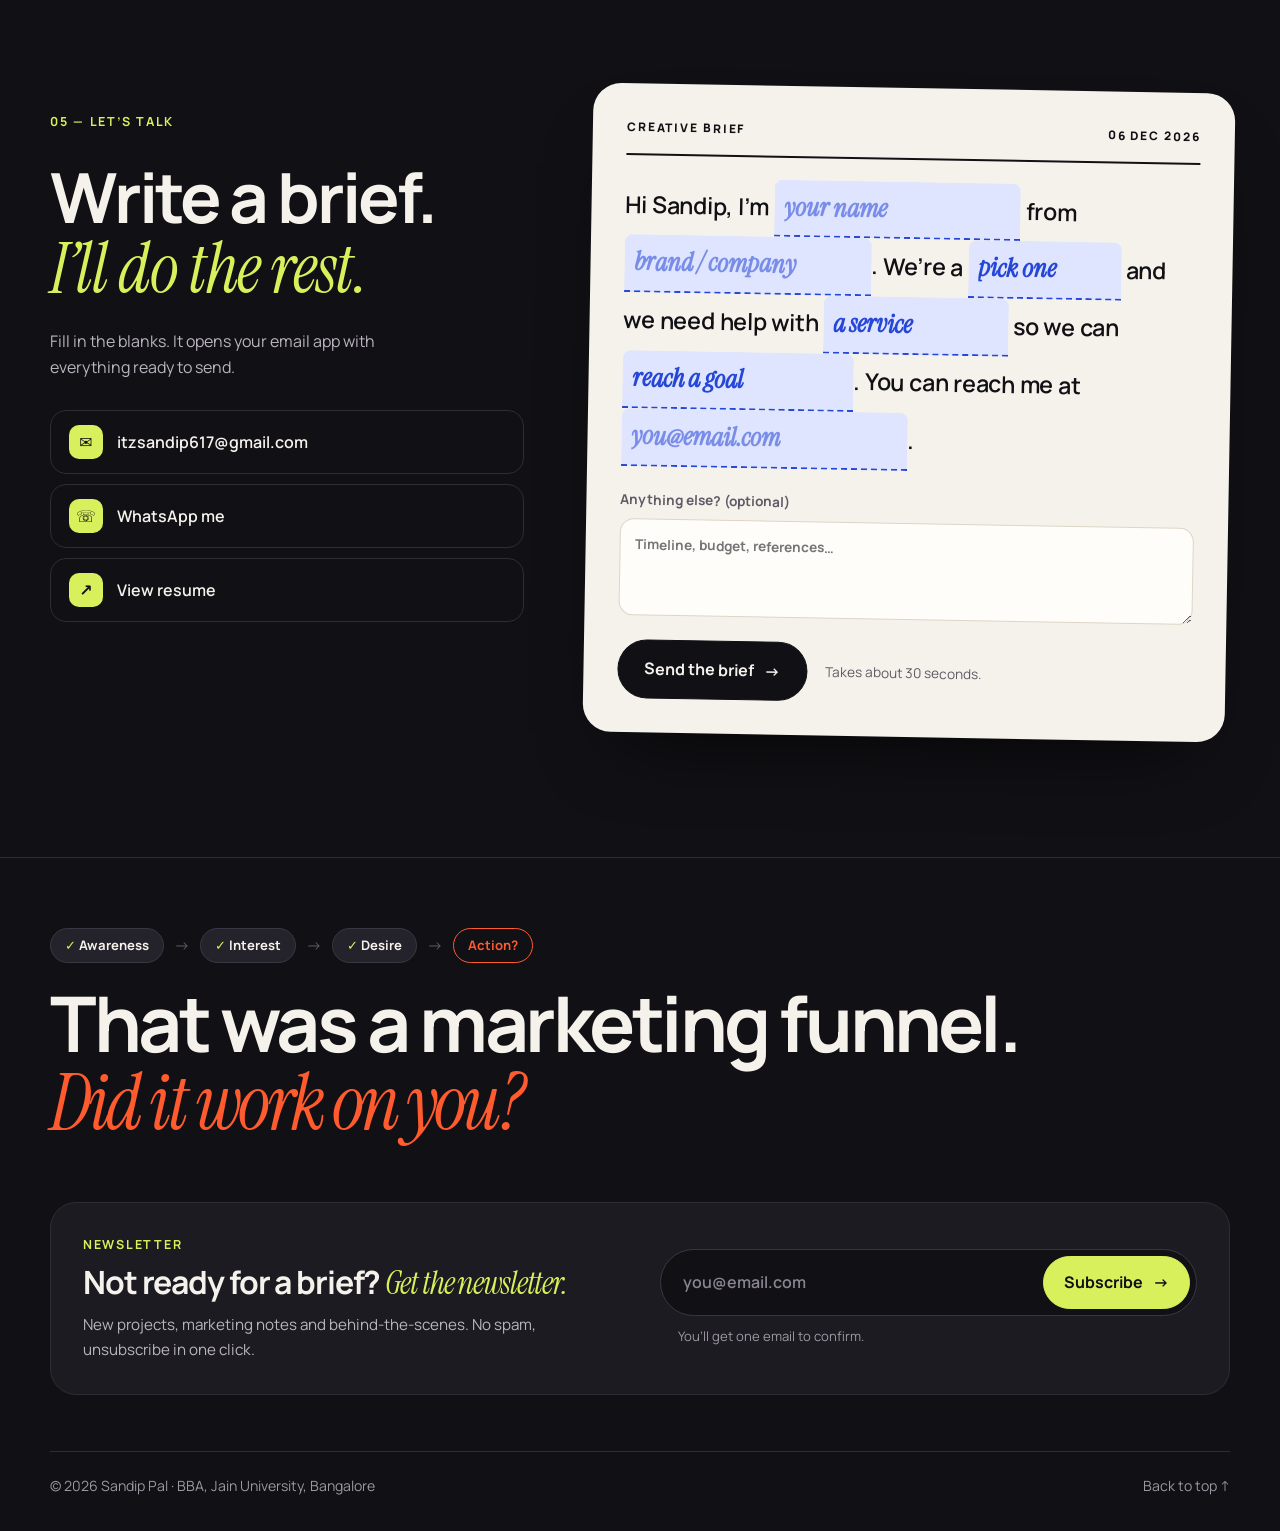
==== commit bec25d63: "Add a shared Safari setup guide with a slide-in "Show me how" panel New page /guides/safari-extensio" ====
--- a/index.html
+++ b/index.html
@@ -68,7 +68,7 @@
   <link
     href="https://fonts.googleapis.com/css2?family=Instrument+Serif:ital@0;1&family=Manrope:wght@400;500;600;700;800&display=swap"
     rel="stylesheet">
-  <link rel="stylesheet" href="style.css?v=20261110c">
+  <link rel="stylesheet" href="style.css?v=20261110d">
 </head>
 
 <body>
@@ -601,7 +601,7 @@
     </div>
   </div>
 
-  <script src="script.js?v=20261110c"></script>
+  <script src="script.js?v=20261110d"></script>
 </body>
 
 </html>
--- a/style.css
+++ b/style.css
@@ -706,6 +706,9 @@
 .work-thumb-news .nb-cols { display: grid; grid-template-columns: 2fr 1fr 1fr; gap: 8px; width: min(240px, 100%); }
 .work-thumb-news .nb-cols i { height: 22px; background: repeating-linear-gradient(#1b1814 0 2px, transparent 2px 6px); opacity: .22; }
 .work-thumb-news .nb-cols i:first-child { opacity: .4; }
+.work-help { margin-top: 6px; padding: 14px 18px; border-radius: 14px; border: 1px dashed var(--line); color: var(--muted); font-size: .93rem; }
+.work-help a { font-weight: 700; color: var(--ink); text-decoration: underline; text-underline-offset: 3px; }
+.work-help a:hover { color: var(--blue); }
 .work-info { padding: 18px 20px 20px; display: grid; gap: 8px; }
 .work-info h3 { font-size: 1.3rem; letter-spacing: -.02em; line-height: 1.2; }
 .work-desc { color: var(--muted); font-size: .93rem; }
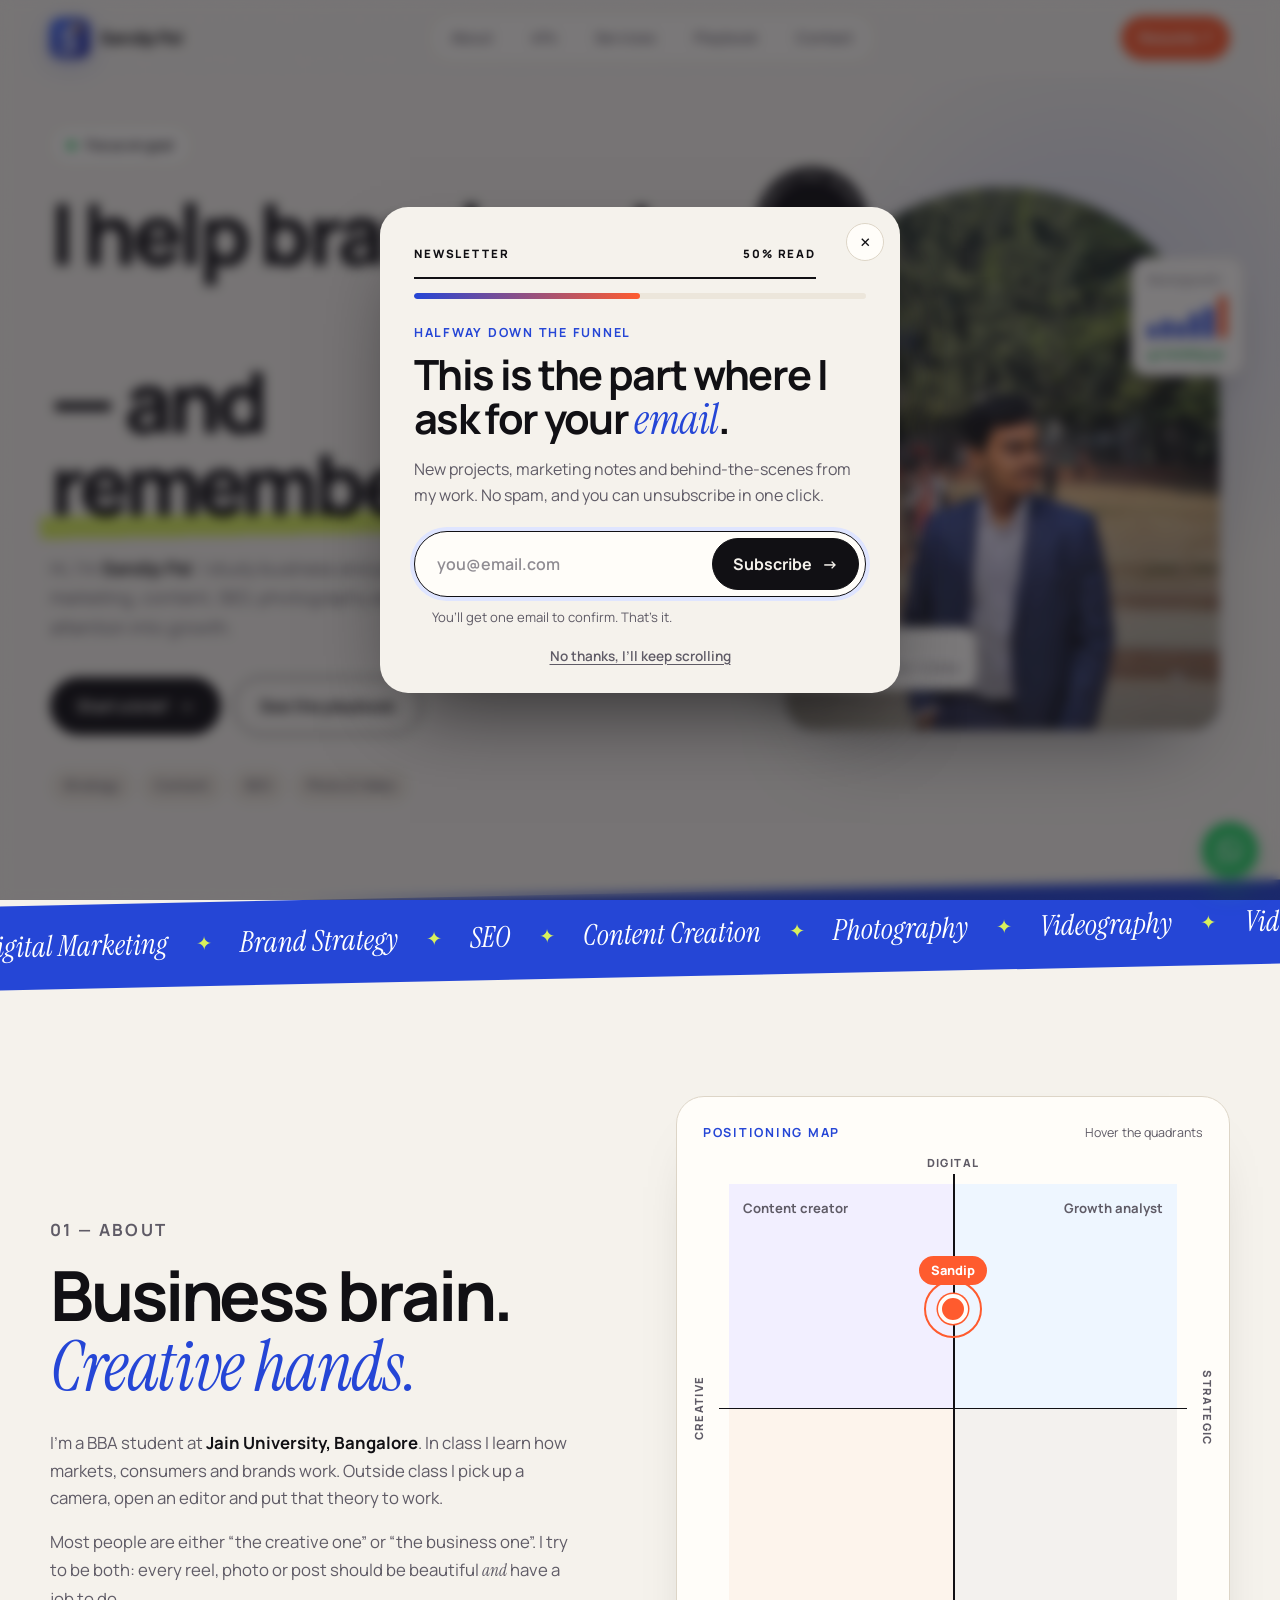
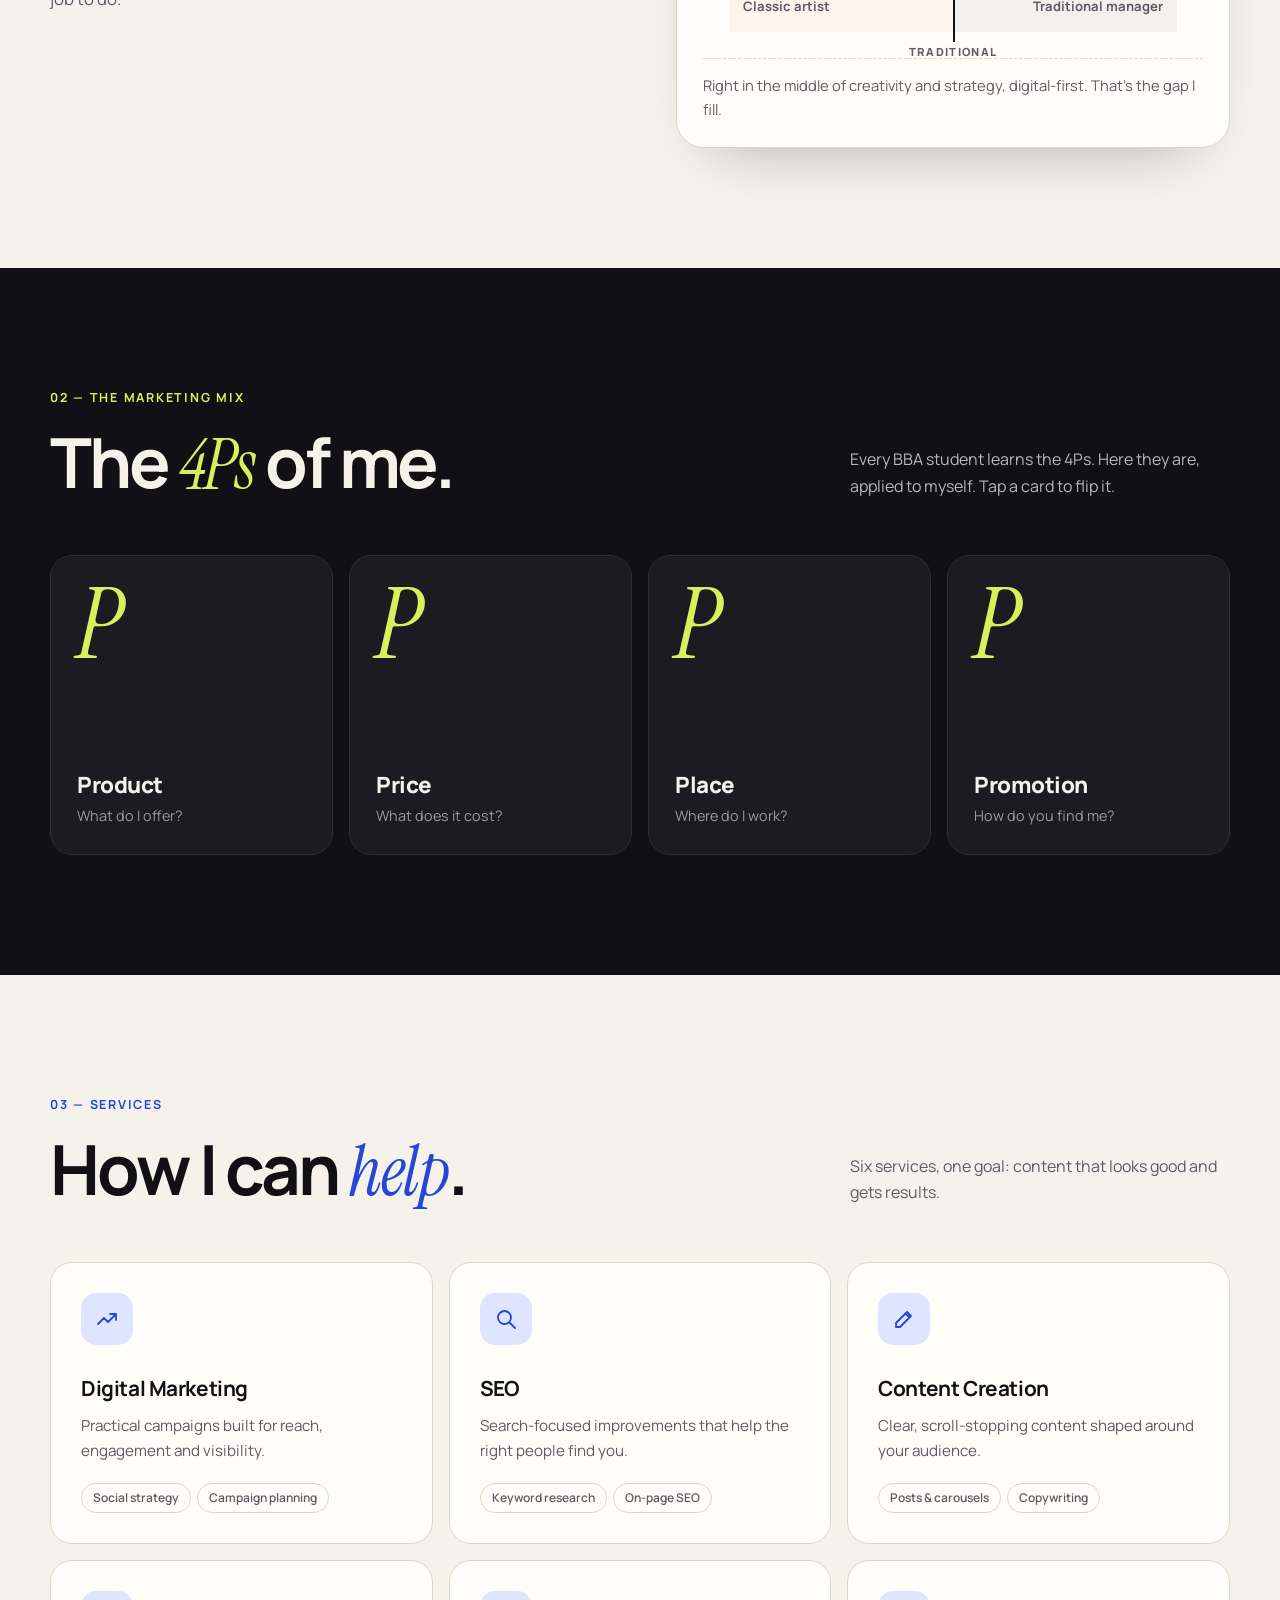
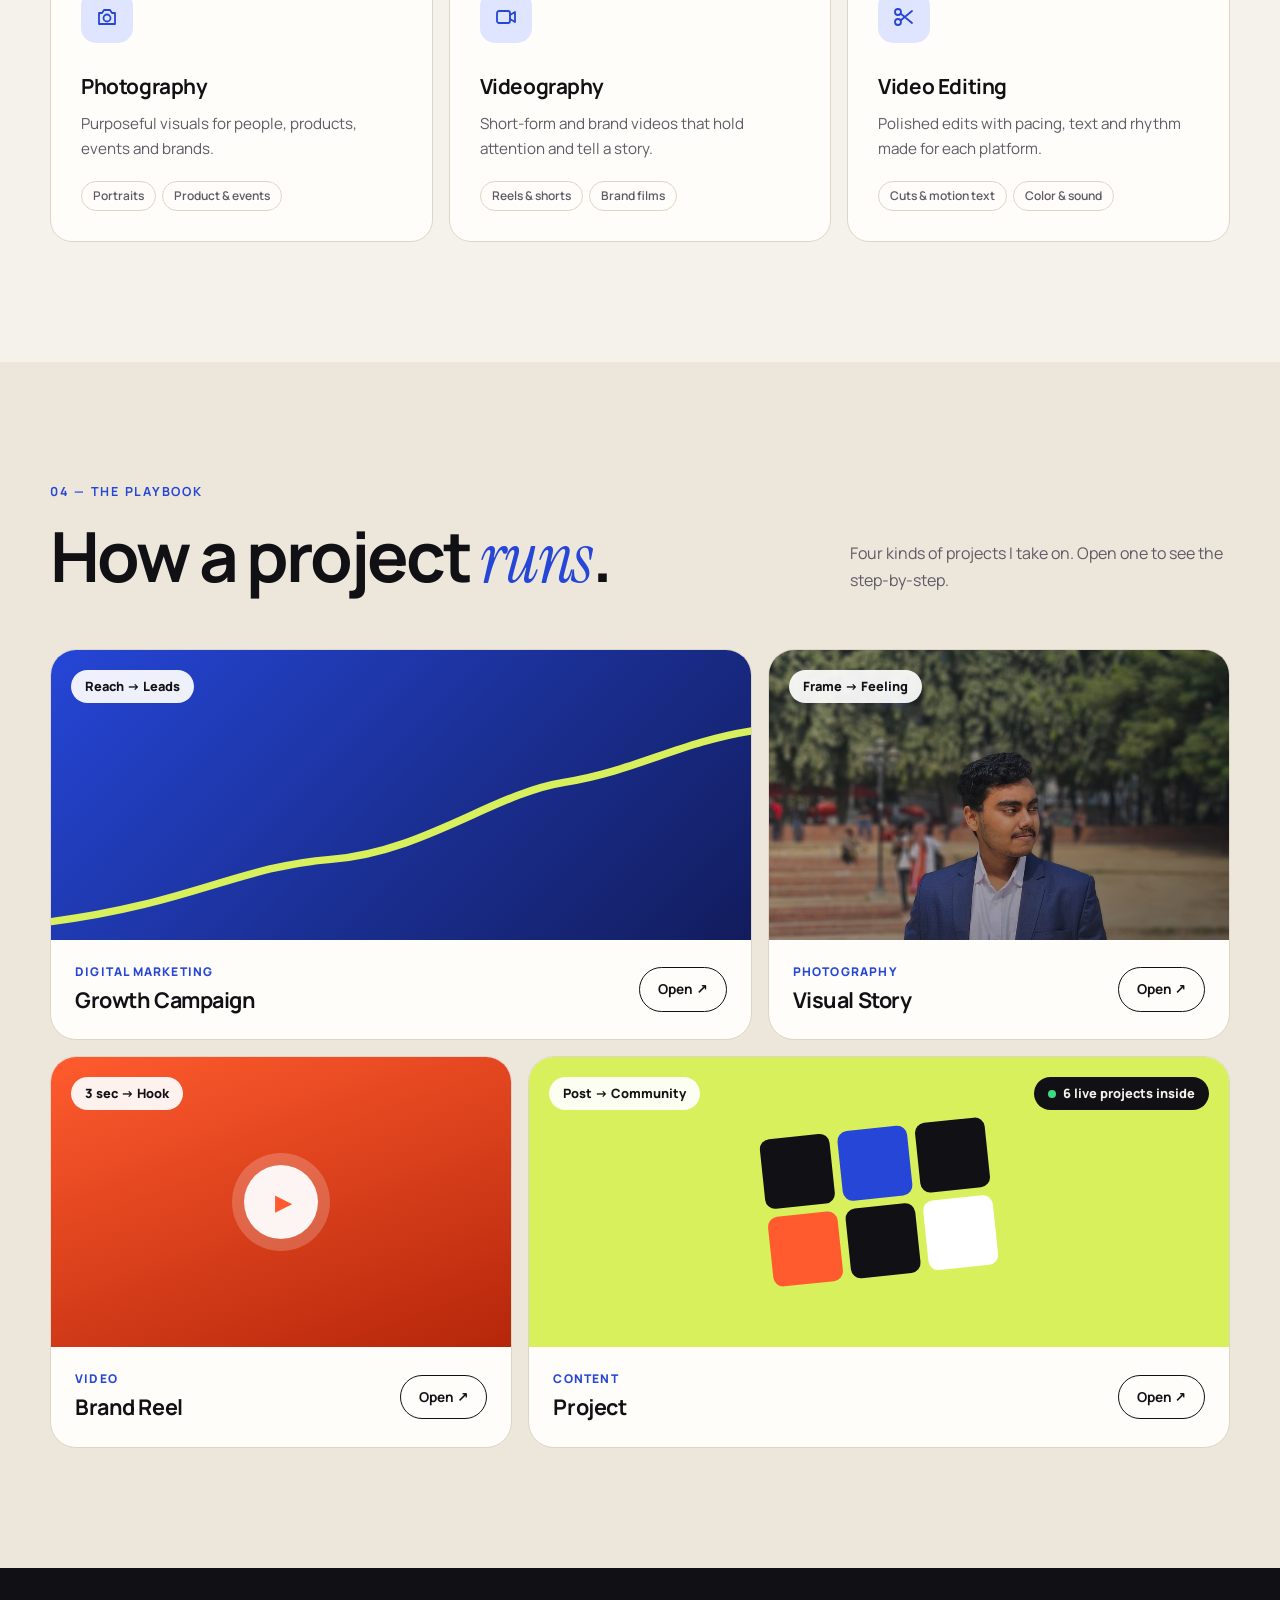
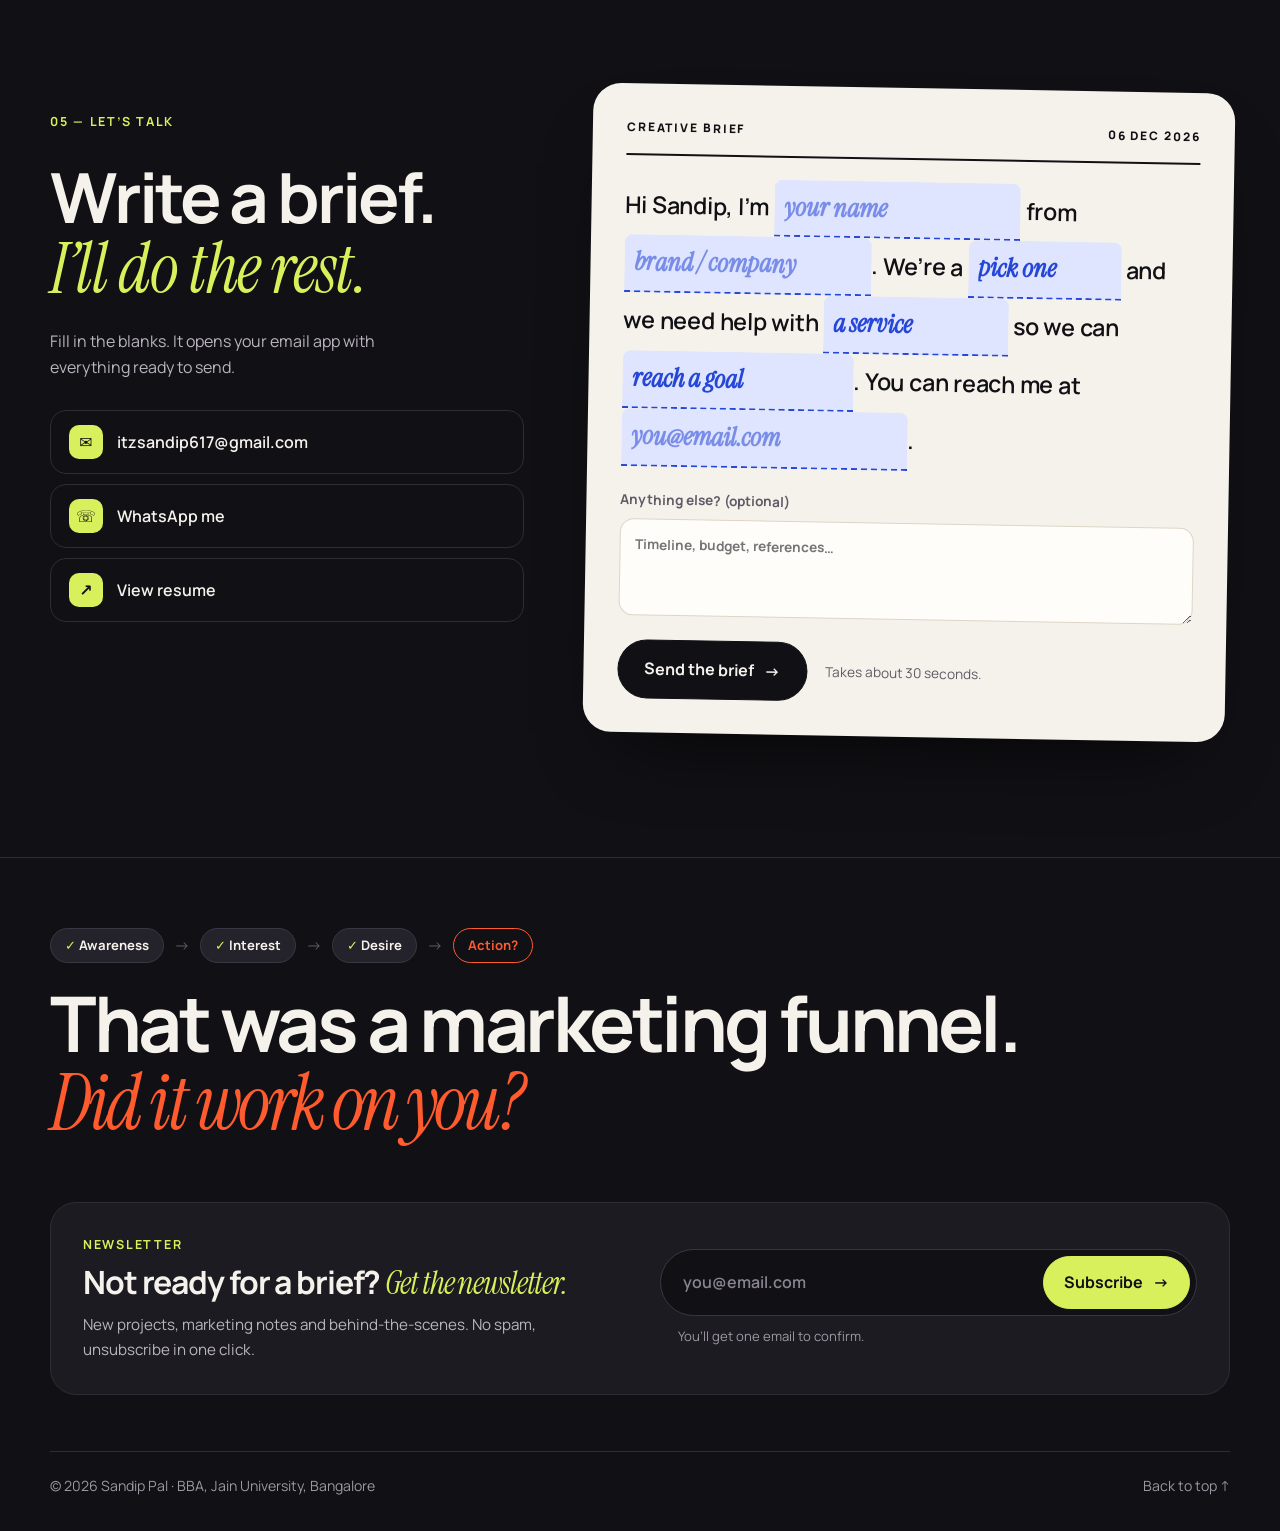
==== commit 35ee9988: "Project tile: 6 live projects inside Co-Authored-By: Claude Opus 5.5 <noreply@anthropic.com>" ====
--- a/index.html
+++ b/index.html
@@ -68,7 +68,7 @@
   <link
     href="https://fonts.googleapis.com/css2?family=Instrument+Serif:ital@0;1&family=Manrope:wght@400;500;600;700;800&display=swap"
     rel="stylesheet">
-  <link rel="stylesheet" href="style.css?v=20261110d">
+  <link rel="stylesheet" href="style.css?v=20261125a">
 </head>
 
 <body>
@@ -420,7 +420,7 @@
           <article class="project-card project-large reveal" data-project="series">
             <div class="project-thumb thumb-d">
               <span class="thumb-kpi">Post → Community</span>
-              <span class="thumb-live">4 live projects inside</span>
+              <span class="thumb-live">6 live projects inside</span>
               <div class="thumb-grid" aria-hidden="true"><i></i><i></i><i></i><i></i><i></i><i></i></div>
             </div>
             <div class="project-info">
@@ -601,7 +601,7 @@
     </div>
   </div>
 
-  <script src="script.js?v=20261110d"></script>
+  <script src="script.js?v=20261125a"></script>
 </body>
 
 </html>
--- a/style.css
+++ b/style.css
@@ -706,6 +706,12 @@
 .work-thumb-news .nb-cols { display: grid; grid-template-columns: 2fr 1fr 1fr; gap: 8px; width: min(240px, 100%); }
 .work-thumb-news .nb-cols i { height: 22px; background: repeating-linear-gradient(#1b1814 0 2px, transparent 2px 6px); opacity: .22; }
 .work-thumb-news .nb-cols i:first-child { opacity: .4; }
+.work-thumb-sb { background: radial-gradient(ellipse 60% 10% at 50% 46%, rgba(255, 205, 110, .55), transparent 70%), radial-gradient(circle at 50% 46%, rgba(246, 180, 70, .18), transparent 55%), #05040a; align-content: center; justify-items: center; gap: 10px; }
+.work-thumb-sb .sb-hole { width: 64px; height: 64px; border-radius: 50%; background: #000; box-shadow: 0 0 0 3px #f3c25a, 0 0 22px 6px rgba(243, 194, 90, .55), inset 0 0 12px rgba(0, 0, 0, 1); }
+.work-thumb-sb .sb-word { font-family: var(--sans); font-size: .72rem; font-weight: 800; letter-spacing: .22em; text-transform: uppercase; color: #f3c25a; text-shadow: none; }
+.work-thumb-jhogra { background: radial-gradient(circle at 20% 15%, rgba(255, 201, 60, .55), transparent 60%), radial-gradient(circle at 85% 90%, rgba(232, 69, 44, .35), transparent 60%), #fff3d6; align-content: center; justify-items: center; gap: 10px; }
+.work-thumb-jhogra .jc-logo { width: 64px; height: 64px; border-radius: 16px; background: #fff; }
+.work-thumb-jhogra .jc-word { font-size: 1.25rem; font-weight: 800; color: #e8452c; text-shadow: none; }
 .work-help { margin-top: 6px; padding: 14px 18px; border-radius: 14px; border: 1px dashed var(--line); color: var(--muted); font-size: .93rem; }
 .work-help a { font-weight: 700; color: var(--ink); text-decoration: underline; text-underline-offset: 3px; }
 .work-help a:hover { color: var(--blue); }
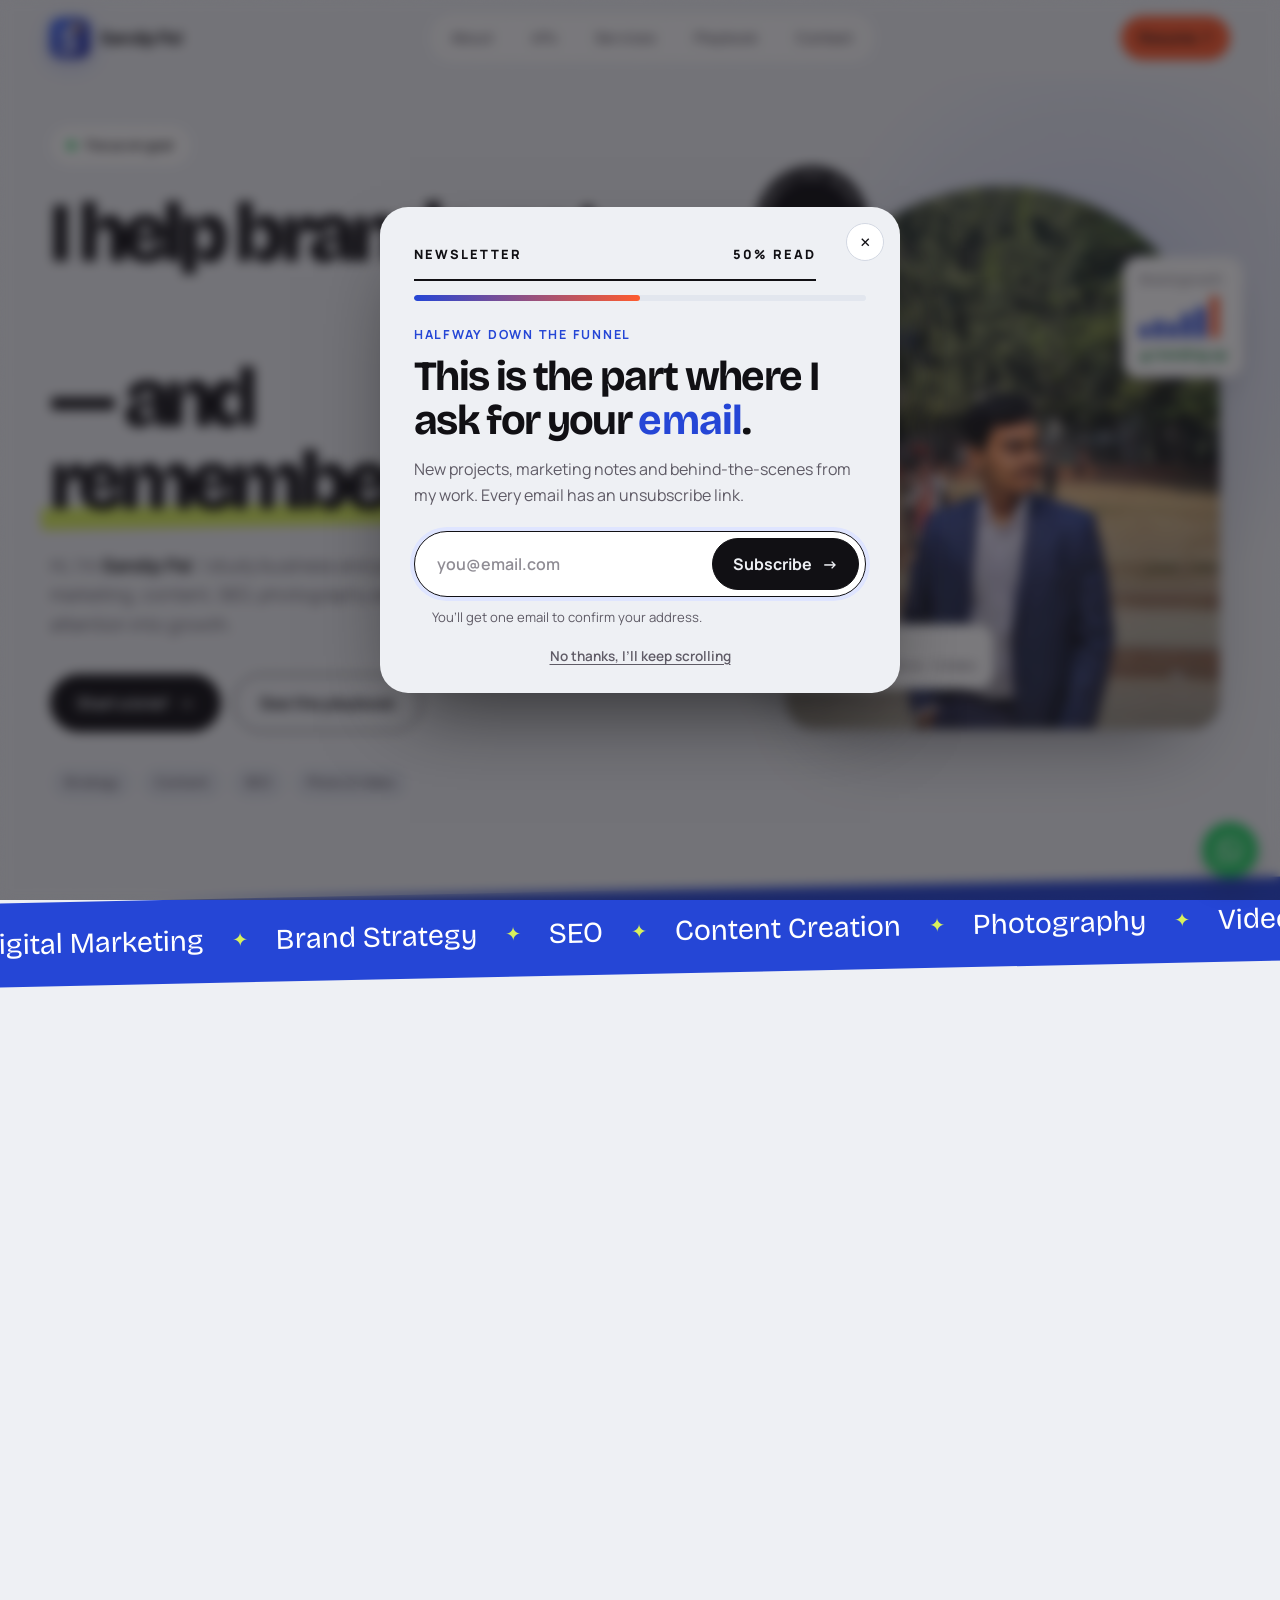
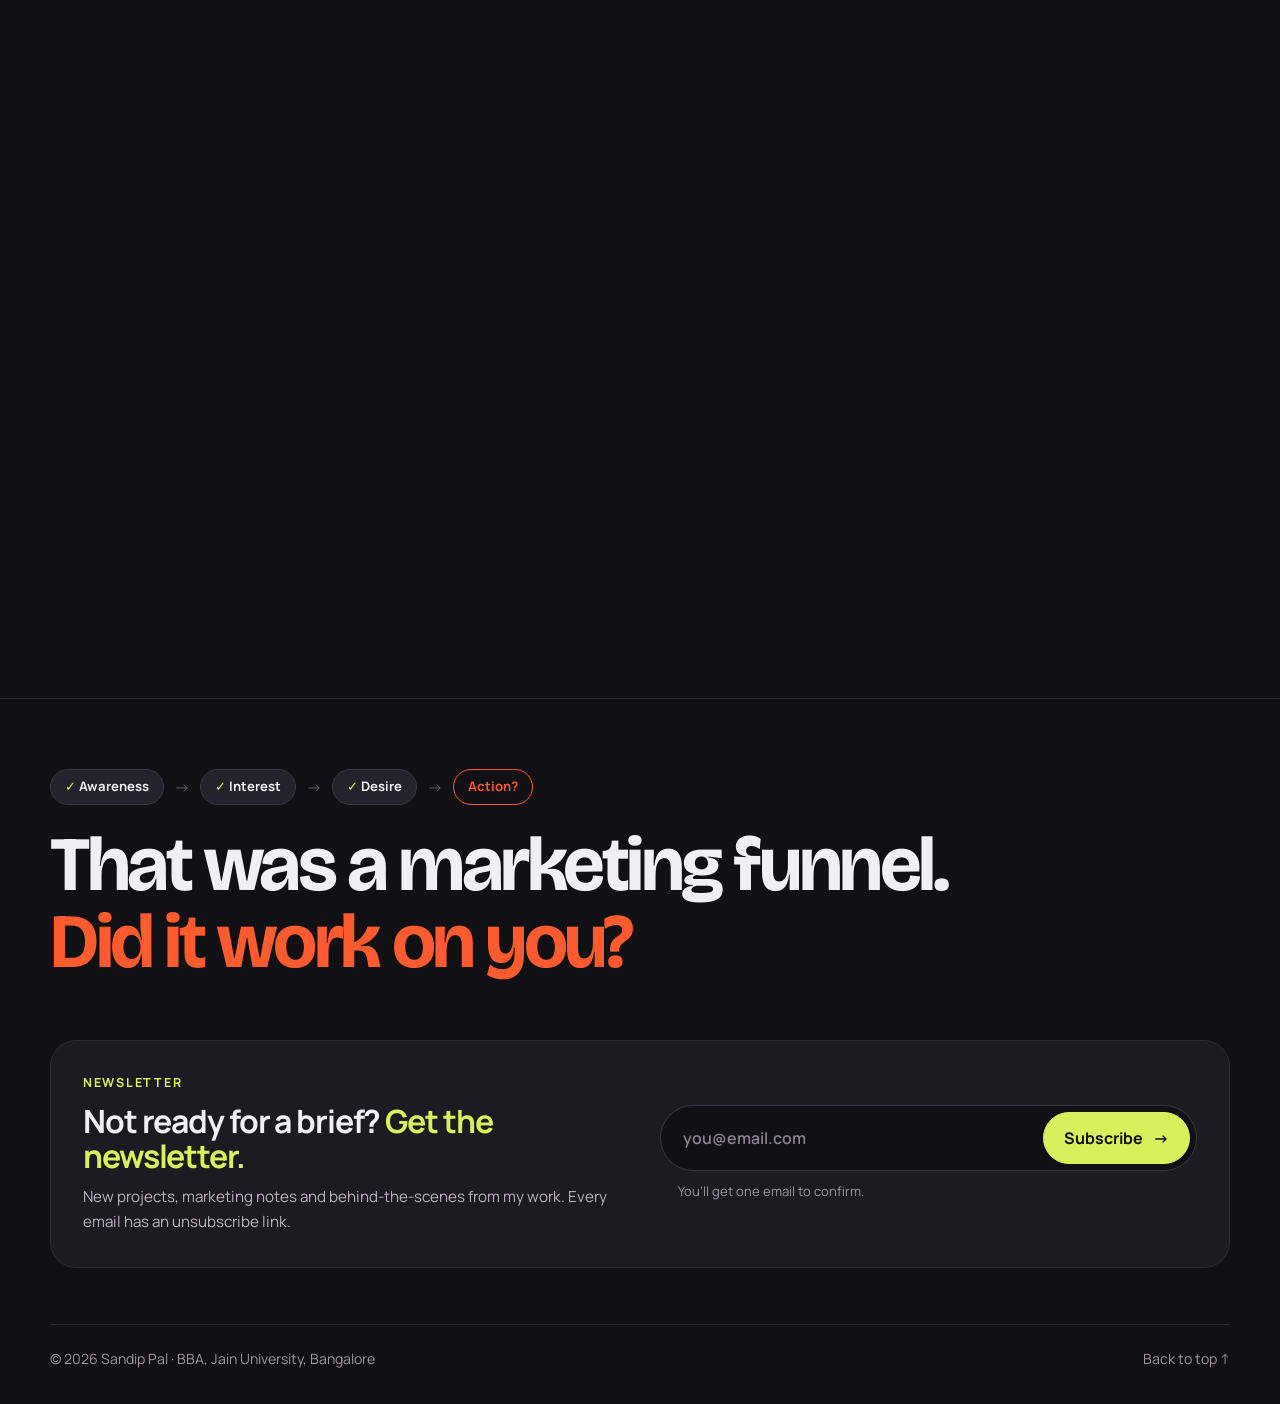
==== commit 842a0aaa: "Cinematic intro, scroll-driven motion and refreshed look Opening intro plays once per session; hero," ====
--- a/index.html
+++ b/index.html
@@ -20,7 +20,7 @@
     content="Sandip Pal, Sandip Pal Portfolio, Sandip Pal Digital Marketing, Sandip Pal Content Creator, Sandip Pal Jain University, BBA Jain University Bangalore, Sandip Pal Videographer, Sandip Pal Photographer">
   <meta name="author" content="Sandip Pal">
   <meta name="robots" content="index, follow, max-image-preview:large">
-  <meta name="theme-color" content="#f5f2ec">
+  <meta name="theme-color" content="#eef0f4">
 
   <!-- Open Graph / Social Media SEO -->
   <meta property="og:type" content="website">
@@ -66,12 +66,30 @@
   <link rel="preconnect" href="https://fonts.googleapis.com">
   <link rel="preconnect" href="https://fonts.gstatic.com" crossorigin>
   <link
-    href="https://fonts.googleapis.com/css2?family=Instrument+Serif:ital@0;1&family=Manrope:wght@400;500;600;700;800&display=swap"
+    href="https://fonts.googleapis.com/css2?family=Bricolage+Grotesque:opsz,wght@12..96,600..800&family=Manrope:wght@400;500;600;700;800&display=swap"
     rel="stylesheet">
-  <link rel="stylesheet" href="style.css?v=20261125a">
+  <link rel="stylesheet" href="style.css?v=20261128c">
+  <!-- skip the opening intro on repeat visits in the same tab session, or for reduced motion -->
+  <script>
+    try {
+      if (sessionStorage.getItem("introSeen") || matchMedia("(prefers-reduced-motion: reduce)").matches)
+        document.documentElement.classList.add("no-intro");
+    } catch (e) { document.documentElement.classList.add("no-intro"); }
+  </script>
 </head>
 
 <body>
+  <!-- ===== Cinematic opening: plays once per session, click to skip ===== -->
+  <div class="intro" id="intro" aria-hidden="true">
+    <div class="intro-bar intro-bar-top"></div>
+    <div class="intro-inner">
+      <p class="intro-rec"><span class="live-dot"></span> REC</p>
+      <p class="intro-name"><span>Sandip</span> <em>Pal</em></p>
+      <p class="intro-tag">Marketing mind · Creative hands</p>
+    </div>
+    <div class="intro-bar intro-bar-bottom"></div>
+  </div>
+
   <div class="scroll-progress" id="scrollProgress"></div>
 
   <!-- ===== FUNNEL METER: the site is a live AIDA funnel ===== -->
@@ -183,7 +201,7 @@
     <section class="section" id="about" data-stage="interest">
       <div class="container about-grid">
         <div class="about-copy">
-          <p class="eyebrow reveal">01 — About</p>
+          <p class="eyebrow reveal">About</p>
           <h2 class="reveal">Business brain.<br><em>Creative hands.</em></h2>
           <p class="reveal">
             I’m a BBA student at <strong>Jain University, Bangalore</strong>. In class I learn how markets,
@@ -228,7 +246,7 @@
       <div class="container">
         <div class="section-head reveal">
           <div>
-            <p class="eyebrow">02 — The marketing mix</p>
+            <p class="eyebrow">The marketing mix</p>
             <h2>The <em>4Ps</em> of me.</h2>
           </div>
           <p>Every BBA student learns the 4Ps. Here they are, applied to myself. Tap a card to flip it.</p>
@@ -276,7 +294,7 @@
       <div class="container">
         <div class="section-head reveal">
           <div>
-            <p class="eyebrow">03 — Services</p>
+            <p class="eyebrow">Services</p>
             <h2>How I can <em>help</em>.</h2>
           </div>
           <p>Six services, one goal: content that looks good and gets results.</p>
@@ -374,7 +392,7 @@
       <div class="container">
         <div class="section-head reveal">
           <div>
-            <p class="eyebrow">04 — The playbook</p>
+            <p class="eyebrow">The playbook</p>
             <h2>How a project <em>runs</em>.</h2>
           </div>
           <p>Four kinds of projects I take on. Open one to see the step-by-step.</p>
@@ -439,7 +457,7 @@
     <section class="section contact" id="contact" data-stage="action">
       <div class="container contact-grid">
         <div class="contact-side reveal">
-          <p class="eyebrow">05 — Let’s talk</p>
+          <p class="eyebrow">Let’s talk</p>
           <h2>Write a brief.<br><em>I’ll do the rest.</em></h2>
           <p>Fill in the blanks. It opens your email app with everything ready to send.</p>
           <div class="contact-links">
@@ -519,7 +537,7 @@
         <div class="fn-copy">
           <p class="eyebrow">Newsletter</p>
           <h3>Not ready for a brief? <em>Get the newsletter.</em></h3>
-          <p>New projects, marketing notes and behind-the-scenes. No spam, unsubscribe in one click.</p>
+          <p>New projects, marketing notes and behind-the-scenes from my work. Every email has an unsubscribe link.</p>
         </div>
         <div class="fn-side">
           <form class="fn-form" id="footerNlForm"
@@ -575,8 +593,7 @@
       <div class="nl-body">
         <p class="eyebrow">Halfway down the funnel</p>
         <h2 id="nlTitle">This is the part where I ask for your <em>email</em>.</h2>
-        <p class="nl-text" id="nlText">New projects, marketing notes and behind-the-scenes from my work. No spam, and you can
-          unsubscribe in one click.</p>
+        <p class="nl-text" id="nlText">New projects, marketing notes and behind-the-scenes from my work. Every email has an unsubscribe link.</p>
         <!-- Posts to the MailerLite form "Website popup (50% scroll)" → group "Website newsletter" -->
         <form class="nl-form" id="nlForm"
           action="https://assets.mailerlite.com/jsonp/2780838/forms/203667046511150673/subscribe" method="post" novalidate>
@@ -588,7 +605,7 @@
           <input type="hidden" name="anticsrf" value="true">
           <button class="btn btn-primary" type="submit">Subscribe <span aria-hidden="true">→</span></button>
         </form>
-        <p class="nl-note" id="nlNote" role="status" aria-live="polite">You’ll get one email to confirm. That’s it.</p>
+        <p class="nl-note" id="nlNote" role="status" aria-live="polite">You’ll get one email to confirm your address.</p>
         <button class="nl-skip" type="button" data-nl-close>No thanks, I’ll keep scrolling</button>
       </div>
 
@@ -601,7 +618,7 @@
     </div>
   </div>
 
-  <script src="script.js?v=20261125a"></script>
+  <script src="script.js?v=20261128a"></script>
 </body>
 
 </html>
--- a/style.css
+++ b/style.css
@@ -3,20 +3,20 @@
    Editorial business look: warm paper, ink, blazer blue, signal orange
    ========================================================= */
 :root {
-  --paper: #f5f2ec;
-  --paper-2: #ece6db;
-  --card: #fffdf9;
+  --paper: #eef0f4;
+  --paper-2: #e2e6ee;
+  --card: #ffffff;
   --ink: #111014;
   --ink-2: #1c1b21;
   --muted: #5f5b66;
-  --line: #ddd5c7;
+  --line: #d3d8e2;
   --blue: #2546d6;
   --blue-soft: #dfe5ff;
   --orange: #ff5b2e;
   --lime: #d8f05c;
   --radius: 22px;
   --container: 1180px;
-  --serif: "Instrument Serif", Georgia, serif;
+  --display: "Bricolage Grotesque", "Manrope", system-ui, sans-serif;
   --sans: "Manrope", system-ui, -apple-system, "Segoe UI", sans-serif;
   --ease: cubic-bezier(.2, .8, .2, 1);
 }
@@ -51,7 +51,9 @@
 a { color: inherit; text-decoration: none; }
 button, input, textarea, select { font: inherit; color: inherit; }
 img { display: block; max-width: 100%; }
-em { font-family: var(--serif); font-style: italic; font-weight: 400; }
+em { font-style: italic; }
+h1, h2, .footer-big { font-family: var(--display); }
+h1 em, h2 em, h3 em, .footer-big em, .intro-name em { font-style: normal; }
 
 ::selection { background: var(--lime); color: var(--ink); }
 
@@ -145,13 +147,13 @@
   padding: 10px 18px;
   border-radius: 999px;
   background: var(--orange);
-  color: #fff;
+  color: var(--ink);
   font-weight: 700;
   font-size: .9rem;
   white-space: nowrap;
   transition: transform .25s var(--ease), box-shadow .25s;
 }
-.nav-resume-btn:hover { transform: translateY(-2px); box-shadow: 0 10px 24px -8px var(--orange); }
+.nav-resume-btn:hover { transform: translateY(-2px); box-shadow: 0 10px 24px -10px rgba(17, 16, 20, .45); }
 
 .menu-toggle { display: none; width: 44px; height: 44px; border: 1px solid var(--line); border-radius: 50%; background: var(--card); cursor: pointer; }
 .menu-toggle span { display: block; width: 18px; height: 2px; margin: 4px auto; background: var(--ink); transition: transform .3s; }
@@ -169,7 +171,7 @@
   transition: transform .25s var(--ease), background .25s, color .25s, box-shadow .25s;
 }
 .btn-primary { background: var(--ink); color: var(--paper); }
-.btn-primary:hover { background: var(--blue); border-color: var(--blue); transform: translateY(-3px); box-shadow: 0 14px 30px -12px var(--blue); }
+.btn-primary:hover { background: var(--blue); border-color: var(--blue); transform: translateY(-3px); box-shadow: 0 14px 30px -14px rgba(17, 16, 20, .5); }
 .btn-ghost { background: transparent; }
 .btn-ghost:hover { background: var(--ink); color: var(--paper); transform: translateY(-3px); }
 
@@ -215,9 +217,9 @@
 .funnel-steps li.passed { color: var(--ink); }
 .funnel-steps li.passed .funnel-dot { background: var(--blue); }
 .funnel-steps li.current { background: var(--ink); color: var(--paper); transform: translateX(4px); }
-.funnel-steps li.current .funnel-dot { background: var(--orange); box-shadow: 0 0 0 4px rgba(255, 91, 46, .25); }
-.funnel-steps li.converted { background: var(--orange); color: #fff; }
-.funnel-hint { margin-top: 10px; font-size: .72rem; line-height: 1.4; color: var(--muted); }
+.funnel-steps li.current .funnel-dot { background: var(--orange); box-shadow: 0 0 0 4px var(--paper-2); }
+.funnel-steps li.converted { background: var(--orange); color: var(--ink); }
+.funnel-hint { margin-top: 10px; font-size: .8rem; line-height: 1.4; color: var(--muted); }
 
 /* ---------- hero (awareness) ---------- */
 .hero { padding: 48px 0 90px; position: relative; }
@@ -243,12 +245,7 @@
   font-weight: 600;
   margin-bottom: 26px;
 }
-.live-dot { width: 9px; height: 9px; border-radius: 50%; background: #22c55e; flex: none; animation: live 2s infinite; }
-@keyframes live {
-  0% { box-shadow: 0 0 0 0 rgba(34, 197, 94, .55); }
-  70% { box-shadow: 0 0 0 9px rgba(34, 197, 94, 0); }
-  100% { box-shadow: 0 0 0 0 rgba(34, 197, 94, 0); }
-}
+.live-dot { width: 9px; height: 9px; border-radius: 50%; background: #22c55e; flex: none;  }
 
 .hero h1 {
   font-size: clamp(2.9rem, 6.6vw, 6rem);
@@ -317,7 +314,7 @@
   animation: float 6s ease-in-out infinite;
 }
 .float-card strong { display: block; font-size: .9rem; line-height: 1.2; }
-.float-card small { display: block; font-size: .74rem; color: var(--muted); }
+.float-card small { display: block; font-size: .8rem; color: var(--muted); }
 @keyframes float { 0%, 100% { translate: 0 0; } 50% { translate: 0 -10px; } }
 
 .card-status { left: -6px; bottom: 70px; }
@@ -331,7 +328,7 @@
 .mini-bars i:nth-child(5) { height: 74%; animation-delay: .6s; }
 .mini-bars i:nth-child(6) { height: 100%; background: var(--orange); animation-delay: .75s; }
 @keyframes bar { from { transform: scaleY(.55); transform-origin: bottom; } to { transform: scaleY(1); transform-origin: bottom; } }
-.trend { font-size: .72rem; font-weight: 800; color: #16a34a; }
+.trend { font-size: .8rem; font-weight: 800; color: #15803d; }
 
 .card-badge {
   left: 0; top: 0;
@@ -350,8 +347,8 @@
 
 /* ---------- ticker ---------- */
 .ticker { background: var(--blue); color: #fff; overflow: hidden; padding: 18px 0; transform: rotate(-1.2deg); margin: 0 -20px; }
-.ticker-track { display: flex; gap: 28px; width: max-content; animation: ticker 32s linear infinite; }
-.ticker span { font-family: var(--serif); font-style: italic; font-size: 1.8rem; white-space: nowrap; }
+.ticker-track { display: flex; gap: 28px; width: max-content;  }
+.ticker span { font-family: var(--display); font-size: 1.8rem; white-space: nowrap; }
 .ticker b { color: var(--lime); font-size: 1.2rem; align-self: center; }
 @keyframes ticker { to { transform: translateX(-50%); } }
 
@@ -380,7 +377,7 @@
 .map::before, .map::after { content: ""; position: absolute; background: var(--ink); z-index: 1; }
 .map::before { left: 50%; top: -10px; bottom: -10px; width: 1.5px; }
 .map::after { top: 50%; left: -10px; right: -10px; height: 1.5px; }
-.axis { position: absolute; font-size: .7rem; font-weight: 800; letter-spacing: .12em; text-transform: uppercase; color: var(--muted); z-index: 2; }
+.axis { position: absolute; font-size: .75rem; font-weight: 800; letter-spacing: .12em; text-transform: uppercase; color: var(--muted); z-index: 2; }
 .axis-top { top: -30px; left: 50%; transform: translateX(-50%); }
 .axis-bottom { bottom: -30px; left: 50%; transform: translateX(-50%); }
 .axis-left { left: -30px; top: 50%; transform: translate(-50%, -50%) rotate(-90deg); }
@@ -425,7 +422,7 @@
   padding: 4px 12px;
   border-radius: 999px;
   background: var(--orange);
-  color: #fff;
+  color: var(--ink);
   font-size: .8rem;
   font-weight: 800;
   white-space: nowrap;
@@ -446,12 +443,12 @@
   -webkit-backface-visibility: hidden;
 }
 .mix-front { background: var(--ink-2); border: 1px solid #2e2c35; color: var(--paper); }
-.mix-letter { font-family: var(--serif); font-style: italic; font-size: 6rem; line-height: .9; color: var(--lime); }
+.mix-letter { font-family: var(--display); font-size: 6rem; line-height: .9; color: var(--lime); }
 .mix-front .mix-name { margin-top: auto; font-size: 1.4rem; font-weight: 800; letter-spacing: -.02em; }
 .mix-q { color: #9c97a3; font-size: .9rem; }
 .mix-back { transform: rotateY(180deg); background: var(--lime); color: var(--ink); justify-content: flex-end; font-size: 1.02rem; font-weight: 600; line-height: 1.5; }
-.mix-back .mix-name { font-family: var(--serif); font-style: italic; font-size: 2.2rem; font-weight: 400; margin-bottom: auto; }
-.mix-card:nth-child(2) .mix-back { background: var(--orange); color: #fff; }
+.mix-back .mix-name { font-family: var(--display); font-size: 2.2rem; font-weight: 400; margin-bottom: auto; }
+.mix-card:nth-child(2) .mix-back { background: var(--orange); color: var(--ink); }
 .mix-card:nth-child(3) .mix-back { background: var(--blue); color: #fff; }
 .mix-card:nth-child(4) .mix-back { background: var(--paper); }
 .mix-card:focus-visible { outline: 3px solid var(--lime); outline-offset: 4px; border-radius: var(--radius); }
@@ -481,11 +478,14 @@
 }
 .service-card:hover { transform: translateY(-6px); border-color: var(--ink); box-shadow: 0 26px 50px -30px rgba(17, 16, 20, .45); }
 .service-card:hover::before { opacity: 1; }
-.service-icon { display: grid; place-items: center; width: 52px; height: 52px; border-radius: 15px; background: var(--blue-soft); margin-bottom: 26px; transition: background .3s, transform .4s var(--ease); }
-.service-icon svg { width: 24px; height: 24px; fill: none; stroke: var(--blue); stroke-width: 1.8; stroke-linecap: round; stroke-linejoin: round; transition: stroke .3s; }
-.service-card:hover .service-icon { background: var(--orange); transform: rotate(-8deg); }
-.service-card:hover .service-icon svg { stroke: #fff; }
-.service-card h3 { font-size: 1.3rem; letter-spacing: -.02em; margin-bottom: 8px; }
+.service-card { display: grid; grid-template-columns: auto 1fr; align-items: center; column-gap: 12px; }
+.service-card > :not(.service-icon, h3) { grid-column: 1 / -1; }
+.service-icon { display: grid; place-items: center; transition: transform .4s var(--ease); }
+.service-icon svg { width: 28px; height: 28px; fill: none; stroke: var(--blue); stroke-width: 1.8; stroke-linecap: round; stroke-linejoin: round; transition: stroke .3s; }
+.service-card:hover .service-icon { transform: rotate(-8deg); }
+.service-card:hover .service-icon svg { stroke: var(--orange); }
+.service-card h3 { font-size: 1.3rem; letter-spacing: -.02em; }
+.service-card p { margin-top: 12px; }
 .service-card p { color: var(--muted); font-size: .95rem; }
 .service-card ul { list-style: none; display: flex; flex-wrap: wrap; gap: 6px; margin-top: 20px; }
 .service-card li { padding: 4px 11px; border-radius: 999px; border: 1px solid var(--line); font-size: .75rem; font-weight: 600; color: var(--muted); }
@@ -555,7 +555,7 @@
   transition: rotate .5s var(--ease);
 }
 .brief:focus-within, .brief:hover { rotate: 0deg; }
-.brief-head { display: flex; justify-content: space-between; padding-bottom: 16px; margin-bottom: 22px; border-bottom: 2px solid var(--ink); font-size: .74rem; font-weight: 800; letter-spacing: .16em; }
+.brief-head { display: flex; justify-content: space-between; padding-bottom: 16px; margin-bottom: 22px; border-bottom: 2px solid var(--ink); font-size: .8rem; font-weight: 800; letter-spacing: .16em; }
 .brief-text { font-size: clamp(1.15rem, 2vw, 1.45rem); line-height: 2.15; font-weight: 600; letter-spacing: -.01em; }
 .brief-text input, .brief-text select {
   border: 0;
@@ -563,8 +563,7 @@
   background: var(--blue-soft);
   border-radius: 8px 8px 0 0;
   padding: 0 10px;
-  font-family: var(--serif);
-  font-style: italic;
+  font-family: var(--display);
   font-size: 1.12em;
   color: var(--blue);
   outline: none;
@@ -575,7 +574,7 @@
 .brief-text input[type="email"] { width: 11em; }
 .brief-text select { cursor: pointer; appearance: none; -webkit-appearance: none; padding-right: 10px; }
 .brief-text input:focus, .brief-text select:focus { background: var(--lime); border-bottom-color: var(--ink); color: var(--ink); }
-.brief-text input::placeholder { color: color-mix(in srgb, var(--blue) 55%, transparent); }
+.brief-text input::placeholder { color: #3d52b8; }
 .brief-text .filled { background: transparent; border-bottom-style: solid; }
 .brief-extra { display: grid; gap: 8px; margin-top: 22px; font-size: .85rem; font-weight: 700; color: var(--muted); }
 .brief-extra textarea { width: 100%; padding: 14px; border: 1px solid var(--line); border-radius: 14px; background: var(--card); resize: vertical; outline: none; }
@@ -590,7 +589,7 @@
 .ff-step.done { background: #24222a; color: var(--paper); }
 .ff-step.done::before { content: "✓ "; color: var(--lime); }
 #ffAction { border-color: var(--orange); color: var(--orange); }
-#ffAction.done { background: var(--orange); color: #fff; }
+#ffAction.done { background: var(--orange); color: var(--ink); }
 #ffAction.done::before { color: #fff; }
 .ff-arrow { color: #5e5a66; }
 .footer-big { font-size: clamp(2.2rem, 6vw, 5rem); line-height: 1; letter-spacing: -.045em; font-weight: 700; margin-bottom: 60px; }
@@ -607,7 +606,7 @@
 .fn-form .nl-field input { color: var(--paper); }
 .fn-form .nl-field input::placeholder { color: #8a8592; }
 .fn-btn { padding: 12px 20px; border-color: var(--lime); background: var(--lime); color: var(--ink); white-space: nowrap; }
-.fn-btn:hover { transform: translateY(-2px); box-shadow: 0 10px 24px -10px var(--lime); }
+.fn-btn:hover { transform: translateY(-2px); box-shadow: 0 10px 24px -10px rgba(0, 0, 0, .6); }
 .fn-form[hidden] { display: none; }
 .fn-form.is-loading .fn-btn { opacity: .6; cursor: progress; }
 .fn-note { min-height: 1.5em; margin-top: 10px; padding-left: 18px; font-size: .82rem; color: #9c97a3; }
@@ -632,7 +631,7 @@
   border-radius: 50%;
   background: #25d366;
   color: #fff;
-  box-shadow: 0 14px 30px -10px rgba(37, 211, 102, .7);
+  box-shadow: 0 14px 30px -12px rgba(17, 16, 20, .45);
   transition: transform .3s var(--ease);
 }
 .whatsapp-float:hover { transform: scale(1.08) rotate(-6deg); }
@@ -669,8 +668,7 @@
   padding: 6px 14px; border-radius: 999px; background: var(--ink); color: var(--paper);
   font-size: .8rem; font-weight: 800;
 }
-.thumb-live::before { content: ""; width: 8px; height: 8px; border-radius: 50%; background: #3ddc84; box-shadow: 0 0 0 0 rgba(61, 220, 132, .6); animation: live-ping 1.8s infinite; }
-@keyframes live-ping { 70% { box-shadow: 0 0 0 8px rgba(61, 220, 132, 0); } 100% { box-shadow: 0 0 0 0 rgba(61, 220, 132, 0); } }
+.thumb-live::before { content: ""; width: 8px; height: 8px; border-radius: 50%; background: #3ddc84; }
 .modal-work { margin-bottom: 26px; }
 .modal-work .eyebrow { margin-bottom: 10px; }
 .work-item { border-radius: 18px; overflow: hidden; background: var(--card); border: 1px solid var(--line); }
@@ -688,7 +686,7 @@
 .wb3 { --c: #ffb703; right: 26%; bottom: 8%; width: 28px; height: 34px; animation-delay: -3s; }
 @keyframes wb-bob { 0%, 100% { transform: translateY(0); } 50% { transform: translateY(-8px); } }
 /* NN Tab thumbnail: dark new-tab look */
-.work-thumb-newtab { background: radial-gradient(circle at 50% 0, #1d2a44, transparent 70%), #000; align-content: center; gap: 10px; }
+.work-thumb-newtab { background: #0d1322; align-content: center; gap: 10px; }
 .work-thumb-newtab .nt-logo { position: absolute; left: 16px; top: 14px; width: 28px; height: 28px; border-radius: 7px; }
 .work-thumb-newtab .nt-clock { font-family: var(--sans); font-size: 2.6rem; font-weight: 300; letter-spacing: -.03em; color: #fff; text-shadow: none; }
 .work-thumb-newtab .nt-tiles { display: flex; gap: 8px; }
@@ -697,18 +695,18 @@
 .work-thumb-ytvibe { background: radial-gradient(circle at 25% 20%, rgba(236, 72, 153, .45), transparent 60%), radial-gradient(circle at 85% 90%, rgba(139, 92, 246, .45), transparent 60%), #0b0b10; align-content: center; justify-items: center; gap: 12px; }
 .work-thumb-ytvibe .yv-logo { width: 56px; height: 56px; border-radius: 14px; background: #fff; }
 .work-thumb-ytvibe .yv-pills { display: flex; gap: 8px; }
-.work-thumb-ytvibe .yv-pills i { font-style: normal; font-family: var(--sans); font-size: .72rem; font-weight: 700; color: #fff; text-shadow: none; padding: 6px 11px; border-radius: 999px; background: rgba(255, 255, 255, .12); border: 1px solid rgba(255, 255, 255, .18); }
+.work-thumb-ytvibe .yv-pills i { font-style: normal; font-family: var(--sans); font-size: .8rem; font-weight: 700; color: #fff; text-shadow: none; padding: 6px 11px; border-radius: 999px; background: rgba(255, 255, 255, .12); border: 1px solid rgba(255, 255, 255, .18); }
 /* News Board thumbnail: a newspaper front page */
 .work-thumb-news { background: #f5f1e8; align-content: center; gap: 6px; padding: 0 22px; }
 .work-thumb-news span { text-shadow: none; color: #1b1814; }
 .work-thumb-news .nb-date { font-family: var(--sans); font-size: .62rem; font-weight: 800; letter-spacing: .16em; color: #b0241c; }
-.work-thumb-news .nb-mast { font-family: var(--serif); font-weight: 400; font-size: 2.3rem; line-height: 1; padding-bottom: 6px; border-bottom: 3px double #1b1814; }
+.work-thumb-news .nb-mast { font-family: var(--display); font-weight: 400; font-size: 2.3rem; line-height: 1; padding-bottom: 6px; border-bottom: 3px double #1b1814; }
 .work-thumb-news .nb-cols { display: grid; grid-template-columns: 2fr 1fr 1fr; gap: 8px; width: min(240px, 100%); }
 .work-thumb-news .nb-cols i { height: 22px; background: repeating-linear-gradient(#1b1814 0 2px, transparent 2px 6px); opacity: .22; }
 .work-thumb-news .nb-cols i:first-child { opacity: .4; }
 .work-thumb-sb { background: radial-gradient(ellipse 60% 10% at 50% 46%, rgba(255, 205, 110, .55), transparent 70%), radial-gradient(circle at 50% 46%, rgba(246, 180, 70, .18), transparent 55%), #05040a; align-content: center; justify-items: center; gap: 10px; }
-.work-thumb-sb .sb-hole { width: 64px; height: 64px; border-radius: 50%; background: #000; box-shadow: 0 0 0 3px #f3c25a, 0 0 22px 6px rgba(243, 194, 90, .55), inset 0 0 12px rgba(0, 0, 0, 1); }
-.work-thumb-sb .sb-word { font-family: var(--sans); font-size: .72rem; font-weight: 800; letter-spacing: .22em; text-transform: uppercase; color: #f3c25a; text-shadow: none; }
+.work-thumb-sb .sb-hole { width: 64px; height: 64px; border-radius: 50%; background: #000; box-shadow: 0 0 0 3px #f3c25a, inset 0 0 12px rgba(0, 0, 0, 1); }
+.work-thumb-sb .sb-word { font-family: var(--sans); font-size: .8rem; font-weight: 800; letter-spacing: .22em; text-transform: uppercase; color: #f3c25a; text-shadow: none; }
 .work-thumb-jhogra { background: radial-gradient(circle at 20% 15%, rgba(255, 201, 60, .55), transparent 60%), radial-gradient(circle at 85% 90%, rgba(232, 69, 44, .35), transparent 60%), #fff3d6; align-content: center; justify-items: center; gap: 10px; }
 .work-thumb-jhogra .jc-logo { width: 64px; height: 64px; border-radius: 16px; background: #fff; }
 .work-thumb-jhogra .jc-word { font-size: 1.25rem; font-weight: 800; color: #e8452c; text-shadow: none; }
@@ -745,7 +743,7 @@
 .nl-pop.open .nl-card { transform: none; }
 .nl-close { position: absolute; right: 16px; top: 16px; width: 38px; height: 38px; border-radius: 50%; border: 1px solid var(--line); background: var(--card); font-size: 1.35rem; line-height: 1; cursor: pointer; transition: background .25s, color .25s; }
 .nl-close:hover { background: var(--ink); color: var(--paper); }
-.nl-head { display: flex; justify-content: space-between; margin-right: 50px; padding: 9px 0 14px; border-bottom: 2px solid var(--ink); font-size: .72rem; font-weight: 800; letter-spacing: .16em; }
+.nl-head { display: flex; justify-content: space-between; margin-right: 50px; padding: 9px 0 14px; border-bottom: 2px solid var(--ink); font-size: .8rem; font-weight: 800; letter-spacing: .16em; }
 /* the site's scroll-progress bar, frozen at 50% */
 .nl-meter { height: 6px; margin: 14px 0 24px; border-radius: 99px; background: var(--paper-2); overflow: hidden; }
 .nl-meter i { display: block; width: 0; height: 100%; border-radius: inherit; background: linear-gradient(90deg, var(--blue), var(--orange)); transition: width 1s .3s var(--ease); }
@@ -856,3 +854,57 @@
   .scribble::after { transform: scaleX(1) rotate(-1deg); }
   .thumb-graph path { stroke-dashoffset: 0; }
 }
+
+/* =========================================================
+   Cinematic layer: opening intro + scroll-driven "video" motion
+   ========================================================= */
+.intro {
+  position: fixed; inset: 0; z-index: 5000;
+  display: grid; place-items: center;
+  background: var(--ink); color: var(--paper);
+  cursor: pointer;
+  transition: clip-path .85s cubic-bezier(.76, 0, .24, 1);
+  clip-path: inset(0 0 0 0);
+}
+.no-intro .intro { display: none; }
+.intro.lift { clip-path: inset(0 0 100% 0); }
+.intro-bar { position: absolute; left: 0; right: 0; height: 11vh; background: #000; animation: bar-in .6s var(--ease) both; }
+.intro-bar-top { top: 0; }
+.intro-bar-bottom { bottom: 0; }
+@keyframes bar-in { from { scale: 1 0; } }
+.intro-inner { text-align: center; padding: 0 16px; }
+.intro-rec { display: inline-flex; align-items: center; gap: 8px; font-size: .75rem; font-weight: 700; letter-spacing: .3em; color: #b9b4bf; animation: fade-up .6s .2s var(--ease) both; }
+.intro-rec .live-dot { background: var(--orange); }
+.intro-name { font-family: var(--display); font-size: clamp(3.2rem, 13vw, 9rem); line-height: 1; margin: 18px 0; overflow: hidden; }
+.intro-name span, .intro-name em { display: inline-block; animation: rise .9s var(--ease) both; }
+.intro-name span { animation-delay: .35s; }
+.intro-name em { color: var(--lime); animation-delay: .5s; }
+.intro-tag { font-size: .8rem; letter-spacing: .25em; text-transform: uppercase; color: #b9b4bf; animation: fade-up .7s .95s var(--ease) both; }
+@keyframes rise { from { transform: translateY(105%) skewY(6deg); } }
+@keyframes fade-up { from { opacity: 0; transform: translateY(12px); } }
+.intro.lift .intro-inner { transition: transform .85s cubic-bezier(.76, 0, .24, 1), opacity .5s; transform: translateY(-60px); opacity: 0; }
+
+/* Scroll = the playhead. Browsers without scroll timelines (Firefox) keep the plain reveal. */
+@supports (animation-timeline: view()) {
+  @media (prefers-reduced-motion: no-preference) {
+    /* hero: photo pushes in, copy drifts away as you scroll past */
+    .photo-frame img { animation: push-in linear both; animation-timeline: view(); animation-range: exit 0% exit 100%; }
+    @keyframes push-in { to { transform: scale(1.3); } }
+    .hero-copy { animation: drift-out linear both; animation-timeline: view(); animation-range: exit 10% exit 100%; }
+    @keyframes drift-out { to { opacity: 0; transform: translateY(-80px); filter: blur(6px); } }
+
+    /* ticker swings into place */
+    .ticker { animation: tilt-in linear both; animation-timeline: view(); animation-range: entry 0% cover 50%; }
+    .ticker-track { animation: ticker linear both; animation-timeline: scroll(root); }
+    @keyframes tilt-in { from { transform: rotate(-5deg) scale(1.08); } to { transform: rotate(-1.2deg); } }
+
+    /* dark section opens like a widescreen frame */
+    .section-ink { animation: widescreen linear both; animation-timeline: view(); animation-range: entry 0% entry 80%; }
+    @keyframes widescreen { from { clip-path: inset(6% 6% round 48px); } to { clip-path: inset(0 0 round 0); } }
+
+    /* section titles: cinematic title card */
+    .section-head h2, .about-copy h2, .contact-side h2 { animation: title-card linear both; animation-timeline: view(); animation-range: entry 10% cover 35%; }
+    @keyframes title-card { from { opacity: 0; transform: scale(.88); letter-spacing: .04em; filter: blur(8px); } }
+
+  }
+}
